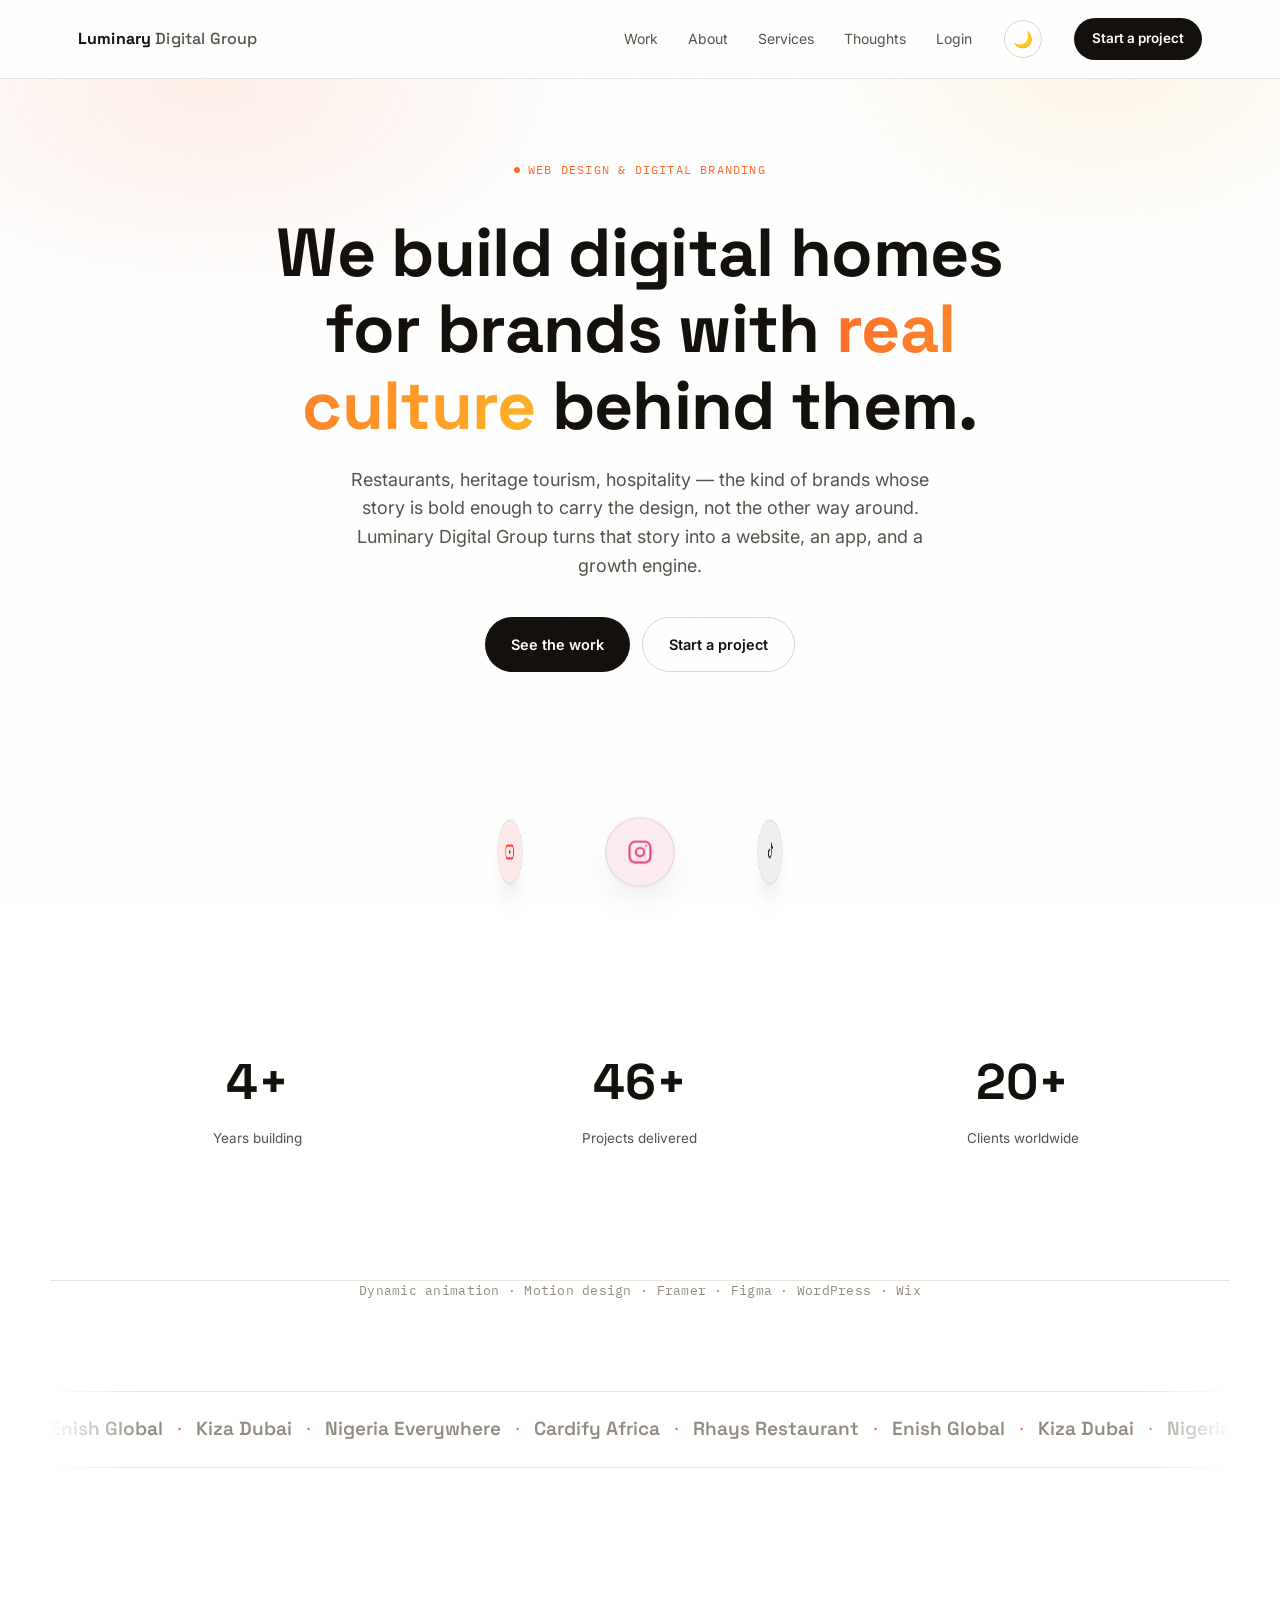
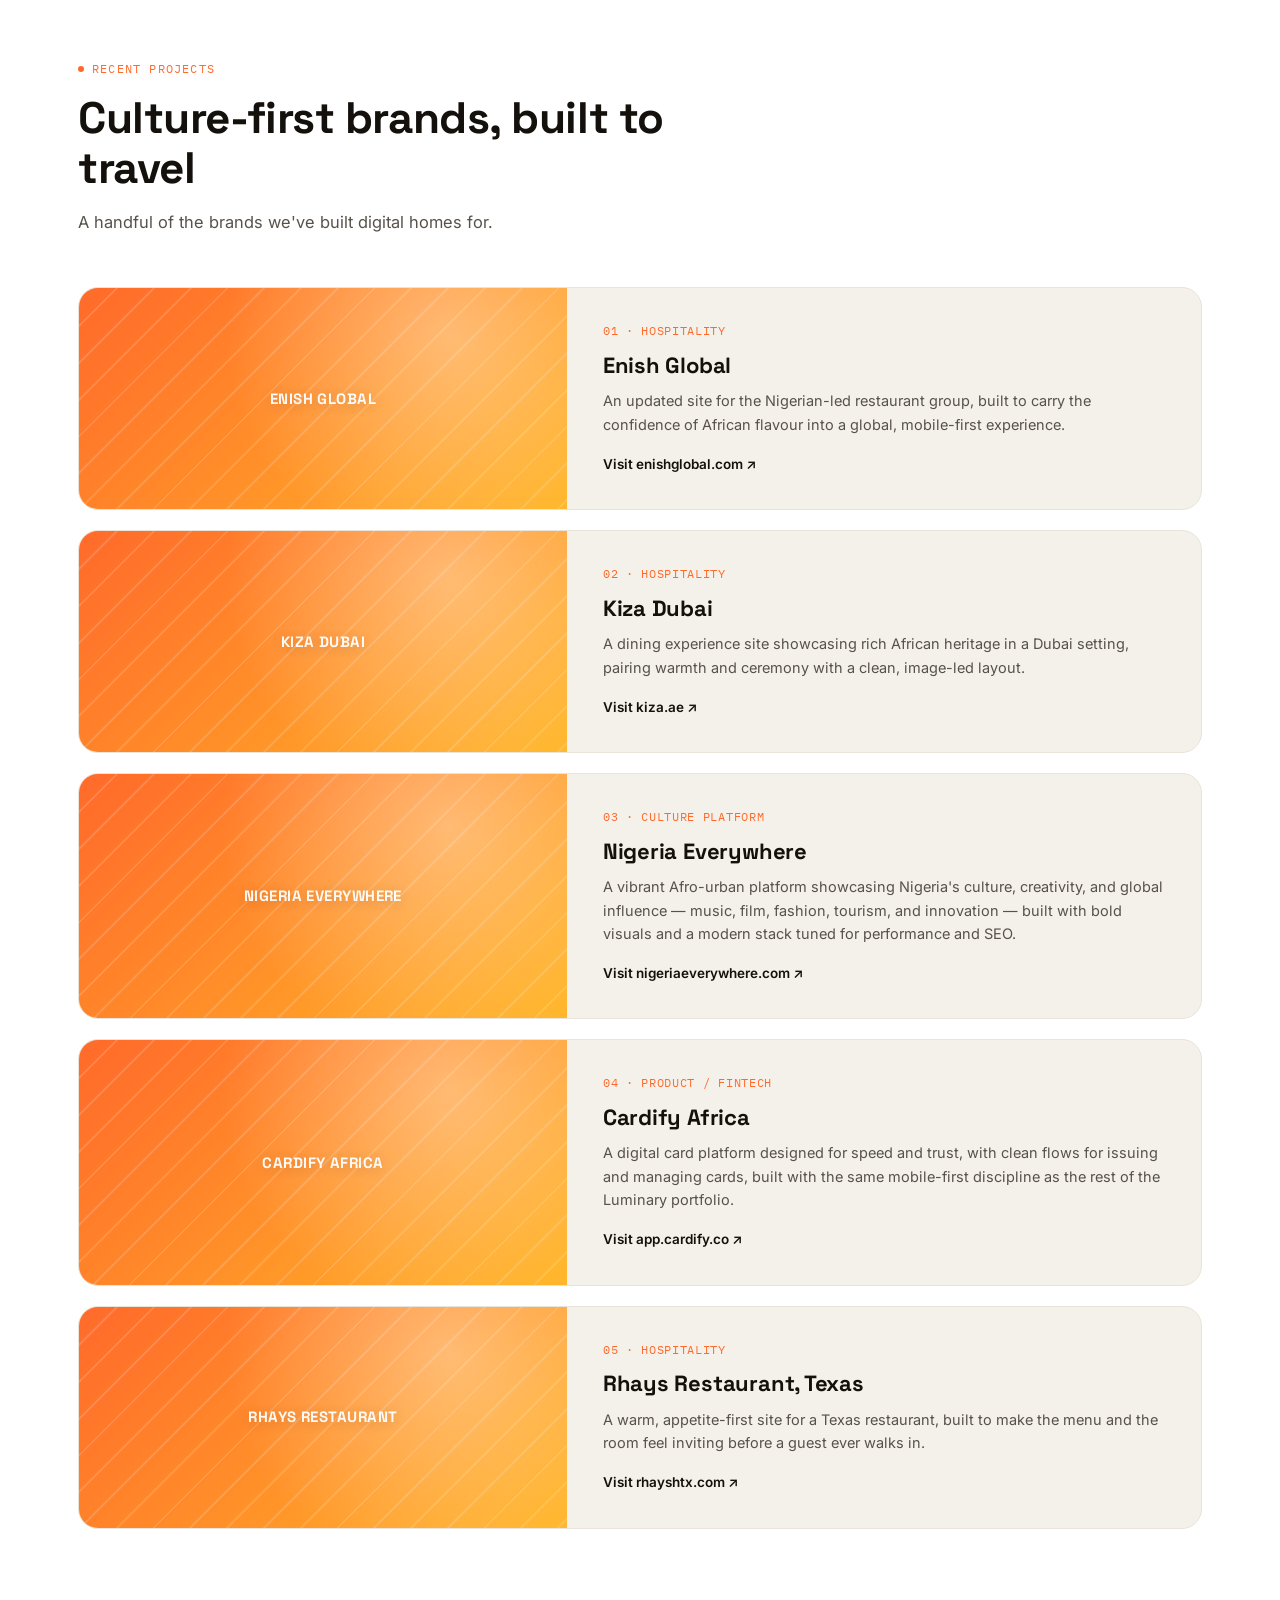
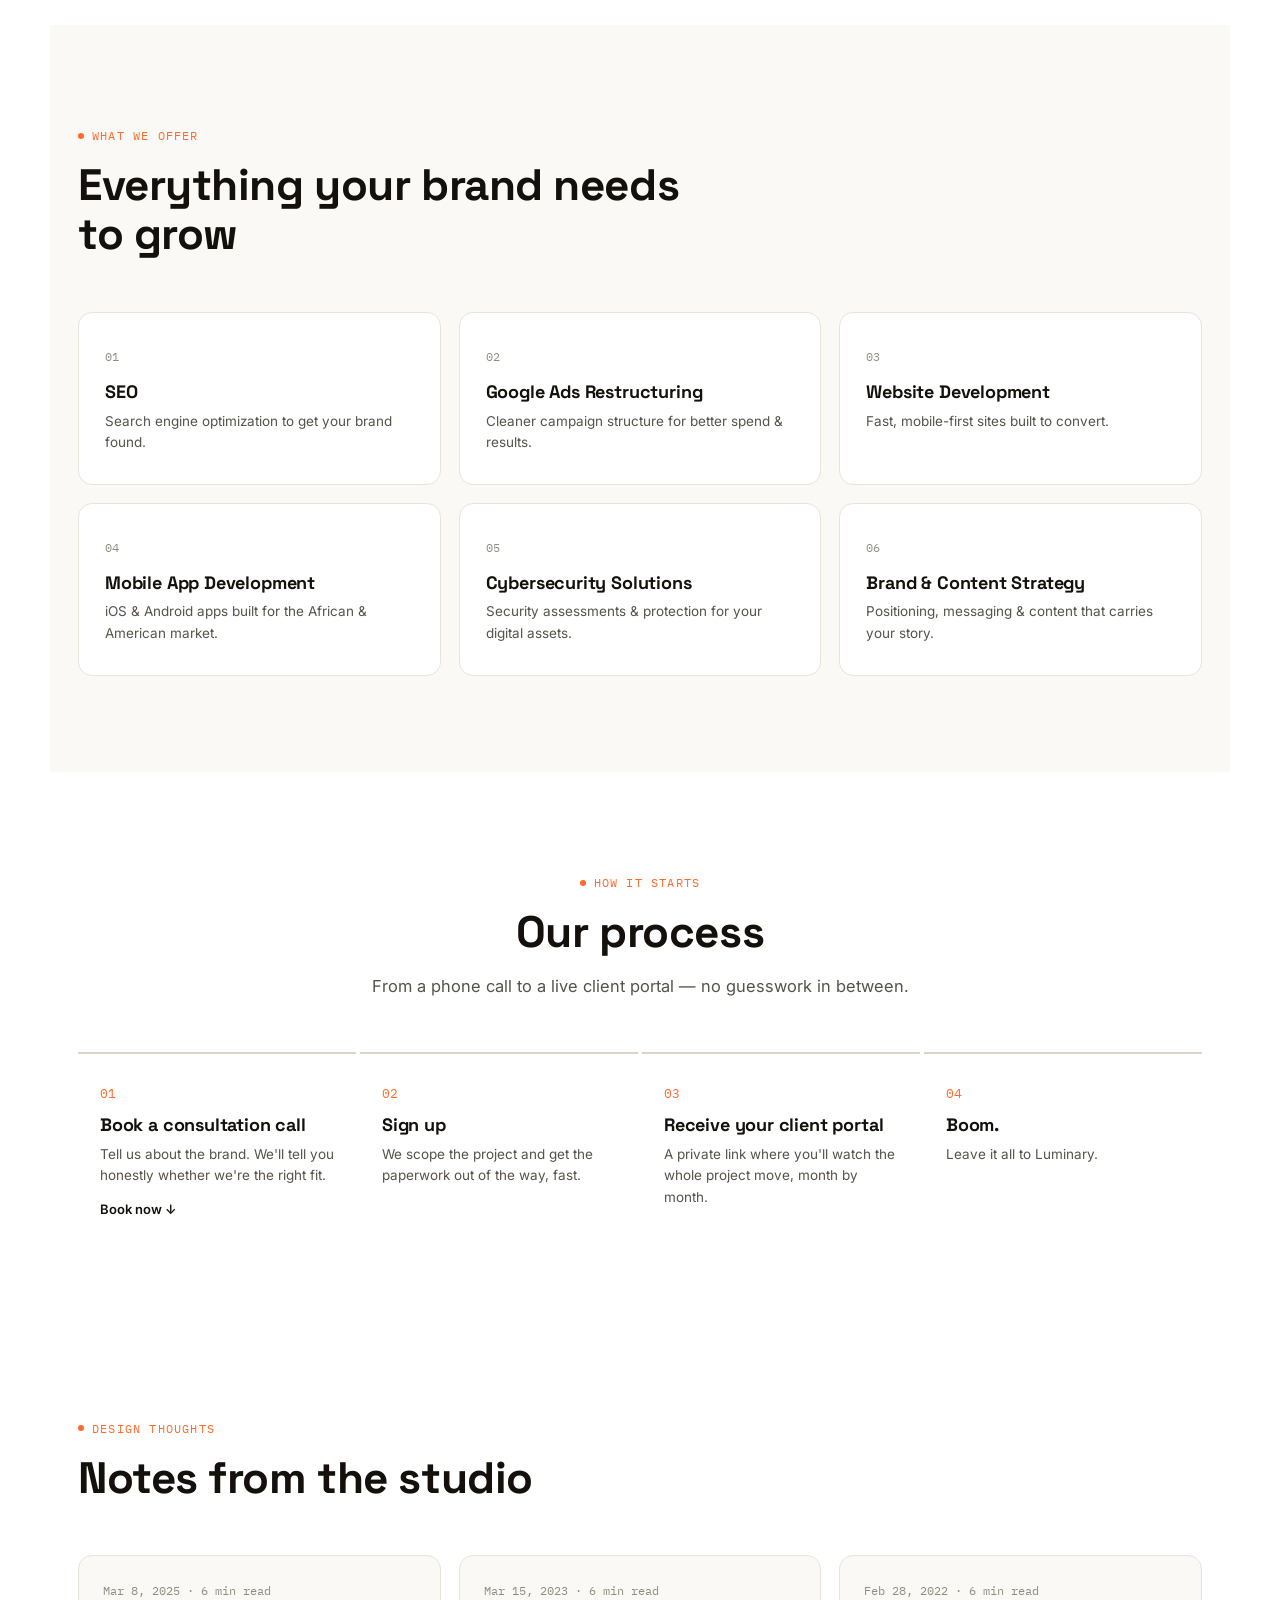
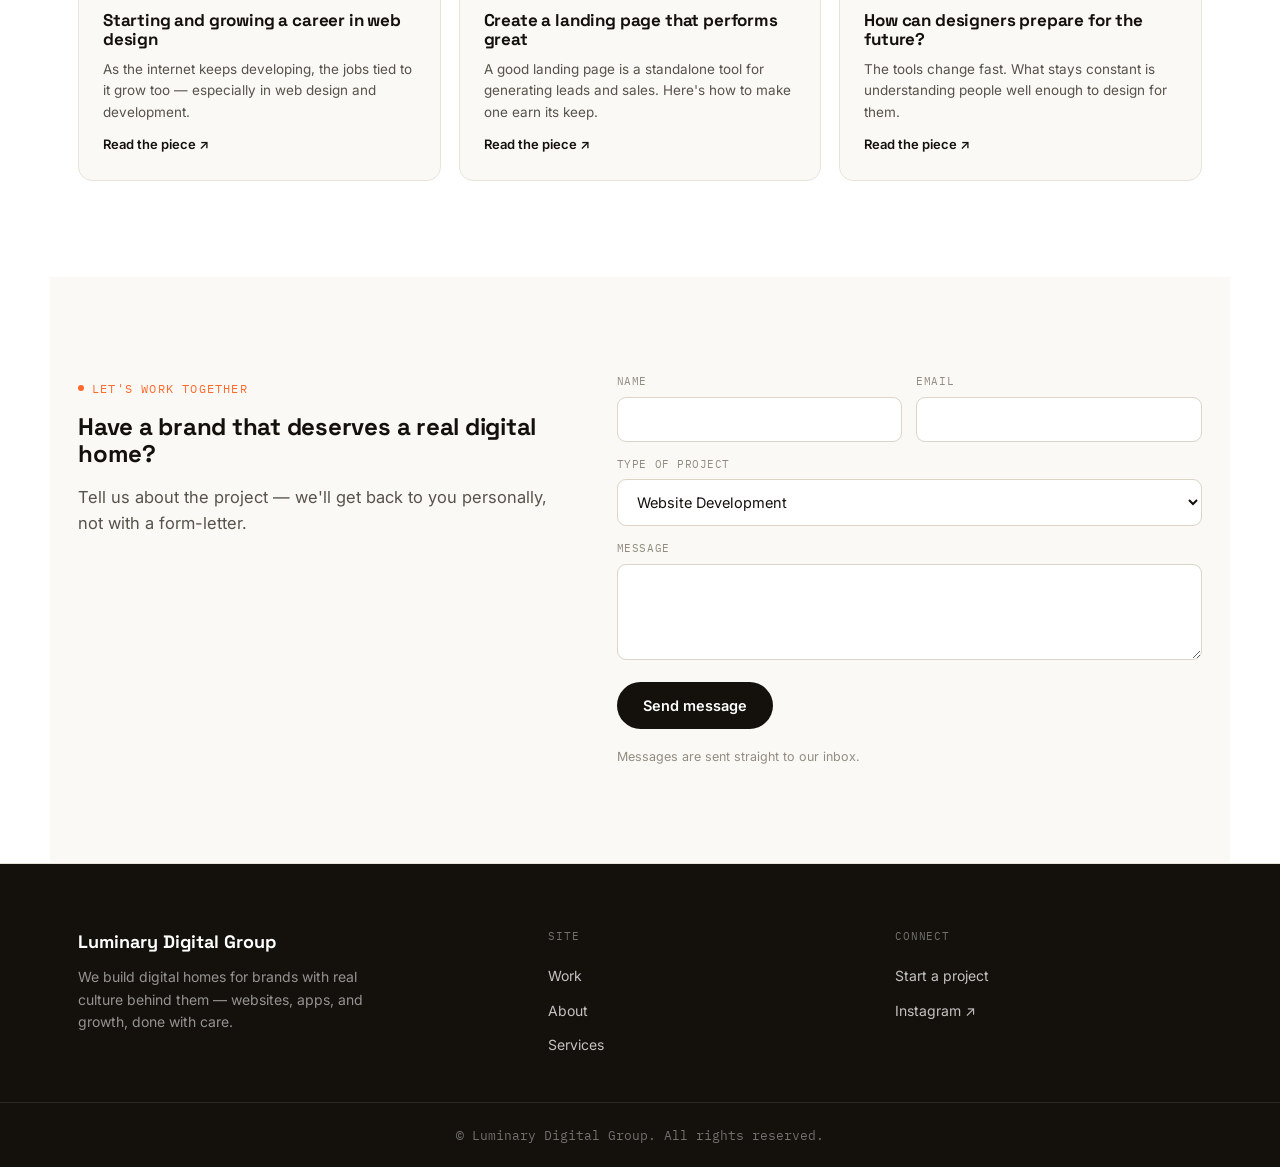
==== index.html @ 65477c63 "Update index.html" ====
<!DOCTYPE html>
<html lang="en">
<head>
<meta charset="UTF-8" />
<meta name="viewport" content="width=device-width, initial-scale=1.0" />
<script>
  (function(){
    try{
      if (localStorage.getItem("luminaryTheme") === "dark"){
        document.documentElement.setAttribute("data-theme", "dark");
      }
    } catch(e){}
  })();
</script>
<title>Luminary Digital Group — Web Design, Apps & Growth for Culture-First Brands</title>
<meta name="description" content="Luminary Digital Group builds digital homes for brands with real culture behind them — websites, mobile apps, SEO, Google Ads & cybersecurity for hospitality, heritage, and lifestyle brands." />

<link rel="preconnect" href="https://fonts.googleapis.com" />
<link rel="preconnect" href="https://fonts.gstatic.com" crossorigin />
<link href="https://fonts.googleapis.com/css2?family=Space+Grotesk:wght@500;600;700&family=Inter:wght@400;500;600&family=IBM+Plex+Mono:wght@400;500;600&display=swap" rel="stylesheet" />
<link rel="stylesheet" href="styles.css" />

<style>
  /* Homepage-only styles */
  .hero{ position: relative; overflow: hidden; padding: 76px 28px 40px; text-align: center; }
  .hero-glow{
    position: absolute; inset: -14% -10% auto -10%; height: 620px; z-index: 0;
    background:
      radial-gradient(560px 320px at 22% 15%, rgba(255,106,43,0.11), transparent 65%),
      radial-gradient(480px 320px at 80% 10%, rgba(255,182,39,0.12), transparent 60%);
    filter: blur(4px);
    pointer-events: none;
  }
  .hero-inner{ position: relative; z-index: 1; max-width: 800px; margin: 0 auto; }
  .hero h1{ font-size: clamp(38px, 6.4vw, 68px); margin: 20px 0 22px; }
  .hero-sub{ font-size: 18px; max-width: 600px; margin: 0 auto; }
  .hero-cta{ margin-top: 36px; display: flex; gap: 12px; justify-content: center; flex-wrap: wrap; }

  .work-grid{ display: grid; gap: 20px; }
  .work-card{
    display: grid; grid-template-columns: 1fr 1.3fr; gap: 0; align-items: stretch;
    background: var(--card); border-radius: var(--radius-lg); overflow: hidden;
    border: 1px solid var(--line); transition: transform .3s var(--ease), box-shadow .3s var(--ease);
  }
  .work-card:hover{ transform: translateY(-3px); box-shadow: 0 30px 50px -30px rgba(20,17,13,0.2); }
  .work-visual{
    position: relative; min-height: 220px; overflow: hidden;
    background: linear-gradient(135deg, var(--orange), var(--amber));
    display: flex; align-items: center; justify-content: center;
  }
  .work-visual::before{
    content: "";
    position: absolute; inset: 0;
    background-image:
      repeating-linear-gradient(135deg, rgba(255,255,255,0.14) 0 2px, transparent 2px 26px),
      radial-gradient(circle at 76% 22%, rgba(255,255,255,0.35), transparent 55%);
  }
  .work-visual span{
    position: relative; z-index: 1;
    font-family: var(--font-display); font-weight: 700; font-size: 15px; color: rgba(255,255,255,0.95);
    letter-spacing: 0.03em; text-transform: uppercase;
    text-shadow: 0 2px 14px rgba(0,0,0,0.18);
  }
  .work-body{ padding: 34px 36px; display: flex; flex-direction: column; gap: 12px; }
  .work-tag{ font-family: var(--font-mono); font-size: 11.5px; color: var(--orange); text-transform: uppercase; letter-spacing: 0.06em; }
  .work-body h3{ font-size: 22px; }
  .work-body p{ font-size: 14.5px; }
  .work-link{ margin-top: 6px; font-size: 13.5px; font-weight: 600; color: var(--ink); display: inline-flex; align-items: center; gap: 6px; }
  .work-link:hover{ color: var(--orange); }
  @media (max-width: 760px){ .work-card{ grid-template-columns: 1fr; } .work-visual{ min-height: 140px; } }

  .services-grid{ display: grid; grid-template-columns: repeat(3, 1fr); gap: 18px; }
  @media (max-width: 900px){ .services-grid{ grid-template-columns: repeat(2, 1fr); } }
  @media (max-width: 600px){ .services-grid{ grid-template-columns: 1fr; } }
  .service-card{
    background: var(--paper); border: 1px solid var(--line); border-radius: var(--radius-md);
    padding: 30px 26px; transition: border-color .3s var(--ease), transform .3s var(--ease);
  }
  .service-card:hover{ border-color: var(--orange); transform: translateY(-3px); }
  .service-index{ font-family: var(--font-mono); font-size: 12px; color: var(--ink-faint); }
  .service-card h3{ font-size: 18px; margin: 14px 0 8px; }
  .service-card p{ font-size: 13.5px; }

  .blog-grid{ display: grid; grid-template-columns: repeat(3, 1fr); gap: 18px; }
  @media (max-width: 860px){ .blog-grid{ grid-template-columns: 1fr; } }
  .blog-card{
    background: var(--paper-warm); border: 1px solid var(--line); border-radius: var(--radius-md);
    padding: 26px 24px; display: flex; flex-direction: column; gap: 10px;
    transition: border-color .3s var(--ease);
  }
  .blog-card:hover{ border-color: var(--orange); }
  .blog-meta{ font-family: var(--font-mono); font-size: 11.5px; color: var(--ink-faint); }
  .blog-card h3{ font-size: 17px; }
  .blog-card p{ font-size: 13.5px; }
  .blog-read{ font-size: 13px; font-weight: 600; margin-top: auto; }
  .blog-read:hover{ color: var(--orange); }

  .contact-wrap{ display: grid; grid-template-columns: 0.9fr 1.1fr; gap: 60px; }
  @media (max-width: 860px){ .contact-wrap{ grid-template-columns: 1fr; gap: 40px; } }
  .contact-form{ display: grid; gap: 14px; }
  .form-row{ display: grid; grid-template-columns: 1fr 1fr; gap: 14px; }
  @media (max-width: 560px){ .form-row{ grid-template-columns: 1fr; } }
  .contact-form label{ font-family: var(--font-mono); font-size: 11px; text-transform: uppercase; letter-spacing: 0.05em; color: var(--ink-faint); display: block; margin-bottom: 6px; }
  .contact-form input, .contact-form select, .contact-form textarea{
    width: 100%; border: 1px solid var(--line-strong); border-radius: var(--radius-sm);
    padding: 13px 15px; font-family: var(--font-body); font-size: 14.5px; color: var(--ink);
    background: var(--paper);
  }
  .contact-form input:focus, .contact-form select:focus, .contact-form textarea:focus{
    outline: none; border-color: var(--orange); box-shadow: 0 0 0 3px rgba(255,106,43,0.1);
  }
  .contact-note{ font-size: 12.5px; color: var(--ink-faint); margin-top: 4px; }
  .form-status{ font-size: 13.5px; margin-top: 10px; display: none; }
  .form-status.is-visible{ display: block; }
</style>
</head>
<body>

<div class="grain" aria-hidden="true"></div>

<header class="nav">
  <div class="nav-inner">
    <a href="index.html" class="brand-word">Luminary<span class="brand-word-light">Digital&nbsp;Group</span></a>
    <nav class="nav-links">
      <a href="index.html#work">Work</a>
      <a href="about.html">About</a>
      <a href="index.html#services">Services</a>
      <a href="index.html#thoughts">Thoughts</a>
      <a href="https://portal.luminarydigitalgroup.com/login/">Login</a>
    </nav>
    <button class="theme-toggle" id="themeToggle" type="button" aria-label="Toggle dark mode">🌙</button>
    <a href="#contact" class="nav-cta">Start a project</a>
  </div>
</header>

<main>

  <!-- ============ HERO ============ -->
  <section class="hero">
    <div class="hero-glow" aria-hidden="true"></div>
    <div class="hero-inner reveal">
      <span class="section-eyebrow" style="justify-content:center;">Web design &amp; digital branding</span>
      <h1>We build digital homes for brands with <span class="accent-text">real culture</span> behind them.</h1>
      <p class="hero-sub">
        Restaurants, heritage tourism, hospitality — the kind of brands whose story is
        bold enough to carry the design, not the other way around. Luminary Digital Group
        turns that story into a website, an app, and a growth engine.
      </p>
      <div class="hero-cta">
        <a href="#work" class="btn btn-primary">See the work</a>
        <a href="#contact" class="btn btn-outline">Start a project</a>
      </div>
    </div>
  </section>

  <div class="orbit-wrap reveal" aria-hidden="false">
    <div class="orbit-stage">
      <div class="orbit-ring">
        <a href="https://www.instagram.com/mr_eyanu/" target="_blank" rel="noopener" class="orbit-item is-linked" style="transform: rotateY(0deg) translateZ(140px); color:#E1306C; background:#fdecf2;" aria-label="Instagram">
          <svg width="24" height="24" viewBox="0 0 24 24" fill="none" stroke="currentColor" stroke-width="1.6"><rect x="3" y="3" width="18" height="18" rx="5"/><circle cx="12" cy="12" r="3.6"/><circle cx="17.2" cy="6.8" r="0.8" fill="currentColor" stroke="none"/></svg>
        </a>
        <div class="orbit-item" style="transform: rotateY(60deg) translateZ(140px); color:#111111; background:#f0f0f0;" aria-label="TikTok">
          <svg width="24" height="24" viewBox="0 0 24 24" fill="none" stroke="currentColor" stroke-width="1.6" stroke-linecap="round" stroke-linejoin="round"><path d="M14 4v9.5a3.5 3.5 0 1 1-3-3.46"/><path d="M14 4c.4 2.2 2 3.8 4 4.1"/></svg>
        </div>
        <div class="orbit-item" style="transform: rotateY(120deg) translateZ(140px); color:#1877F2; background:#eaf2fe;" aria-label="Facebook">
          <svg width="24" height="24" viewBox="0 0 24 24"><text x="12" y="17" text-anchor="middle" font-size="14" font-family="Georgia, serif" font-weight="700" fill="currentColor">f</text></svg>
        </div>
        <div class="orbit-item" style="transform: rotateY(180deg) translateZ(140px); color:#0A66C2; background:#e9f2fb;" aria-label="LinkedIn">
          <svg width="24" height="24" viewBox="0 0 24 24"><text x="12" y="16" text-anchor="middle" font-size="10" font-family="Arial, sans-serif" font-weight="700" fill="currentColor">in</text></svg>
        </div>
        <div class="orbit-item" style="transform: rotateY(240deg) translateZ(140px); color:#111111; background:#f0f0f0;" aria-label="X (Twitter)">
          <svg width="24" height="24" viewBox="0 0 24 24"><text x="12" y="16" text-anchor="middle" font-size="12" font-family="Arial, sans-serif" font-weight="700" fill="currentColor">X</text></svg>
        </div>
        <div class="orbit-item" style="transform: rotateY(300deg) translateZ(140px); color:#FF0000; background:#fdeaea;" aria-label="YouTube">
          <svg width="24" height="24" viewBox="0 0 24 24" fill="none" stroke="currentColor" stroke-width="1.6"><rect x="3" y="6" width="18" height="12" rx="4"/><path d="M10 9.5l5 2.5-5 2.5z" fill="currentColor" stroke="none"/></svg>
        </div>
      </div>
    </div>
  </div>

  <div class="stat-strip reveal">
    <div class="stat">
      <div class="stat-num">4+</div>
      <div class="stat-label">Years building</div>
    </div>
    <div class="stat">
      <div class="stat-num">46+</div>
      <div class="stat-label">Projects delivered</div>
    </div>
    <div class="stat">
      <div class="stat-num">20+</div>
      <div class="stat-label">Clients worldwide</div>
    </div>
  </div>

  <p class="focus-line reveal">Dynamic animation · Motion design · Framer · Figma · WordPress · Wix</p>

  <div class="marquee-wrap reveal" aria-label="Businesses we've worked with">
    <div class="marquee-track">
      <span class="marquee-item">Enish Global</span>
      <span class="marquee-dot">·</span>
      <span class="marquee-item">Kiza Dubai</span>
      <span class="marquee-dot">·</span>
      <span class="marquee-item">Nigeria Everywhere</span>
      <span class="marquee-dot">·</span>
      <span class="marquee-item">Cardify Africa</span>
      <span class="marquee-dot">·</span>
      <span class="marquee-item">Rhays Restaurant</span>
      <span class="marquee-dot">·</span>
      <!-- duplicated so the loop resets seamlessly -->
      <span class="marquee-item">Enish Global</span>
      <span class="marquee-dot">·</span>
      <span class="marquee-item">Kiza Dubai</span>
      <span class="marquee-dot">·</span>
      <span class="marquee-item">Nigeria Everywhere</span>
      <span class="marquee-dot">·</span>
      <span class="marquee-item">Cardify Africa</span>
      <span class="marquee-dot">·</span>
      <span class="marquee-item">Rhays Restaurant</span>
      <span class="marquee-dot">·</span>
    </div>
  </div>

  <!-- ============ WORK ============ -->
  <section class="section" id="work">
    <div class="section-head reveal">
      <span class="section-eyebrow">Recent projects</span>
      <h2>Culture-first brands, built to travel</h2>
      <p class="section-lede">A handful of the brands we've built digital homes for.</p>
    </div>

    <div class="work-grid">
      <article class="work-card reveal">
        <div class="work-visual"><span>Enish Global</span></div>
        <div class="work-body">
          <span class="work-tag">01 · Hospitality</span>
          <h3>Enish Global</h3>
          <p>An updated site for the Nigerian-led restaurant group, built to carry the confidence of African flavour into a global, mobile-first experience.</p>
          <a href="https://enishglobal.com/" target="_blank" rel="noopener" class="work-link">Visit enishglobal.com ↗</a>
        </div>
      </article>

      <article class="work-card reveal">
        <div class="work-visual"><span>Kiza Dubai</span></div>
        <div class="work-body">
          <span class="work-tag">02 · Hospitality</span>
          <h3>Kiza Dubai</h3>
          <p>A dining experience site showcasing rich African heritage in a Dubai setting, pairing warmth and ceremony with a clean, image-led layout.</p>
          <a href="https://kiza.ae/" target="_blank" rel="noopener" class="work-link">Visit kiza.ae ↗</a>
        </div>
      </article>

      <article class="work-card reveal">
        <div class="work-visual"><span>Nigeria Everywhere</span></div>
        <div class="work-body">
          <span class="work-tag">03 · Culture platform</span>
          <h3>Nigeria Everywhere</h3>
          <p>A vibrant Afro-urban platform showcasing Nigeria's culture, creativity, and global influence — music, film, fashion, tourism, and innovation — built with bold visuals and a modern stack tuned for performance and SEO.</p>
          <a href="https://nigeriaeverywhere.com/" target="_blank" rel="noopener" class="work-link">Visit nigeriaeverywhere.com ↗</a>
        </div>
      </article>

      <article class="work-card reveal">
        <div class="work-visual"><span>Cardify Africa</span></div>
        <div class="work-body">
          <span class="work-tag">04 · Product / Fintech</span>
          <h3>Cardify Africa</h3>
          <p>A digital card platform designed for speed and trust, with clean flows for issuing and managing cards, built with the same mobile-first discipline as the rest of the Luminary portfolio.</p>
          <a href="https://app.cardify.co/" target="_blank" rel="noopener" class="work-link">Visit app.cardify.co ↗</a>
        </div>
      </article>

      <article class="work-card reveal">
        <div class="work-visual"><span>Rhays Restaurant</span></div>
        <div class="work-body">
          <span class="work-tag">05 · Hospitality</span>
          <h3>Rhays Restaurant, Texas</h3>
          <p>A warm, appetite-first site for a Texas restaurant, built to make the menu and the room feel inviting before a guest ever walks in.</p>
          <a href="https://rhayshtx.com/" target="_blank" rel="noopener" class="work-link">Visit rhayshtx.com ↗</a>
        </div>
      </article>
    </div>
  </section>

  <!-- ============ SERVICES ============ -->
  <section class="section section-alt" id="services">
    <div class="section-head reveal">
      <span class="section-eyebrow">What we offer</span>
      <h2>Everything your brand needs to grow</h2>
    </div>

    <div class="services-grid">
      <div class="service-card reveal">
        <span class="service-index">01</span>
        <h3>SEO</h3>
        <p>Search engine optimization to get your brand found.</p>
      </div>
      <div class="service-card reveal">
        <span class="service-index">02</span>
        <h3>Google Ads Restructuring</h3>
        <p>Cleaner campaign structure for better spend &amp; results.</p>
      </div>
      <div class="service-card reveal">
        <span class="service-index">03</span>
        <h3>Website Development</h3>
        <p>Fast, mobile-first sites built to convert.</p>
      </div>
      <div class="service-card reveal">
        <span class="service-index">04</span>
        <h3>Mobile App Development</h3>
        <p>iOS &amp; Android apps built for the African &amp; American market.</p>
      </div>
      <div class="service-card reveal">
        <span class="service-index">05</span>
        <h3>Cybersecurity Solutions</h3>
        <p>Security assessments &amp; protection for your digital assets.</p>
      </div>
      <div class="service-card reveal">
        <span class="service-index">06</span>
        <h3>Brand &amp; Content Strategy</h3>
        <p>Positioning, messaging &amp; content that carries your story.</p>
      </div>
    </div>
  </section>

  <!-- ============ PROCESS ============ -->
  <section class="section" id="process">
    <div class="section-head center reveal" style="margin-left:auto;margin-right:auto;">
      <span class="section-eyebrow" style="justify-content:center;">How it starts</span>
      <h2>Our process</h2>
      <p class="section-lede">From a phone call to a live client portal — no guesswork in between.</p>
    </div>

    <div class="process-grid">
      <div class="process-step reveal">
        <span class="process-num">01</span>
        <h3>Book a consultation call</h3>
        <p>Tell us about the brand. We'll tell you honestly whether we're the right fit.</p>
        <a href="#contact" class="process-link">Book now ↓</a>
      </div>
      <div class="process-step reveal">
        <span class="process-num">02</span>
        <h3>Sign up</h3>
        <p>We scope the project and get the paperwork out of the way, fast.</p>
      </div>
      <div class="process-step reveal">
        <span class="process-num">03</span>
        <h3>Receive your client portal</h3>
        <p>A private link where you'll watch the whole project move, month by month.</p>
      </div>
      <div class="process-step reveal">
        <span class="process-num">04</span>
        <h3>Boom.</h3>
        <p>Leave it all to Luminary.</p>
      </div>
    </div>
  </section>

  <!-- ============ THOUGHTS / BLOG TEASER ============ -->
  <section class="section" id="thoughts">
    <div class="section-head reveal">
      <span class="section-eyebrow">Design thoughts</span>
      <h2>Notes from the studio</h2>
    </div>

    <div class="blog-grid">
      <article class="blog-card reveal">
        <span class="blog-meta">Mar 8, 2025 · 6 min read</span>
        <h3>Starting and growing a career in web design</h3>
        <p>As the internet keeps developing, the jobs tied to it grow too — especially in web design and development.</p>
        <a href="blog-career.html" class="blog-read">Read the piece ↗</a>
      </article>
      <article class="blog-card reveal">
        <span class="blog-meta">Mar 15, 2023 · 6 min read</span>
        <h3>Create a landing page that performs great</h3>
        <p>A good landing page is a standalone tool for generating leads and sales. Here's how to make one earn its keep.</p>
        <a href="blog-landing-page.html" class="blog-read">Read the piece ↗</a>
      </article>
      <article class="blog-card reveal">
        <span class="blog-meta">Feb 28, 2022 · 6 min read</span>
        <h3>How can designers prepare for the future?</h3>
        <p>The tools change fast. What stays constant is understanding people well enough to design for them.</p>
        <a href="blog-future.html" class="blog-read">Read the piece ↗</a>
      </article>
    </div>
  </section>

  <!-- ============ CONTACT ============ -->
  <section class="section section-alt" id="contact">
    <div class="contact-wrap">
      <div class="reveal">
        <span class="section-eyebrow">Let's work together</span>
        <h2>Have a brand that deserves a real digital home?</h2>
        <p class="section-lede" style="margin-top:16px;">Tell us about the project — we'll get back to you personally, not with a form-letter.</p>
      </div>

      <form class="contact-form reveal" id="contactForm">
        <div class="form-row">
          <div>
            <label for="cfName">Name</label>
            <input type="text" id="cfName" name="name" required />
          </div>
          <div>
            <label for="cfEmail">Email</label>
            <input type="email" id="cfEmail" name="email" required />
          </div>
        </div>
        <div>
          <label for="cfProject">Type of project</label>
          <select id="cfProject" name="project">
            <option>Website Development</option>
            <option>Mobile App Development</option>
            <option>SEO</option>
            <option>Google Ads Restructuring</option>
            <option>Cybersecurity Solutions</option>
            <option>Brand &amp; Content Strategy</option>
            <option>Something else</option>
          </select>
        </div>
        <div>
          <label for="cfMessage">Message</label>
          <textarea id="cfMessage" name="message" rows="4" required></textarea>
        </div>
        <button type="submit" class="btn btn-primary" style="justify-self:start;">Send message</button>
        <p class="contact-note">Messages are sent straight to our inbox.</p>
        <p class="form-status" id="formStatus"></p>
      </form>
    </div>
  </section>

</main>

<footer class="footer">
  <div class="footer-inner">
    <div>
      <div class="footer-brand">Luminary Digital Group</div>
      <p>We build digital homes for brands with real culture behind them — websites, apps, and growth, done with care.</p>
    </div>
    <div class="footer-col">
      <div class="footer-col-title">Site</div>
      <a href="index.html#work">Work</a>
      <a href="about.html">About</a>
      <a href="index.html#services">Services</a>
    </div>
    <div class="footer-col">
      <div class="footer-col-title">Connect</div>
      <a href="#contact">Start a project</a>
      <a href="https://www.instagram.com/mr_eyanu/" target="_blank" rel="noopener">Instagram ↗</a>
    </div>
  </div>
  <div class="footer-bottom">© Luminary Digital Group. All rights reserved.</div>
</footer>

<script src="script.js"></script>
</body>
</html>
---- styles.css ----
/* ==========================================================================
   Luminary Digital Group — Site-wide design system
   White canvas, orange as a precise signal color, confident type,
   metrics-led project cards. Shared across every page.
   ========================================================================== */

:root{
  /* --- color --- */
  --paper:        #ffffff;
  --paper-rgb:    255,255,255;
  --paper-warm:   #faf9f6;
  --card:         #f4f1ea;
  --ink:          #14110d;
  --ink-soft:     #57524a;
  --ink-faint:    #928c80;
  --line:         #e9e4d9;
  --line-strong:  #dcd5c6;

  /* Always-dark surface — footer band, primary buttons — stays constant
     in both themes on purpose, it's a brand accent, not themed text. */
  --ink-solid:    #14110d;

  --orange:       #ff6a2b;
  --orange-soft:  #ff8a4d;
  --amber:        #ffb627;
  --grad-brand:   linear-gradient(120deg, var(--orange) 0%, var(--amber) 100%);

  /* --- type --- */
  --font-display: "Space Grotesk", "Inter", sans-serif;
  --font-body:    "Inter", sans-serif;
  --font-mono:    "IBM Plex Mono", monospace;

  /* --- layout --- */
  --maxw: 1180px;
  --radius-lg: 20px;
  --radius-md: 14px;
  --radius-sm: 9px;
  --ease: cubic-bezier(.16,.8,.28,1);
}

html[data-theme="dark"]{
  --paper:        #0d0b09;
  --paper-rgb:    13,11,9;
  --paper-warm:   #161310;
  --card:         #1c1812;
  --ink:          #f7f2ea;
  --ink-soft:     #c9c2b4;
  --ink-faint:    #8f877a;
  --line:         rgba(250,243,235,0.1);
  --line-strong:  rgba(250,243,235,0.18);
}

*, *::before, *::after{ box-sizing: border-box; }

html{ scroll-behavior: smooth; }

body{
  margin: 0;
  background: var(--paper);
  color: var(--ink);
  font-family: var(--font-body);
  font-size: 16px;
  line-height: 1.6;
  -webkit-font-smoothing: antialiased;
  transition: background-color .35s var(--ease), color .35s var(--ease);
}

h1, h2, h3, h4{
  font-family: var(--font-display);
  color: var(--ink);
  line-height: 1.12;
  margin: 0;
  letter-spacing: -0.01em;
}

p{ margin: 0; color: var(--ink-soft); }
a{ color: inherit; text-decoration: none; }
ul{ margin: 0; padding: 0; list-style: none; }
img{ max-width: 100%; display: block; }
button{ font-family: inherit; }

:focus-visible{
  outline: 2px solid var(--orange);
  outline-offset: 3px;
  border-radius: 4px;
}

.accent-text{
  background: var(--grad-brand);
  -webkit-background-clip: text;
  background-clip: text;
  color: transparent;
}

/* ==========================================================================
   Nav
   ========================================================================== */

.nav{
  position: sticky;
  top: 0;
  z-index: 50;
  background: rgba(var(--paper-rgb), 0.85);
  backdrop-filter: blur(14px);
  -webkit-backdrop-filter: blur(14px);
  border-bottom: 1px solid var(--line);
}

.nav-inner{
  max-width: var(--maxw);
  margin: 0 auto;
  padding: 18px 28px;
  display: flex;
  align-items: center;
  gap: 32px;
}

.brand-word{
  font-family: var(--font-display);
  font-weight: 700;
  font-size: 16px;
  letter-spacing: 0.01em;
  margin-right: auto;
  white-space: nowrap;
}
.brand-word-light{ color: var(--ink-soft); font-weight: 500; margin-left: 4px; }

.nav-links{ display: flex; gap: 30px; align-items: center; }
.nav-links a{
  font-size: 14px;
  color: var(--ink-soft);
  transition: color .2s var(--ease);
}
.nav-links a:hover{ color: var(--ink); }

.nav-cta{
  display: inline-flex;
  align-items: center;
  gap: 8px;
  background: var(--ink-solid);
  color: #fff;
  padding: 10px 18px;
  border-radius: 100px;
  font-size: 13.5px;
  font-weight: 600;
  transition: transform .2s var(--ease), background .2s var(--ease);
}
.nav-cta:hover{ background: var(--orange); transform: translateY(-1px); }

.theme-toggle{
  width: 38px; height: 38px;
  border-radius: 50%;
  border: 1px solid var(--line-strong);
  background: var(--paper);
  color: var(--ink);
  font-size: 16px;
  display: inline-flex;
  align-items: center;
  justify-content: center;
  cursor: pointer;
  transition: border-color .2s var(--ease), transform .2s var(--ease);
}
.theme-toggle:hover{ border-color: var(--orange); transform: translateY(-1px); }

.nav-toggle{ display: none; }

@media (max-width: 860px){
  .nav-links{ display: none; }
  .nav-toggle{ display: block; background: none; border: 1px solid var(--line-strong); border-radius: 8px; padding: 8px 10px; }
}

/* ==========================================================================
   Section shell
   ========================================================================== */

.section{
  max-width: var(--maxw);
  margin: 0 auto;
  padding: 96px 28px;
}
.section.tight{ padding: 64px 28px; }
.section-alt{ background: var(--paper-warm); }

.section-head{ max-width: 640px; margin-bottom: 52px; }
.section-head.center{ margin-left: auto; margin-right: auto; text-align: center; }

.section-eyebrow{
  display: inline-flex;
  align-items: center;
  gap: 8px;
  font-family: var(--font-mono);
  font-size: 12px;
  letter-spacing: 0.1em;
  text-transform: uppercase;
  color: var(--orange);
  margin-bottom: 16px;
}
.section-eyebrow::before{
  content: "";
  width: 6px; height: 6px;
  border-radius: 50%;
  background: var(--orange);
}

.section-head h2{ font-size: clamp(28px, 4vw, 44px); margin-bottom: 16px; }
.section-lede{ font-size: 16.5px; }

/* ==========================================================================
   Buttons
   ========================================================================== */

.btn{
  display: inline-flex;
  align-items: center;
  justify-content: center;
  gap: 9px;
  border: none;
  border-radius: 100px;
  padding: 15px 26px;
  font-size: 14.5px;
  font-weight: 600;
  cursor: pointer;
  transition: transform .2s var(--ease), filter .2s var(--ease), background .2s var(--ease);
}
.btn-primary{ background: var(--ink-solid); color: #fff; }
.btn-primary:hover{ background: var(--orange); transform: translateY(-2px); }
.btn-outline{ background: transparent; color: var(--ink); border: 1.5px solid var(--line-strong); }
.btn-outline:hover{ border-color: var(--orange); color: var(--orange); }

/* ==========================================================================
   Reveal on scroll
   ========================================================================== */

.reveal{
  opacity: 0;
  transform: translateY(22px);
  transition: opacity .7s var(--ease), transform .7s var(--ease);
}
.reveal.is-visible{ opacity: 1; transform: translateY(0); }

@media (prefers-reduced-motion: reduce){
  html{ scroll-behavior: auto; }
  .reveal{ opacity: 1; transform: none; transition: none; }
}

/* ==========================================================================
   Footer
   ========================================================================== */

.footer{
  border-top: 1px solid var(--line);
  background: var(--ink-solid);
  color: rgba(255,255,255,0.7);
}
.footer-inner{
  max-width: var(--maxw);
  margin: 0 auto;
  padding: 64px 28px 40px;
  display: grid;
  grid-template-columns: 1.4fr 1fr 1fr;
  gap: 40px;
}
@media (max-width: 760px){ .footer-inner{ grid-template-columns: 1fr; gap: 32px; } }

.footer-brand{ font-family: var(--font-display); font-weight: 700; font-size: 18px; color: #fff; margin-bottom: 10px; }
.footer p{ color: rgba(255,255,255,0.55); font-size: 14px; max-width: 320px; }
.footer-col-title{ font-family: var(--font-mono); font-size: 11px; letter-spacing: 0.08em; text-transform: uppercase; color: rgba(255,255,255,0.4); margin-bottom: 14px; }
.footer-col a{ display: block; font-size: 14px; color: rgba(255,255,255,0.75); padding: 6px 0; transition: color .2s var(--ease); }
.footer-col a:hover{ color: var(--orange-soft); }
.footer-bottom{
  border-top: 1px solid rgba(255,255,255,0.1);
  padding: 22px 28px;
  text-align: center;
  font-size: 12.5px;
  color: rgba(255,255,255,0.4);
  font-family: var(--font-mono);
}

/* ==========================================================================
   Stat strip — shared across any page that shows the 4+/46+/20+ numbers
   ========================================================================== */

.stat-strip{
  max-width: var(--maxw); margin: 60px auto 0; padding: 0 28px 90px;
  display: grid; grid-template-columns: repeat(3, 1fr); gap: 24px;
  border-bottom: 1px solid var(--line);
}
.stat{ text-align: center; padding-bottom: 40px; }
.stat-num{ font-family: var(--font-display); font-size: clamp(34px, 5vw, 50px); font-weight: 700; }
.stat-label{ font-size: 13.5px; color: var(--ink-soft); margin-top: 6px; }
@media (max-width: 640px){ .stat-strip{ grid-template-columns: 1fr; } }

.focus-line{
  font-family: var(--font-mono); font-size: 13px; color: var(--ink-faint);
  text-align: center; padding: 0 28px 90px; letter-spacing: 0.02em;
}

/* ==========================================================================
   Our process
   ========================================================================== */

.process-grid{
  display: grid; grid-template-columns: repeat(4, 1fr); gap: 4px;
  position: relative;
}
@media (max-width: 860px){ .process-grid{ grid-template-columns: 1fr 1fr; gap: 24px; } }
@media (max-width: 560px){ .process-grid{ grid-template-columns: 1fr; } }

.process-step{
  padding: 26px 22px 0; border-top: 2px solid var(--line-strong); position: relative;
}
.process-step:hover{ border-top-color: var(--orange); }
.process-num{ font-family: var(--font-mono); font-size: 12.5px; color: var(--orange); }
.process-step h3{ font-size: 18px; margin: 10px 0 8px; }
.process-step p{ font-size: 13.5px; }
.process-link{ display: inline-block; margin-top: 12px; font-size: 13px; font-weight: 600; color: var(--ink); }
.process-link:hover{ color: var(--orange); }

/* ==========================================================================
   3D social orbit — soft, slow-rolling ring of social icons
   ========================================================================== */

.orbit-wrap{ display: flex; justify-content: center; padding: 20px 0 10px; }
.orbit-stage{ perspective: 1000px; width: 100%; max-width: 420px; height: 240px; }
.orbit-ring{
  position: relative; width: 1px; height: 1px; margin: 120px auto 0;
  transform-style: preserve-3d;
  animation: orbit-spin 28s linear infinite;
}
@keyframes orbit-spin{
  from{ transform: rotateY(0deg); }
  to{ transform: rotateY(360deg); }
}
.orbit-item{
  position: absolute; top: 0; left: 0; width: 60px; height: 60px; margin: -30px;
  background: var(--paper); border: 1px solid var(--line-strong); border-radius: 50%;
  display: flex; align-items: center; justify-content: center; color: var(--ink-soft);
  box-shadow: 0 14px 34px -16px rgba(20,17,13,0.25);
  backface-visibility: hidden;
}
.orbit-item svg{ width: 24px; height: 24px; }
.orbit-item.is-linked{ cursor: pointer; }
.orbit-item.is-linked:hover{ color: var(--orange); border-color: var(--orange); }
.orbit-wrap:hover .orbit-ring{ animation-play-state: paused; }

@media (prefers-reduced-motion: reduce){
  .orbit-ring{ animation: none; }
}
@media (max-width: 640px){
  .orbit-stage{ height: 200px; }
  .orbit-ring{ margin-top: 100px; }
}

/* ==========================================================================
   Subtle grain texture — adds tactile depth without fighting the white
   canvas. Works in both themes.
   ========================================================================== */

.grain{
  position: fixed; inset: 0; pointer-events: none; z-index: 999;
  opacity: 0.035; mix-blend-mode: multiply;
  background-image: url("data:image/svg+xml,%3Csvg xmlns='http://www.w3.org/2000/svg' width='120' height='120'%3E%3Cfilter id='n'%3E%3CfeTurbulence type='fractalNoise' baseFrequency='0.9' numOctaves='2' stitchTiles='stitch'/%3E%3C/filter%3E%3Crect width='100%25' height='100%25' filter='url(%23n)'/%3E%3C/svg%3E");
}
html[data-theme="dark"] .grain{ mix-blend-mode: overlay; opacity: 0.05; }

/* ==========================================================================
   Infinite marquee — "businesses we've worked with," looping seamlessly
   ========================================================================== */

.marquee-wrap{
  overflow: hidden;
  border-top: 1px solid var(--line);
  border-bottom: 1px solid var(--line);
  padding: 22px 0;
  margin: 0 auto 90px;
  max-width: var(--maxw);
  -webkit-mask-image: linear-gradient(90deg, transparent, #000 8%, #000 92%, transparent);
  mask-image: linear-gradient(90deg, transparent, #000 8%, #000 92%, transparent);
}
.marquee-track{
  display: flex;
  align-items: center;
  gap: 14px;
  width: max-content;
  animation: marquee-scroll 26s linear infinite;
}
.marquee-wrap:hover .marquee-track{ animation-play-state: paused; }
.marquee-item{
  font-family: var(--font-display);
  font-size: 19px;
  font-weight: 600;
  color: var(--ink-faint);
  white-space: nowrap;
  transition: color .2s var(--ease);
}
.marquee-wrap:hover .marquee-item{ color: var(--ink-soft); }
.marquee-dot{ color: var(--orange); font-size: 19px; }
@keyframes marquee-scroll{
  from{ transform: translateX(0); }
  to{ transform: translateX(-50%); }
}
@media (prefers-reduced-motion: reduce){
  .marquee-track{ animation: none; }
}

/* ==========================================================================
   Responsive helpers
   ========================================================================== */

@media (max-width: 640px){
  .section{ padding: 64px 20px; }
  .nav-inner{ padding: 14px 20px; }
}
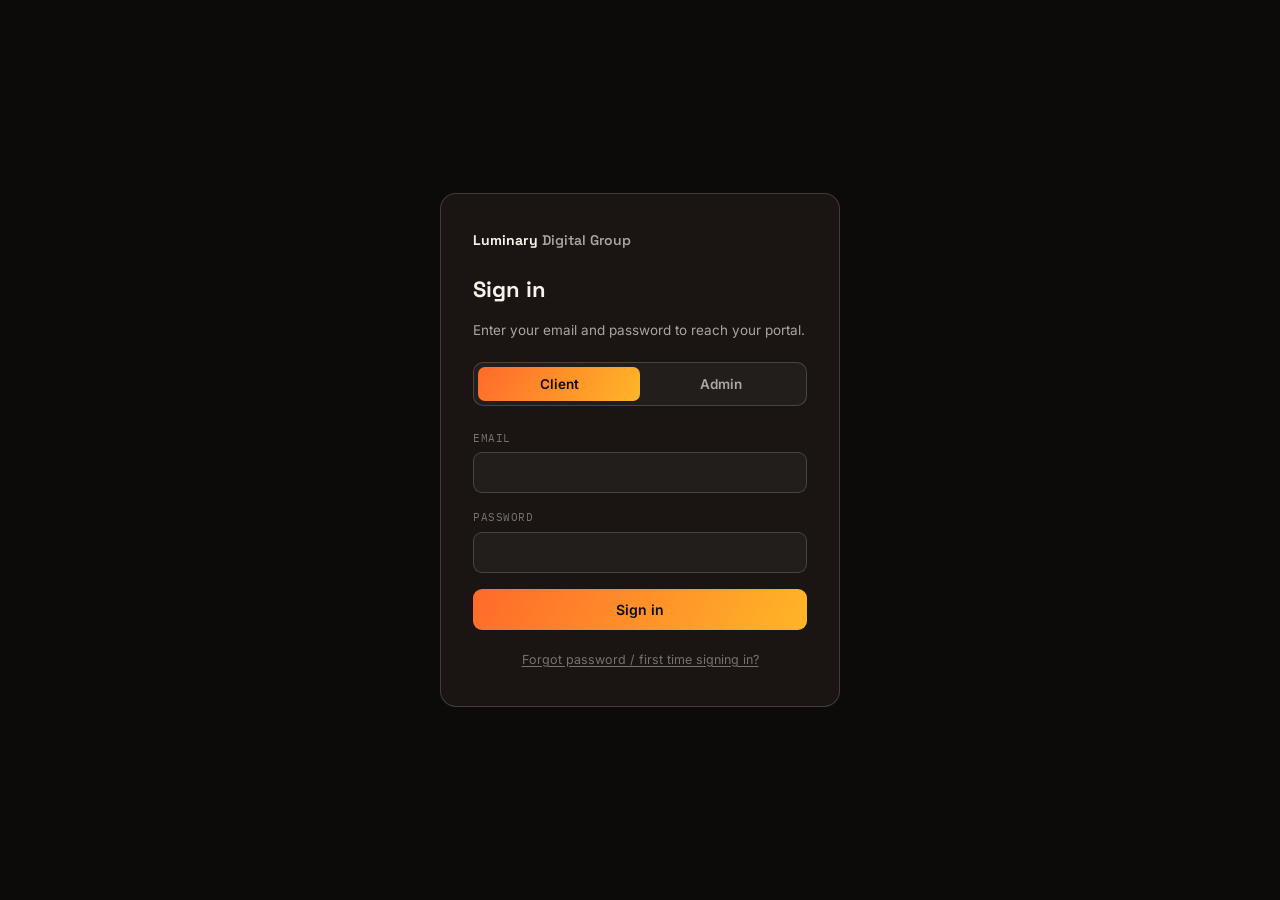
==== commit 851f7a88: "Update index.html" ====
--- a/index.html
+++ b/index.html
@@ -3,454 +3,95 @@
 <head>
 <meta charset="UTF-8" />
 <meta name="viewport" content="width=device-width, initial-scale=1.0" />
-<script>
-  (function(){
-    try{
-      if (localStorage.getItem("luminaryTheme") === "dark"){
-        document.documentElement.setAttribute("data-theme", "dark");
-      }
-    } catch(e){}
-  })();
-</script>
-<title>Luminary Digital Group — Web Design, Apps & Growth for Culture-First Brands</title>
-<meta name="description" content="Luminary Digital Group builds digital homes for brands with real culture behind them — websites, mobile apps, SEO, Google Ads & cybersecurity for hospitality, heritage, and lifestyle brands." />
+<title>Sign in · Luminary Digital Group</title>
+<meta name="robots" content="noindex, nofollow" />
 
 <link rel="preconnect" href="https://fonts.googleapis.com" />
 <link rel="preconnect" href="https://fonts.gstatic.com" crossorigin />
 <link href="https://fonts.googleapis.com/css2?family=Space+Grotesk:wght@500;600;700&family=Inter:wght@400;500;600&family=IBM+Plex+Mono:wght@400;500;600&display=swap" rel="stylesheet" />
-<link rel="stylesheet" href="styles.css" />
 
 <style>
-  /* Homepage-only styles */
-  .hero{ position: relative; overflow: hidden; padding: 76px 28px 40px; text-align: center; }
-  .hero-glow{
-    position: absolute; inset: -14% -10% auto -10%; height: 620px; z-index: 0;
-    background:
-      radial-gradient(560px 320px at 22% 15%, rgba(255,106,43,0.11), transparent 65%),
-      radial-gradient(480px 320px at 80% 10%, rgba(255,182,39,0.12), transparent 60%);
-    filter: blur(4px);
-    pointer-events: none;
+  :root{
+    --ink: #0d0b09; --ink-card: #1a1512; --line: rgba(250,243,235,0.1); --line-strong: rgba(250,243,235,0.18);
+    --paper: #f7f2ea; --paper-dim: rgba(247,242,234,0.65); --paper-faint: rgba(247,242,234,0.42);
+    --orange: #ff6a2b; --amber: #ffb627; --grad: linear-gradient(120deg, var(--orange), var(--amber));
+    --green: #2fbf6f; --red: #ff6a6a; --red-bg: rgba(255,106,106,0.1);
+    --font-d: "Space Grotesk", sans-serif; --font-b: "Inter", sans-serif; --font-m: "IBM Plex Mono", monospace;
   }
-  .hero-inner{ position: relative; z-index: 1; max-width: 800px; margin: 0 auto; }
-  .hero h1{ font-size: clamp(38px, 6.4vw, 68px); margin: 20px 0 22px; }
-  .hero-sub{ font-size: 18px; max-width: 600px; margin: 0 auto; }
-  .hero-cta{ margin-top: 36px; display: flex; gap: 12px; justify-content: center; flex-wrap: wrap; }
+  *,*::before,*::after{ box-sizing:border-box; }
+  body{ margin:0; background:var(--ink); color:var(--paper); font-family:var(--font-b); line-height:1.5; }
+  h1{ font-family:var(--font-d); margin:0; }
+  input,button{ font-family:inherit; }
+  ::placeholder{ color: var(--paper-faint); }
 
-  .work-grid{ display: grid; gap: 20px; }
-  .work-card{
-    display: grid; grid-template-columns: 1fr 1.3fr; gap: 0; align-items: stretch;
-    background: var(--card); border-radius: var(--radius-lg); overflow: hidden;
-    border: 1px solid var(--line); transition: transform .3s var(--ease), box-shadow .3s var(--ease);
+  .login-screen{ min-height:100vh; display:flex; align-items:center; justify-content:center; padding:24px; }
+  .login-card{ width:100%; max-width:400px; background:var(--ink-card); border:1px solid var(--line-strong); border-radius:16px; padding:36px 32px; }
+  .brand{ font-family:var(--font-d); font-weight:600; font-size:14px; color:var(--paper-dim); margin-bottom:22px; }
+  .brand strong{ color:var(--paper); }
+
+  .login-card h1{ font-size:22px; margin-bottom:6px; }
+  .login-card p.sub{ color:var(--paper-dim); font-size:13.5px; margin-bottom:22px; }
+
+  /* role toggle */
+  .role-toggle{ display:flex; background:rgba(255,255,255,0.04); border:1px solid var(--line-strong); border-radius:10px; padding:4px; margin-bottom:24px; }
+  .role-btn{ flex:1; text-align:center; padding:9px 10px; border:none; background:transparent; color:var(--paper-dim); font-size:13.5px; font-weight:600; border-radius:7px; cursor:pointer; transition:.2s ease; }
+  .role-btn.is-active{ background:var(--grad); color:var(--ink); }
+
+  .field{ display:flex; flex-direction:column; gap:6px; margin-bottom:16px; }
+  .field label{ font-family:var(--font-m); font-size:11px; text-transform:uppercase; letter-spacing:.05em; color:var(--paper-faint); }
+  .field input{
+    background:rgba(255,255,255,0.04); border:1px solid var(--line-strong); border-radius:9px;
+    padding:11px 13px; color:var(--paper); font-size:14.5px; width:100%;
   }
-  .work-card:hover{ transform: translateY(-3px); box-shadow: 0 30px 50px -30px rgba(20,17,13,0.2); }
-  .work-visual{
-    position: relative; min-height: 220px; overflow: hidden;
-    background: linear-gradient(135deg, var(--orange), var(--amber));
-    display: flex; align-items: center; justify-content: center;
-  }
-  .work-visual::before{
-    content: "";
-    position: absolute; inset: 0;
-    background-image:
-      repeating-linear-gradient(135deg, rgba(255,255,255,0.14) 0 2px, transparent 2px 26px),
-      radial-gradient(circle at 76% 22%, rgba(255,255,255,0.35), transparent 55%);
-  }
-  .work-visual span{
-    position: relative; z-index: 1;
-    font-family: var(--font-display); font-weight: 700; font-size: 15px; color: rgba(255,255,255,0.95);
-    letter-spacing: 0.03em; text-transform: uppercase;
-    text-shadow: 0 2px 14px rgba(0,0,0,0.18);
-  }
-  .work-body{ padding: 34px 36px; display: flex; flex-direction: column; gap: 12px; }
-  .work-tag{ font-family: var(--font-mono); font-size: 11.5px; color: var(--orange); text-transform: uppercase; letter-spacing: 0.06em; }
-  .work-body h3{ font-size: 22px; }
-  .work-body p{ font-size: 14.5px; }
-  .work-link{ margin-top: 6px; font-size: 13.5px; font-weight: 600; color: var(--ink); display: inline-flex; align-items: center; gap: 6px; }
-  .work-link:hover{ color: var(--orange); }
-  @media (max-width: 760px){ .work-card{ grid-template-columns: 1fr; } .work-visual{ min-height: 140px; } }
+  .field input:focus{ outline:none; border-color:var(--orange); background:rgba(255,106,43,0.06); }
 
-  .services-grid{ display: grid; grid-template-columns: repeat(3, 1fr); gap: 18px; }
-  @media (max-width: 900px){ .services-grid{ grid-template-columns: repeat(2, 1fr); } }
-  @media (max-width: 600px){ .services-grid{ grid-template-columns: 1fr; } }
-  .service-card{
-    background: var(--paper); border: 1px solid var(--line); border-radius: var(--radius-md);
-    padding: 30px 26px; transition: border-color .3s var(--ease), transform .3s var(--ease);
-  }
-  .service-card:hover{ border-color: var(--orange); transform: translateY(-3px); }
-  .service-index{ font-family: var(--font-mono); font-size: 12px; color: var(--ink-faint); }
-  .service-card h3{ font-size: 18px; margin: 14px 0 8px; }
-  .service-card p{ font-size: 13.5px; }
+  .btn{ display:inline-flex; align-items:center; justify-content:center; gap:8px; border:none; border-radius:9px; padding:12px 18px; font-size:14px; font-weight:600; cursor:pointer; transition:.2s ease; width:100%; }
+  .btn-primary{ background:var(--grad); color:var(--ink); }
+  .btn-primary:hover{ filter:brightness(1.08); }
+  .btn-primary:disabled{ opacity:.5; cursor:not-allowed; filter:none; }
 
-  .blog-grid{ display: grid; grid-template-columns: repeat(3, 1fr); gap: 18px; }
-  @media (max-width: 860px){ .blog-grid{ grid-template-columns: 1fr; } }
-  .blog-card{
-    background: var(--paper-warm); border: 1px solid var(--line); border-radius: var(--radius-md);
-    padding: 26px 24px; display: flex; flex-direction: column; gap: 10px;
-    transition: border-color .3s var(--ease);
-  }
-  .blog-card:hover{ border-color: var(--orange); }
-  .blog-meta{ font-family: var(--font-mono); font-size: 11.5px; color: var(--ink-faint); }
-  .blog-card h3{ font-size: 17px; }
-  .blog-card p{ font-size: 13.5px; }
-  .blog-read{ font-size: 13px; font-weight: 600; margin-top: auto; }
-  .blog-read:hover{ color: var(--orange); }
+  .error-msg{ background:var(--red-bg); color:var(--red); border:1px solid rgba(255,106,106,0.3); border-radius:8px; padding:10px 13px; font-size:13px; margin-bottom:16px; display:none; }
+  .info-msg{ background:rgba(47,191,111,0.1); color:var(--green); border:1px solid rgba(47,191,111,0.3); border-radius:8px; padding:10px 13px; font-size:13px; margin-bottom:16px; display:none; }
 
-  .contact-wrap{ display: grid; grid-template-columns: 0.9fr 1.1fr; gap: 60px; }
-  @media (max-width: 860px){ .contact-wrap{ grid-template-columns: 1fr; gap: 40px; } }
-  .contact-form{ display: grid; gap: 14px; }
-  .form-row{ display: grid; grid-template-columns: 1fr 1fr; gap: 14px; }
-  @media (max-width: 560px){ .form-row{ grid-template-columns: 1fr; } }
-  .contact-form label{ font-family: var(--font-mono); font-size: 11px; text-transform: uppercase; letter-spacing: 0.05em; color: var(--ink-faint); display: block; margin-bottom: 6px; }
-  .contact-form input, .contact-form select, .contact-form textarea{
-    width: 100%; border: 1px solid var(--line-strong); border-radius: var(--radius-sm);
-    padding: 13px 15px; font-family: var(--font-body); font-size: 14.5px; color: var(--ink);
-    background: var(--paper);
-  }
-  .contact-form input:focus, .contact-form select:focus, .contact-form textarea:focus{
-    outline: none; border-color: var(--orange); box-shadow: 0 0 0 3px rgba(255,106,43,0.1);
-  }
-  .contact-note{ font-size: 12.5px; color: var(--ink-faint); margin-top: 4px; }
-  .form-status{ font-size: 13.5px; margin-top: 10px; display: none; }
-  .form-status.is-visible{ display: block; }
+  .forgot-row{ text-align:center; margin-top:16px; }
+  .forgot-link{ background:none; border:none; color:var(--paper-faint); font-size:12.5px; text-decoration:underline; text-underline-offset:2px; cursor:pointer; }
+  .forgot-link:hover{ color:var(--paper); }
 </style>
 </head>
 <body>
 
-<div class="grain" aria-hidden="true"></div>
+<div class="login-screen">
+  <div class="login-card">
+    <div class="brand"><strong>Luminary</strong> Digital Group</div>
+    <h1>Sign in</h1>
+    <p class="sub" id="subCopy">Enter your email and password to reach your portal.</p>
 
-<header class="nav">
-  <div class="nav-inner">
-    <a href="index.html" class="brand-word">Luminary<span class="brand-word-light">Digital&nbsp;Group</span></a>
-    <nav class="nav-links">
-      <a href="index.html#work">Work</a>
-      <a href="about.html">About</a>
-      <a href="index.html#services">Services</a>
-      <a href="index.html#thoughts">Thoughts</a>
-      <a href="https://portal.luminarydigitalgroup.com/login/">Login</a>
-    </nav>
-    <button class="theme-toggle" id="themeToggle" type="button" aria-label="Toggle dark mode">🌙</button>
-    <a href="#contact" class="nav-cta">Start a project</a>
-  </div>
-</header>
+    <div class="role-toggle" role="tablist" aria-label="Sign in as">
+      <button type="button" class="role-btn is-active" id="tabClient" role="tab" aria-selected="true">Client</button>
+      <button type="button" class="role-btn" id="tabAdmin" role="tab" aria-selected="false">Admin</button>
+    </div>
 
-<main>
+    <div class="error-msg" id="loginError"></div>
+    <div class="info-msg" id="loginInfo"></div>
 
-  <!-- ============ HERO ============ -->
-  <section class="hero">
-    <div class="hero-glow" aria-hidden="true"></div>
-    <div class="hero-inner reveal">
-      <span class="section-eyebrow" style="justify-content:center;">Web design &amp; digital branding</span>
-      <h1>We build digital homes for brands with <span class="accent-text">real culture</span> behind them.</h1>
-      <p class="hero-sub">
-        Restaurants, heritage tourism, hospitality — the kind of brands whose story is
-        bold enough to carry the design, not the other way around. Luminary Digital Group
-        turns that story into a website, an app, and a growth engine.
-      </p>
-      <div class="hero-cta">
-        <a href="#work" class="btn btn-primary">See the work</a>
-        <a href="#contact" class="btn btn-outline">Start a project</a>
+    <form id="loginForm" novalidate>
+      <div class="field">
+        <label for="loginEmail">Email</label>
+        <input type="email" id="loginEmail" autocomplete="username" required />
       </div>
-    </div>
-  </section>
+      <div class="field">
+        <label for="loginPassword">Password</label>
+        <input type="password" id="loginPassword" autocomplete="current-password" required />
+      </div>
+      <button type="submit" class="btn btn-primary" id="loginBtn">Sign in</button>
+    </form>
 
-  <div class="orbit-wrap reveal" aria-hidden="false">
-    <div class="orbit-stage">
-      <div class="orbit-ring">
-        <a href="https://www.instagram.com/mr_eyanu/" target="_blank" rel="noopener" class="orbit-item is-linked" style="transform: rotateY(0deg) translateZ(140px); color:#E1306C; background:#fdecf2;" aria-label="Instagram">
-          <svg width="24" height="24" viewBox="0 0 24 24" fill="none" stroke="currentColor" stroke-width="1.6"><rect x="3" y="3" width="18" height="18" rx="5"/><circle cx="12" cy="12" r="3.6"/><circle cx="17.2" cy="6.8" r="0.8" fill="currentColor" stroke="none"/></svg>
-        </a>
-        <div class="orbit-item" style="transform: rotateY(60deg) translateZ(140px); color:#111111; background:#f0f0f0;" aria-label="TikTok">
-          <svg width="24" height="24" viewBox="0 0 24 24" fill="none" stroke="currentColor" stroke-width="1.6" stroke-linecap="round" stroke-linejoin="round"><path d="M14 4v9.5a3.5 3.5 0 1 1-3-3.46"/><path d="M14 4c.4 2.2 2 3.8 4 4.1"/></svg>
-        </div>
-        <div class="orbit-item" style="transform: rotateY(120deg) translateZ(140px); color:#1877F2; background:#eaf2fe;" aria-label="Facebook">
-          <svg width="24" height="24" viewBox="0 0 24 24"><text x="12" y="17" text-anchor="middle" font-size="14" font-family="Georgia, serif" font-weight="700" fill="currentColor">f</text></svg>
-        </div>
-        <div class="orbit-item" style="transform: rotateY(180deg) translateZ(140px); color:#0A66C2; background:#e9f2fb;" aria-label="LinkedIn">
-          <svg width="24" height="24" viewBox="0 0 24 24"><text x="12" y="16" text-anchor="middle" font-size="10" font-family="Arial, sans-serif" font-weight="700" fill="currentColor">in</text></svg>
-        </div>
-        <div class="orbit-item" style="transform: rotateY(240deg) translateZ(140px); color:#111111; background:#f0f0f0;" aria-label="X (Twitter)">
-          <svg width="24" height="24" viewBox="0 0 24 24"><text x="12" y="16" text-anchor="middle" font-size="12" font-family="Arial, sans-serif" font-weight="700" fill="currentColor">X</text></svg>
-        </div>
-        <div class="orbit-item" style="transform: rotateY(300deg) translateZ(140px); color:#FF0000; background:#fdeaea;" aria-label="YouTube">
-          <svg width="24" height="24" viewBox="0 0 24 24" fill="none" stroke="currentColor" stroke-width="1.6"><rect x="3" y="6" width="18" height="12" rx="4"/><path d="M10 9.5l5 2.5-5 2.5z" fill="currentColor" stroke="none"/></svg>
-        </div>
-      </div>
+    <div class="forgot-row">
+      <button type="button" class="forgot-link" id="forgotBtn">Forgot password / first time signing in?</button>
     </div>
   </div>
+</div>
 
-  <div class="stat-strip reveal">
-    <div class="stat">
-      <div class="stat-num">4+</div>
-      <div class="stat-label">Years building</div>
-    </div>
-    <div class="stat">
-      <div class="stat-num">46+</div>
-      <div class="stat-label">Projects delivered</div>
-    </div>
-    <div class="stat">
-      <div class="stat-num">20+</div>
-      <div class="stat-label">Clients worldwide</div>
-    </div>
-  </div>
-
-  <p class="focus-line reveal">Dynamic animation · Motion design · Framer · Figma · WordPress · Wix</p>
-
-  <div class="marquee-wrap reveal" aria-label="Businesses we've worked with">
-    <div class="marquee-track">
-      <span class="marquee-item">Enish Global</span>
-      <span class="marquee-dot">·</span>
-      <span class="marquee-item">Kiza Dubai</span>
-      <span class="marquee-dot">·</span>
-      <span class="marquee-item">Nigeria Everywhere</span>
-      <span class="marquee-dot">·</span>
-      <span class="marquee-item">Cardify Africa</span>
-      <span class="marquee-dot">·</span>
-      <span class="marquee-item">Rhays Restaurant</span>
-      <span class="marquee-dot">·</span>
-      <!-- duplicated so the loop resets seamlessly -->
-      <span class="marquee-item">Enish Global</span>
-      <span class="marquee-dot">·</span>
-      <span class="marquee-item">Kiza Dubai</span>
-      <span class="marquee-dot">·</span>
-      <span class="marquee-item">Nigeria Everywhere</span>
-      <span class="marquee-dot">·</span>
-      <span class="marquee-item">Cardify Africa</span>
-      <span class="marquee-dot">·</span>
-      <span class="marquee-item">Rhays Restaurant</span>
-      <span class="marquee-dot">·</span>
-    </div>
-  </div>
-
-  <!-- ============ WORK ============ -->
-  <section class="section" id="work">
-    <div class="section-head reveal">
-      <span class="section-eyebrow">Recent projects</span>
-      <h2>Culture-first brands, built to travel</h2>
-      <p class="section-lede">A handful of the brands we've built digital homes for.</p>
-    </div>
-
-    <div class="work-grid">
-      <article class="work-card reveal">
-        <div class="work-visual"><span>Enish Global</span></div>
-        <div class="work-body">
-          <span class="work-tag">01 · Hospitality</span>
-          <h3>Enish Global</h3>
-          <p>An updated site for the Nigerian-led restaurant group, built to carry the confidence of African flavour into a global, mobile-first experience.</p>
-          <a href="https://enishglobal.com/" target="_blank" rel="noopener" class="work-link">Visit enishglobal.com ↗</a>
-        </div>
-      </article>
-
-      <article class="work-card reveal">
-        <div class="work-visual"><span>Kiza Dubai</span></div>
-        <div class="work-body">
-          <span class="work-tag">02 · Hospitality</span>
-          <h3>Kiza Dubai</h3>
-          <p>A dining experience site showcasing rich African heritage in a Dubai setting, pairing warmth and ceremony with a clean, image-led layout.</p>
-          <a href="https://kiza.ae/" target="_blank" rel="noopener" class="work-link">Visit kiza.ae ↗</a>
-        </div>
-      </article>
-
-      <article class="work-card reveal">
-        <div class="work-visual"><span>Nigeria Everywhere</span></div>
-        <div class="work-body">
-          <span class="work-tag">03 · Culture platform</span>
-          <h3>Nigeria Everywhere</h3>
-          <p>A vibrant Afro-urban platform showcasing Nigeria's culture, creativity, and global influence — music, film, fashion, tourism, and innovation — built with bold visuals and a modern stack tuned for performance and SEO.</p>
-          <a href="https://nigeriaeverywhere.com/" target="_blank" rel="noopener" class="work-link">Visit nigeriaeverywhere.com ↗</a>
-        </div>
-      </article>
-
-      <article class="work-card reveal">
-        <div class="work-visual"><span>Cardify Africa</span></div>
-        <div class="work-body">
-          <span class="work-tag">04 · Product / Fintech</span>
-          <h3>Cardify Africa</h3>
-          <p>A digital card platform designed for speed and trust, with clean flows for issuing and managing cards, built with the same mobile-first discipline as the rest of the Luminary portfolio.</p>
-          <a href="https://app.cardify.co/" target="_blank" rel="noopener" class="work-link">Visit app.cardify.co ↗</a>
-        </div>
-      </article>
-
-      <article class="work-card reveal">
-        <div class="work-visual"><span>Rhays Restaurant</span></div>
-        <div class="work-body">
-          <span class="work-tag">05 · Hospitality</span>
-          <h3>Rhays Restaurant, Texas</h3>
-          <p>A warm, appetite-first site for a Texas restaurant, built to make the menu and the room feel inviting before a guest ever walks in.</p>
-          <a href="https://rhayshtx.com/" target="_blank" rel="noopener" class="work-link">Visit rhayshtx.com ↗</a>
-        </div>
-      </article>
-    </div>
-  </section>
-
-  <!-- ============ SERVICES ============ -->
-  <section class="section section-alt" id="services">
-    <div class="section-head reveal">
-      <span class="section-eyebrow">What we offer</span>
-      <h2>Everything your brand needs to grow</h2>
-    </div>
-
-    <div class="services-grid">
-      <div class="service-card reveal">
-        <span class="service-index">01</span>
-        <h3>SEO</h3>
-        <p>Search engine optimization to get your brand found.</p>
-      </div>
-      <div class="service-card reveal">
-        <span class="service-index">02</span>
-        <h3>Google Ads Restructuring</h3>
-        <p>Cleaner campaign structure for better spend &amp; results.</p>
-      </div>
-      <div class="service-card reveal">
-        <span class="service-index">03</span>
-        <h3>Website Development</h3>
-        <p>Fast, mobile-first sites built to convert.</p>
-      </div>
-      <div class="service-card reveal">
-        <span class="service-index">04</span>
-        <h3>Mobile App Development</h3>
-        <p>iOS &amp; Android apps built for the African &amp; American market.</p>
-      </div>
-      <div class="service-card reveal">
-        <span class="service-index">05</span>
-        <h3>Cybersecurity Solutions</h3>
-        <p>Security assessments &amp; protection for your digital assets.</p>
-      </div>
-      <div class="service-card reveal">
-        <span class="service-index">06</span>
-        <h3>Brand &amp; Content Strategy</h3>
-        <p>Positioning, messaging &amp; content that carries your story.</p>
-      </div>
-    </div>
-  </section>
-
-  <!-- ============ PROCESS ============ -->
-  <section class="section" id="process">
-    <div class="section-head center reveal" style="margin-left:auto;margin-right:auto;">
-      <span class="section-eyebrow" style="justify-content:center;">How it starts</span>
-      <h2>Our process</h2>
-      <p class="section-lede">From a phone call to a live client portal — no guesswork in between.</p>
-    </div>
-
-    <div class="process-grid">
-      <div class="process-step reveal">
-        <span class="process-num">01</span>
-        <h3>Book a consultation call</h3>
-        <p>Tell us about the brand. We'll tell you honestly whether we're the right fit.</p>
-        <a href="#contact" class="process-link">Book now ↓</a>
-      </div>
-      <div class="process-step reveal">
-        <span class="process-num">02</span>
-        <h3>Sign up</h3>
-        <p>We scope the project and get the paperwork out of the way, fast.</p>
-      </div>
-      <div class="process-step reveal">
-        <span class="process-num">03</span>
-        <h3>Receive your client portal</h3>
-        <p>A private link where you'll watch the whole project move, month by month.</p>
-      </div>
-      <div class="process-step reveal">
-        <span class="process-num">04</span>
-        <h3>Boom.</h3>
-        <p>Leave it all to Luminary.</p>
-      </div>
-    </div>
-  </section>
-
-  <!-- ============ THOUGHTS / BLOG TEASER ============ -->
-  <section class="section" id="thoughts">
-    <div class="section-head reveal">
-      <span class="section-eyebrow">Design thoughts</span>
-      <h2>Notes from the studio</h2>
-    </div>
-
-    <div class="blog-grid">
-      <article class="blog-card reveal">
-        <span class="blog-meta">Mar 8, 2025 · 6 min read</span>
-        <h3>Starting and growing a career in web design</h3>
-        <p>As the internet keeps developing, the jobs tied to it grow too — especially in web design and development.</p>
-        <a href="blog-career.html" class="blog-read">Read the piece ↗</a>
-      </article>
-      <article class="blog-card reveal">
-        <span class="blog-meta">Mar 15, 2023 · 6 min read</span>
-        <h3>Create a landing page that performs great</h3>
-        <p>A good landing page is a standalone tool for generating leads and sales. Here's how to make one earn its keep.</p>
-        <a href="blog-landing-page.html" class="blog-read">Read the piece ↗</a>
-      </article>
-      <article class="blog-card reveal">
-        <span class="blog-meta">Feb 28, 2022 · 6 min read</span>
-        <h3>How can designers prepare for the future?</h3>
-        <p>The tools change fast. What stays constant is understanding people well enough to design for them.</p>
-        <a href="blog-future.html" class="blog-read">Read the piece ↗</a>
-      </article>
-    </div>
-  </section>
-
-  <!-- ============ CONTACT ============ -->
-  <section class="section section-alt" id="contact">
-    <div class="contact-wrap">
-      <div class="reveal">
-        <span class="section-eyebrow">Let's work together</span>
-        <h2>Have a brand that deserves a real digital home?</h2>
-        <p class="section-lede" style="margin-top:16px;">Tell us about the project — we'll get back to you personally, not with a form-letter.</p>
-      </div>
-
-      <form class="contact-form reveal" id="contactForm">
-        <div class="form-row">
-          <div>
-            <label for="cfName">Name</label>
-            <input type="text" id="cfName" name="name" required />
-          </div>
-          <div>
-            <label for="cfEmail">Email</label>
-            <input type="email" id="cfEmail" name="email" required />
-          </div>
-        </div>
-        <div>
-          <label for="cfProject">Type of project</label>
-          <select id="cfProject" name="project">
-            <option>Website Development</option>
-            <option>Mobile App Development</option>
-            <option>SEO</option>
-            <option>Google Ads Restructuring</option>
-            <option>Cybersecurity Solutions</option>
-            <option>Brand &amp; Content Strategy</option>
-            <option>Something else</option>
-          </select>
-        </div>
-        <div>
-          <label for="cfMessage">Message</label>
-          <textarea id="cfMessage" name="message" rows="4" required></textarea>
-        </div>
-        <button type="submit" class="btn btn-primary" style="justify-self:start;">Send message</button>
-        <p class="contact-note">Messages are sent straight to our inbox.</p>
-        <p class="form-status" id="formStatus"></p>
-      </form>
-    </div>
-  </section>
-
-</main>
-
-<footer class="footer">
-  <div class="footer-inner">
-    <div>
-      <div class="footer-brand">Luminary Digital Group</div>
-      <p>We build digital homes for brands with real culture behind them — websites, apps, and growth, done with care.</p>
-    </div>
-    <div class="footer-col">
-      <div class="footer-col-title">Site</div>
-      <a href="index.html#work">Work</a>
-      <a href="about.html">About</a>
-      <a href="index.html#services">Services</a>
-    </div>
-    <div class="footer-col">
-      <div class="footer-col-title">Connect</div>
-      <a href="#contact">Start a project</a>
-      <a href="https://www.instagram.com/mr_eyanu/" target="_blank" rel="noopener">Instagram ↗</a>
-    </div>
-  </div>
-  <div class="footer-bottom">© Luminary Digital Group. All rights reserved.</div>
-</footer>
-
-<script src="script.js"></script>
+<script type="module" src="/login.js"></script>
 </body>
 </html>
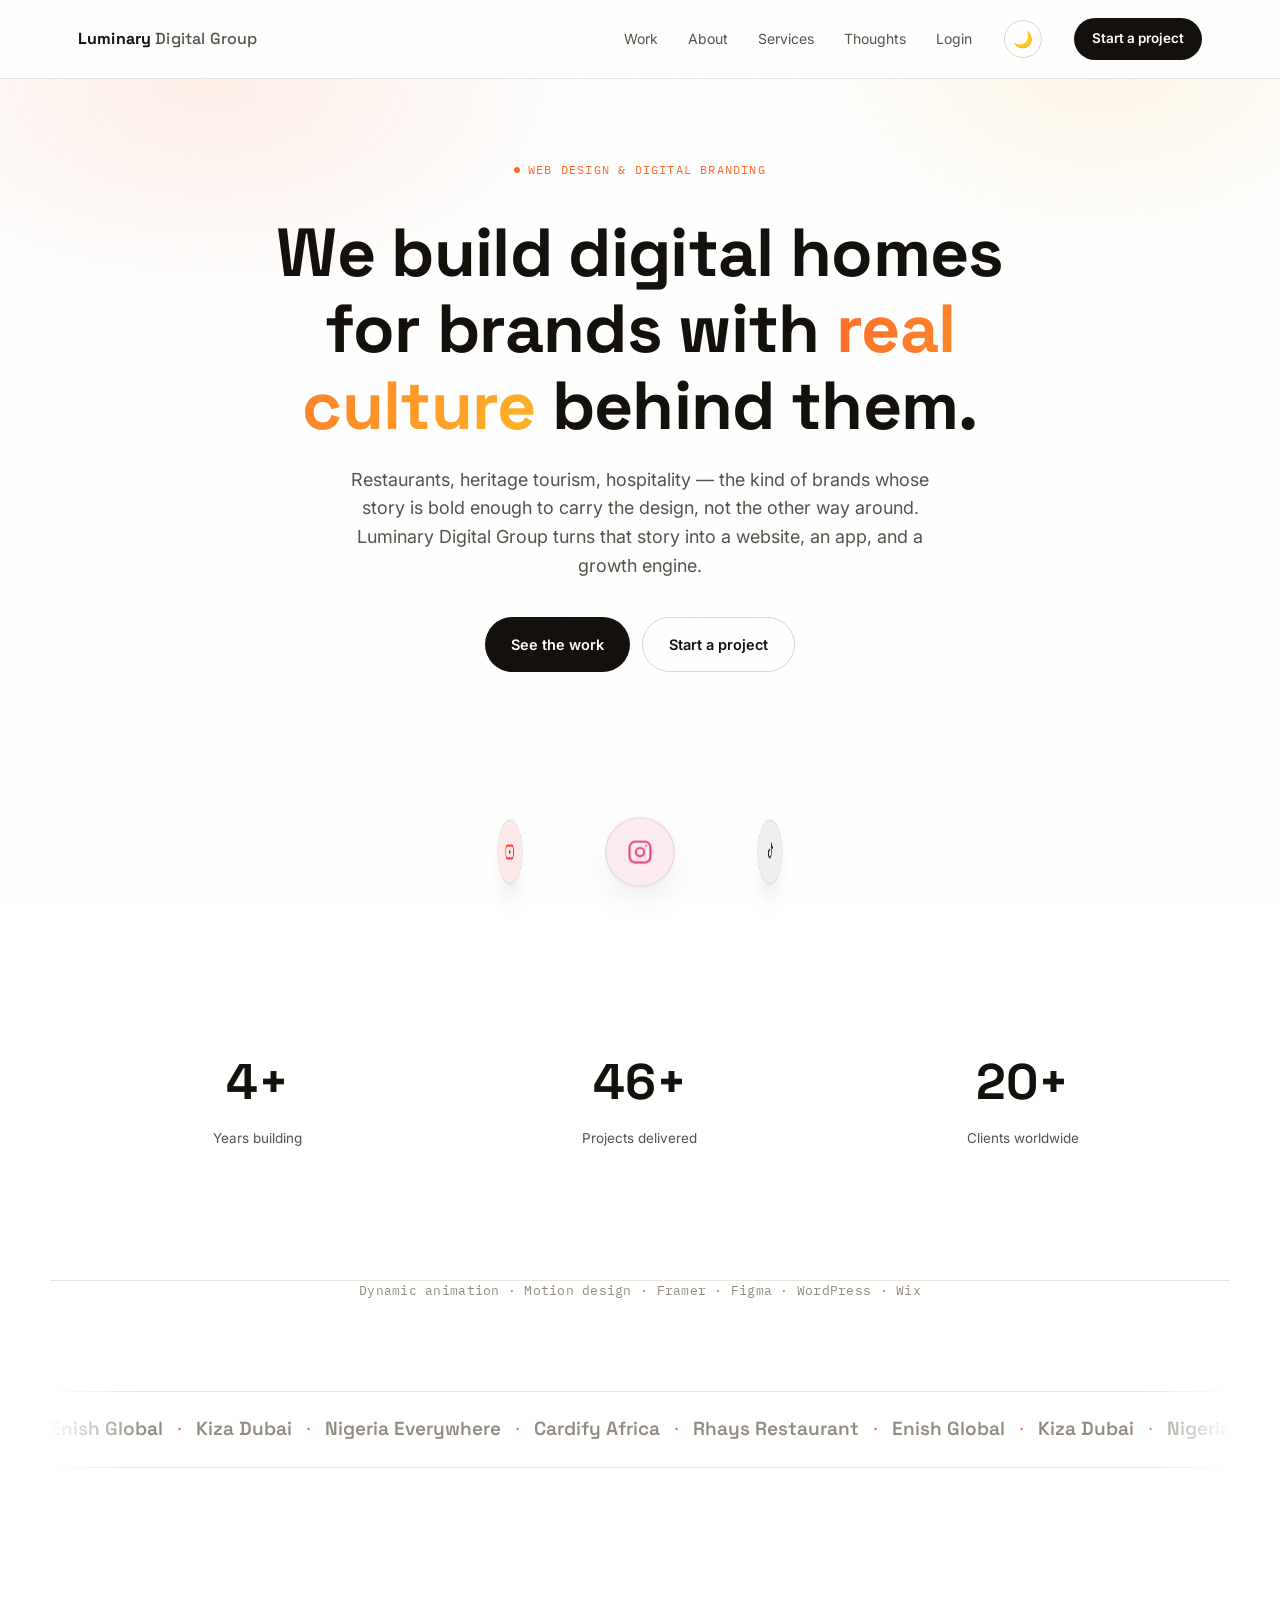
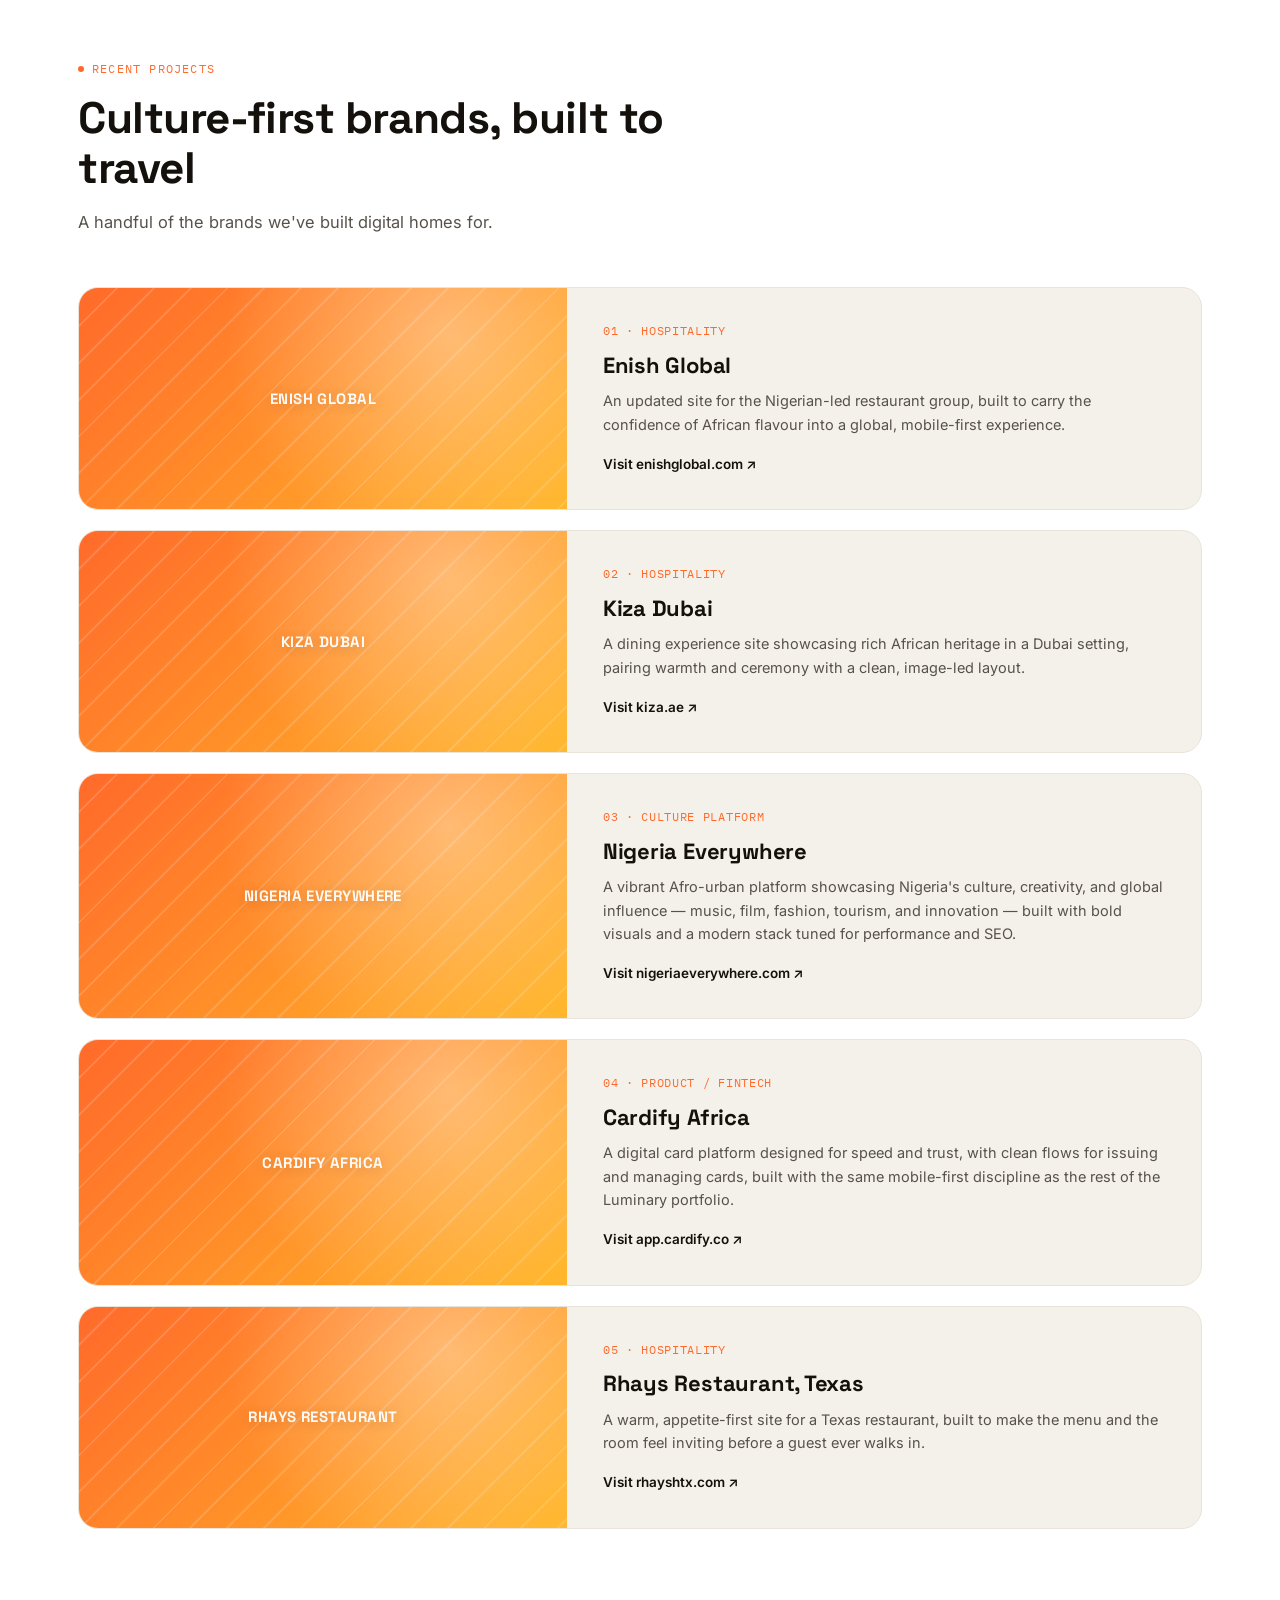
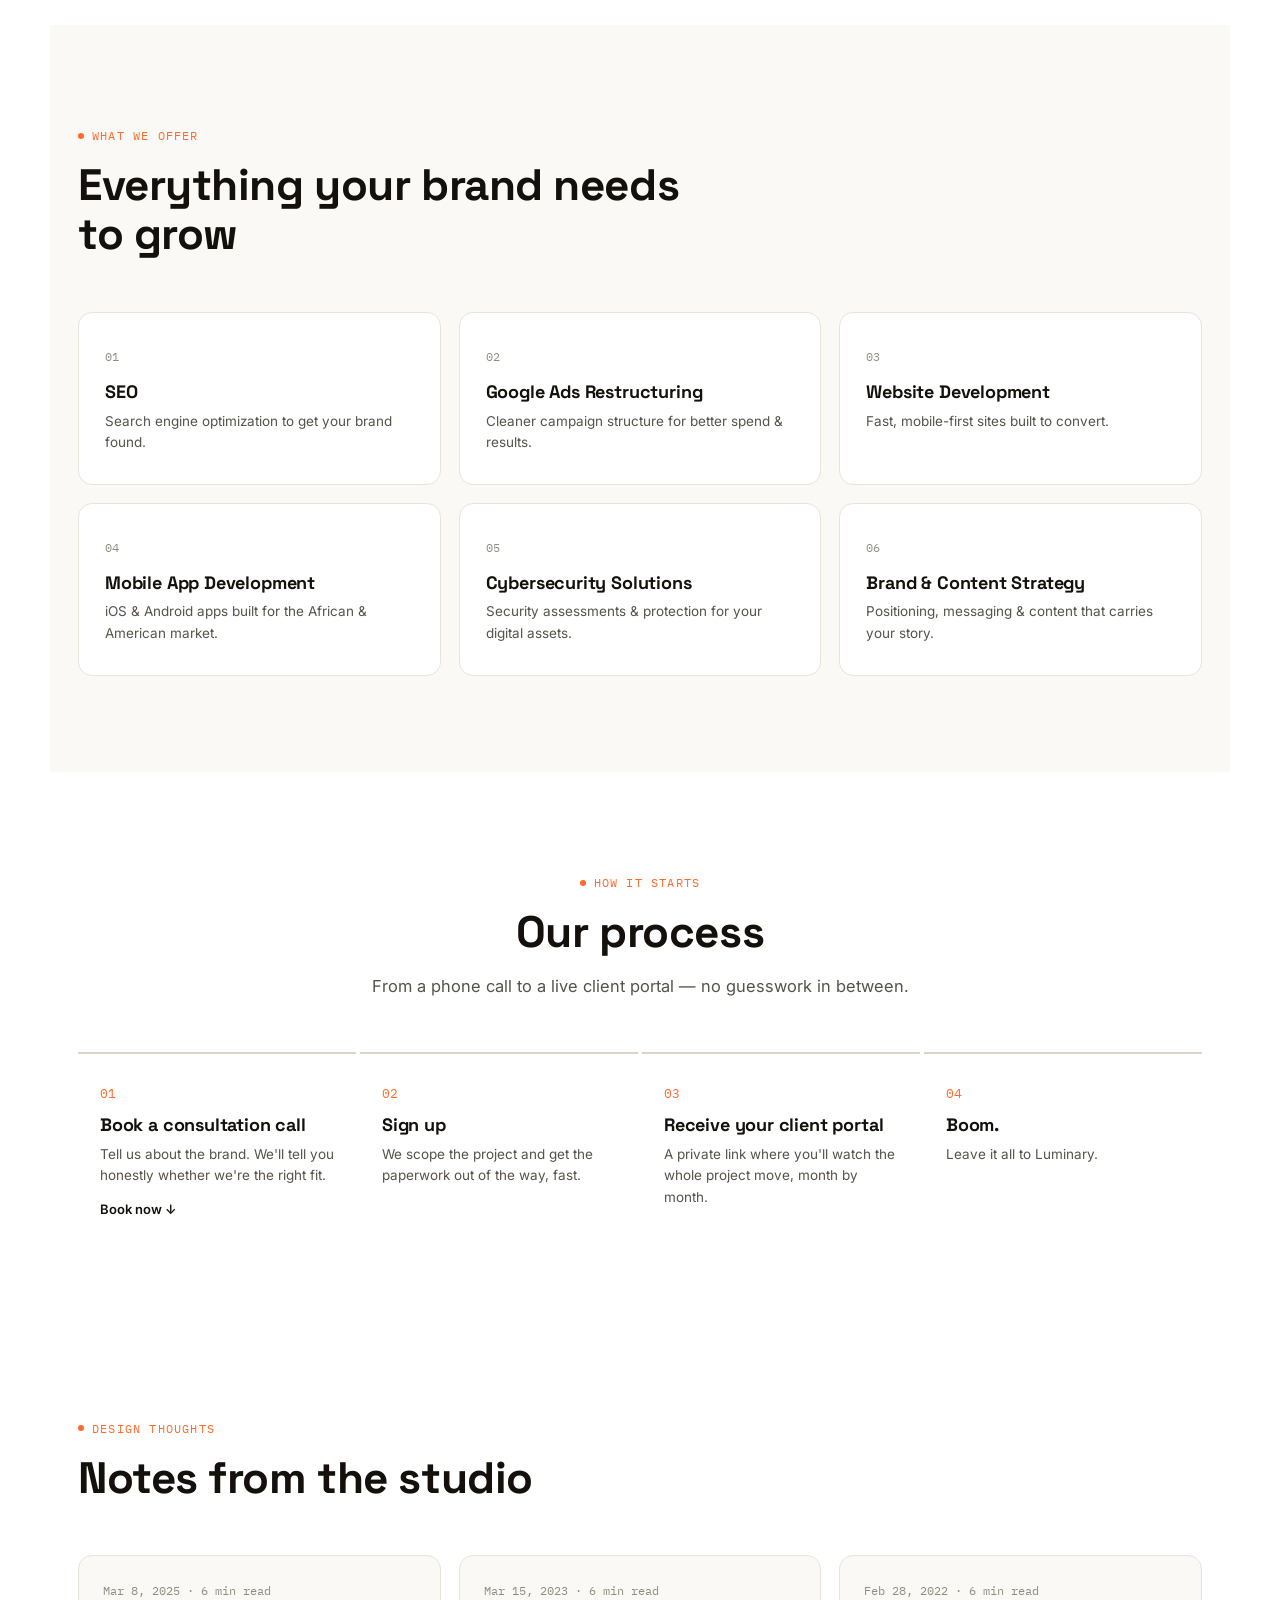
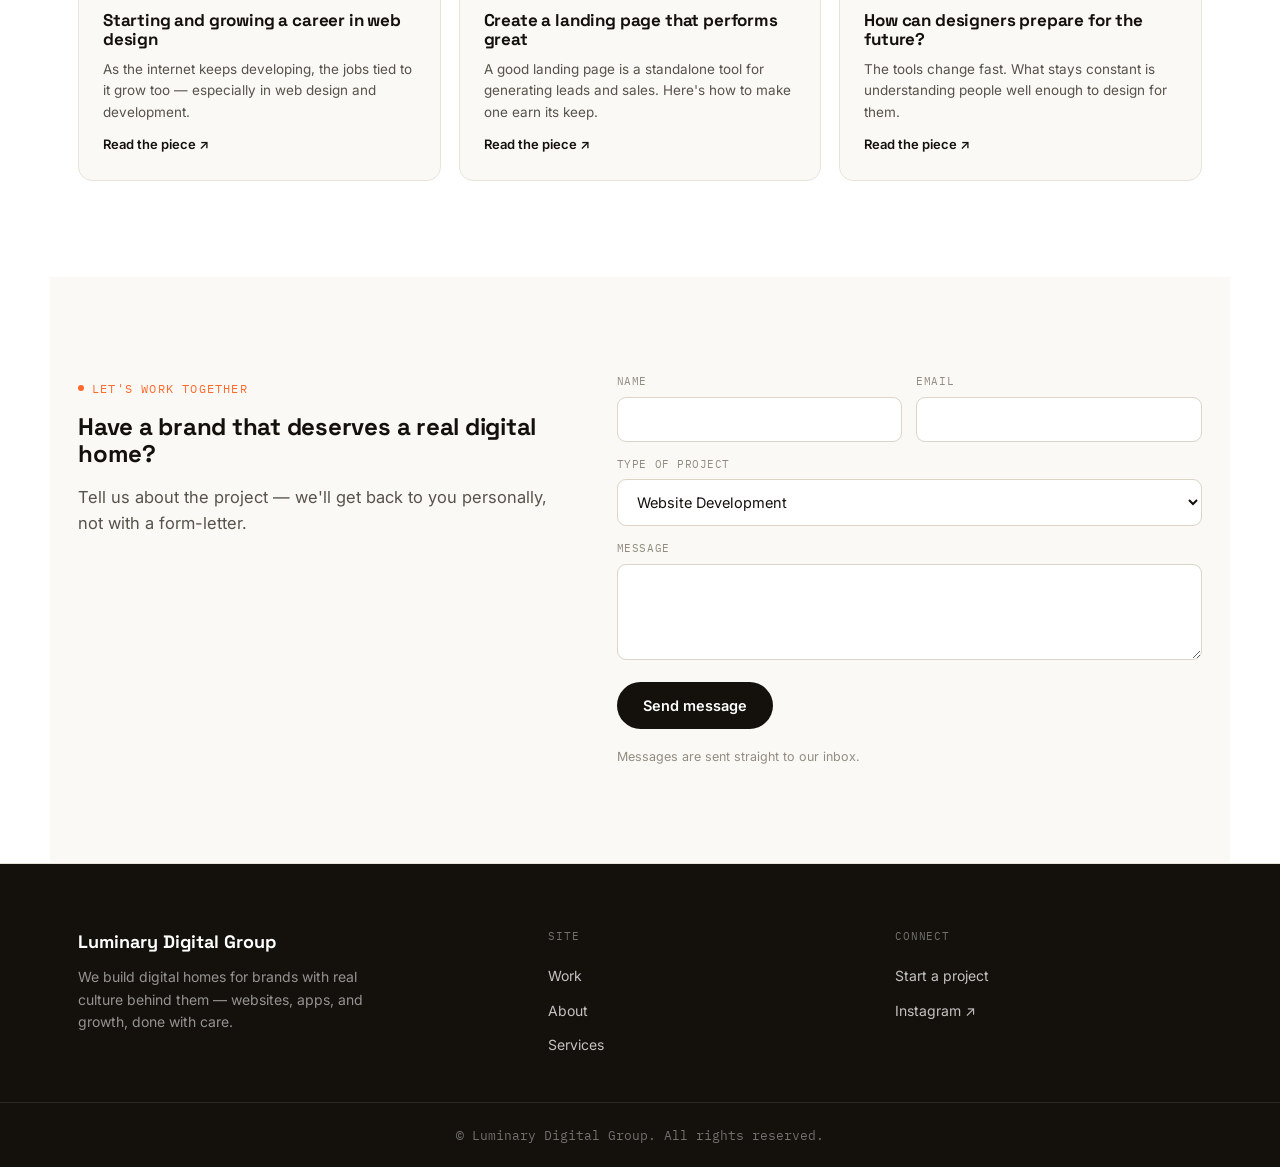
==== commit 57f14dd5: "Update index.html" ====
--- a/index.html
+++ b/index.html
@@ -3,95 +3,454 @@
 <head>
 <meta charset="UTF-8" />
 <meta name="viewport" content="width=device-width, initial-scale=1.0" />
-<title>Sign in · Luminary Digital Group</title>
-<meta name="robots" content="noindex, nofollow" />
+<script>
+  (function(){
+    try{
+      if (localStorage.getItem("luminaryTheme") === "dark"){
+        document.documentElement.setAttribute("data-theme", "dark");
+      }
+    } catch(e){}
+  })();
+</script>
+<title>Luminary Digital Group — Web Design, Apps & Growth for Culture-First Brands</title>
+<meta name="description" content="Luminary Digital Group builds digital homes for brands with real culture behind them — websites, mobile apps, SEO, Google Ads & cybersecurity for hospitality, heritage, and lifestyle brands." />
 
 <link rel="preconnect" href="https://fonts.googleapis.com" />
 <link rel="preconnect" href="https://fonts.gstatic.com" crossorigin />
 <link href="https://fonts.googleapis.com/css2?family=Space+Grotesk:wght@500;600;700&family=Inter:wght@400;500;600&family=IBM+Plex+Mono:wght@400;500;600&display=swap" rel="stylesheet" />
+<link rel="stylesheet" href="styles.css" />
 
 <style>
-  :root{
-    --ink: #0d0b09; --ink-card: #1a1512; --line: rgba(250,243,235,0.1); --line-strong: rgba(250,243,235,0.18);
-    --paper: #f7f2ea; --paper-dim: rgba(247,242,234,0.65); --paper-faint: rgba(247,242,234,0.42);
-    --orange: #ff6a2b; --amber: #ffb627; --grad: linear-gradient(120deg, var(--orange), var(--amber));
-    --green: #2fbf6f; --red: #ff6a6a; --red-bg: rgba(255,106,106,0.1);
-    --font-d: "Space Grotesk", sans-serif; --font-b: "Inter", sans-serif; --font-m: "IBM Plex Mono", monospace;
-  }
-  *,*::before,*::after{ box-sizing:border-box; }
-  body{ margin:0; background:var(--ink); color:var(--paper); font-family:var(--font-b); line-height:1.5; }
-  h1{ font-family:var(--font-d); margin:0; }
-  input,button{ font-family:inherit; }
-  ::placeholder{ color: var(--paper-faint); }
-
-  .login-screen{ min-height:100vh; display:flex; align-items:center; justify-content:center; padding:24px; }
-  .login-card{ width:100%; max-width:400px; background:var(--ink-card); border:1px solid var(--line-strong); border-radius:16px; padding:36px 32px; }
-  .brand{ font-family:var(--font-d); font-weight:600; font-size:14px; color:var(--paper-dim); margin-bottom:22px; }
-  .brand strong{ color:var(--paper); }
-
-  .login-card h1{ font-size:22px; margin-bottom:6px; }
-  .login-card p.sub{ color:var(--paper-dim); font-size:13.5px; margin-bottom:22px; }
-
-  /* role toggle */
-  .role-toggle{ display:flex; background:rgba(255,255,255,0.04); border:1px solid var(--line-strong); border-radius:10px; padding:4px; margin-bottom:24px; }
-  .role-btn{ flex:1; text-align:center; padding:9px 10px; border:none; background:transparent; color:var(--paper-dim); font-size:13.5px; font-weight:600; border-radius:7px; cursor:pointer; transition:.2s ease; }
-  .role-btn.is-active{ background:var(--grad); color:var(--ink); }
-
-  .field{ display:flex; flex-direction:column; gap:6px; margin-bottom:16px; }
-  .field label{ font-family:var(--font-m); font-size:11px; text-transform:uppercase; letter-spacing:.05em; color:var(--paper-faint); }
-  .field input{
-    background:rgba(255,255,255,0.04); border:1px solid var(--line-strong); border-radius:9px;
-    padding:11px 13px; color:var(--paper); font-size:14.5px; width:100%;
-  }
-  .field input:focus{ outline:none; border-color:var(--orange); background:rgba(255,106,43,0.06); }
-
-  .btn{ display:inline-flex; align-items:center; justify-content:center; gap:8px; border:none; border-radius:9px; padding:12px 18px; font-size:14px; font-weight:600; cursor:pointer; transition:.2s ease; width:100%; }
-  .btn-primary{ background:var(--grad); color:var(--ink); }
-  .btn-primary:hover{ filter:brightness(1.08); }
-  .btn-primary:disabled{ opacity:.5; cursor:not-allowed; filter:none; }
-
-  .error-msg{ background:var(--red-bg); color:var(--red); border:1px solid rgba(255,106,106,0.3); border-radius:8px; padding:10px 13px; font-size:13px; margin-bottom:16px; display:none; }
-  .info-msg{ background:rgba(47,191,111,0.1); color:var(--green); border:1px solid rgba(47,191,111,0.3); border-radius:8px; padding:10px 13px; font-size:13px; margin-bottom:16px; display:none; }
-
-  .forgot-row{ text-align:center; margin-top:16px; }
-  .forgot-link{ background:none; border:none; color:var(--paper-faint); font-size:12.5px; text-decoration:underline; text-underline-offset:2px; cursor:pointer; }
-  .forgot-link:hover{ color:var(--paper); }
+  /* Homepage-only styles */
+  .hero{ position: relative; overflow: hidden; padding: 76px 28px 40px; text-align: center; }
+  .hero-glow{
+    position: absolute; inset: -14% -10% auto -10%; height: 620px; z-index: 0;
+    background:
+      radial-gradient(560px 320px at 22% 15%, rgba(255,106,43,0.11), transparent 65%),
+      radial-gradient(480px 320px at 80% 10%, rgba(255,182,39,0.12), transparent 60%);
+    filter: blur(4px);
+    pointer-events: none;
+  }
+  .hero-inner{ position: relative; z-index: 1; max-width: 800px; margin: 0 auto; }
+  .hero h1{ font-size: clamp(38px, 6.4vw, 68px); margin: 20px 0 22px; }
+  .hero-sub{ font-size: 18px; max-width: 600px; margin: 0 auto; }
+  .hero-cta{ margin-top: 36px; display: flex; gap: 12px; justify-content: center; flex-wrap: wrap; }
+
+  .work-grid{ display: grid; gap: 20px; }
+  .work-card{
+    display: grid; grid-template-columns: 1fr 1.3fr; gap: 0; align-items: stretch;
+    background: var(--card); border-radius: var(--radius-lg); overflow: hidden;
+    border: 1px solid var(--line); transition: transform .3s var(--ease), box-shadow .3s var(--ease);
+  }
+  .work-card:hover{ transform: translateY(-3px); box-shadow: 0 30px 50px -30px rgba(20,17,13,0.2); }
+  .work-visual{
+    position: relative; min-height: 220px; overflow: hidden;
+    background: linear-gradient(135deg, var(--orange), var(--amber));
+    display: flex; align-items: center; justify-content: center;
+  }
+  .work-visual::before{
+    content: "";
+    position: absolute; inset: 0;
+    background-image:
+      repeating-linear-gradient(135deg, rgba(255,255,255,0.14) 0 2px, transparent 2px 26px),
+      radial-gradient(circle at 76% 22%, rgba(255,255,255,0.35), transparent 55%);
+  }
+  .work-visual span{
+    position: relative; z-index: 1;
+    font-family: var(--font-display); font-weight: 700; font-size: 15px; color: rgba(255,255,255,0.95);
+    letter-spacing: 0.03em; text-transform: uppercase;
+    text-shadow: 0 2px 14px rgba(0,0,0,0.18);
+  }
+  .work-body{ padding: 34px 36px; display: flex; flex-direction: column; gap: 12px; }
+  .work-tag{ font-family: var(--font-mono); font-size: 11.5px; color: var(--orange); text-transform: uppercase; letter-spacing: 0.06em; }
+  .work-body h3{ font-size: 22px; }
+  .work-body p{ font-size: 14.5px; }
+  .work-link{ margin-top: 6px; font-size: 13.5px; font-weight: 600; color: var(--ink); display: inline-flex; align-items: center; gap: 6px; }
+  .work-link:hover{ color: var(--orange); }
+  @media (max-width: 760px){ .work-card{ grid-template-columns: 1fr; } .work-visual{ min-height: 140px; } }
+
+  .services-grid{ display: grid; grid-template-columns: repeat(3, 1fr); gap: 18px; }
+  @media (max-width: 900px){ .services-grid{ grid-template-columns: repeat(2, 1fr); } }
+  @media (max-width: 600px){ .services-grid{ grid-template-columns: 1fr; } }
+  .service-card{
+    background: var(--paper); border: 1px solid var(--line); border-radius: var(--radius-md);
+    padding: 30px 26px; transition: border-color .3s var(--ease), transform .3s var(--ease);
+  }
+  .service-card:hover{ border-color: var(--orange); transform: translateY(-3px); }
+  .service-index{ font-family: var(--font-mono); font-size: 12px; color: var(--ink-faint); }
+  .service-card h3{ font-size: 18px; margin: 14px 0 8px; }
+  .service-card p{ font-size: 13.5px; }
+
+  .blog-grid{ display: grid; grid-template-columns: repeat(3, 1fr); gap: 18px; }
+  @media (max-width: 860px){ .blog-grid{ grid-template-columns: 1fr; } }
+  .blog-card{
+    background: var(--paper-warm); border: 1px solid var(--line); border-radius: var(--radius-md);
+    padding: 26px 24px; display: flex; flex-direction: column; gap: 10px;
+    transition: border-color .3s var(--ease);
+  }
+  .blog-card:hover{ border-color: var(--orange); }
+  .blog-meta{ font-family: var(--font-mono); font-size: 11.5px; color: var(--ink-faint); }
+  .blog-card h3{ font-size: 17px; }
+  .blog-card p{ font-size: 13.5px; }
+  .blog-read{ font-size: 13px; font-weight: 600; margin-top: auto; }
+  .blog-read:hover{ color: var(--orange); }
+
+  .contact-wrap{ display: grid; grid-template-columns: 0.9fr 1.1fr; gap: 60px; }
+  @media (max-width: 860px){ .contact-wrap{ grid-template-columns: 1fr; gap: 40px; } }
+  .contact-form{ display: grid; gap: 14px; }
+  .form-row{ display: grid; grid-template-columns: 1fr 1fr; gap: 14px; }
+  @media (max-width: 560px){ .form-row{ grid-template-columns: 1fr; } }
+  .contact-form label{ font-family: var(--font-mono); font-size: 11px; text-transform: uppercase; letter-spacing: 0.05em; color: var(--ink-faint); display: block; margin-bottom: 6px; }
+  .contact-form input, .contact-form select, .contact-form textarea{
+    width: 100%; border: 1px solid var(--line-strong); border-radius: var(--radius-sm);
+    padding: 13px 15px; font-family: var(--font-body); font-size: 14.5px; color: var(--ink);
+    background: var(--paper);
+  }
+  .contact-form input:focus, .contact-form select:focus, .contact-form textarea:focus{
+    outline: none; border-color: var(--orange); box-shadow: 0 0 0 3px rgba(255,106,43,0.1);
+  }
+  .contact-note{ font-size: 12.5px; color: var(--ink-faint); margin-top: 4px; }
+  .form-status{ font-size: 13.5px; margin-top: 10px; display: none; }
+  .form-status.is-visible{ display: block; }
 </style>
 </head>
 <body>
 
-<div class="login-screen">
-  <div class="login-card">
-    <div class="brand"><strong>Luminary</strong> Digital Group</div>
-    <h1>Sign in</h1>
-    <p class="sub" id="subCopy">Enter your email and password to reach your portal.</p>
-
-    <div class="role-toggle" role="tablist" aria-label="Sign in as">
-      <button type="button" class="role-btn is-active" id="tabClient" role="tab" aria-selected="true">Client</button>
-      <button type="button" class="role-btn" id="tabAdmin" role="tab" aria-selected="false">Admin</button>
-    </div>
-
-    <div class="error-msg" id="loginError"></div>
-    <div class="info-msg" id="loginInfo"></div>
-
-    <form id="loginForm" novalidate>
-      <div class="field">
-        <label for="loginEmail">Email</label>
-        <input type="email" id="loginEmail" autocomplete="username" required />
-      </div>
-      <div class="field">
-        <label for="loginPassword">Password</label>
-        <input type="password" id="loginPassword" autocomplete="current-password" required />
-      </div>
-      <button type="submit" class="btn btn-primary" id="loginBtn">Sign in</button>
-    </form>
-
-    <div class="forgot-row">
-      <button type="button" class="forgot-link" id="forgotBtn">Forgot password / first time signing in?</button>
-    </div>
+<div class="grain" aria-hidden="true"></div>
+
+<header class="nav">
+  <div class="nav-inner">
+    <a href="index.html" class="brand-word">Luminary<span class="brand-word-light">Digital&nbsp;Group</span></a>
+    <nav class="nav-links">
+      <a href="index.html#work">Work</a>
+      <a href="about.html">About</a>
+      <a href="index.html#services">Services</a>
+      <a href="index.html#thoughts">Thoughts</a>
+      <a href="https://portal.luminarydigitalgroup.com/login/">Login</a>
+    </nav>
+    <button class="theme-toggle" id="themeToggle" type="button" aria-label="Toggle dark mode">🌙</button>
+    <a href="#contact" class="nav-cta">Start a project</a>
   </div>
-</div>
-
-<script type="module" src="/login.js"></script>
+</header>
+
+<main>
+
+  <!-- ============ HERO ============ -->
+  <section class="hero">
+    <div class="hero-glow" aria-hidden="true"></div>
+    <div class="hero-inner reveal">
+      <span class="section-eyebrow" style="justify-content:center;">Web design &amp; digital branding</span>
+      <h1>We build digital homes for brands with <span class="accent-text">real culture</span> behind them.</h1>
+      <p class="hero-sub">
+        Restaurants, heritage tourism, hospitality — the kind of brands whose story is
+        bold enough to carry the design, not the other way around. Luminary Digital Group
+        turns that story into a website, an app, and a growth engine.
+      </p>
+      <div class="hero-cta">
+        <a href="#work" class="btn btn-primary">See the work</a>
+        <a href="#contact" class="btn btn-outline">Start a project</a>
+      </div>
+    </div>
+  </section>
+
+  <div class="orbit-wrap reveal" aria-hidden="false">
+    <div class="orbit-stage">
+      <div class="orbit-ring">
+        <a href="https://www.instagram.com/mr_eyanu/" target="_blank" rel="noopener" class="orbit-item is-linked" style="transform: rotateY(0deg) translateZ(140px); color:#E1306C; background:#fdecf2;" aria-label="Instagram">
+          <svg width="24" height="24" viewBox="0 0 24 24" fill="none" stroke="currentColor" stroke-width="1.6"><rect x="3" y="3" width="18" height="18" rx="5"/><circle cx="12" cy="12" r="3.6"/><circle cx="17.2" cy="6.8" r="0.8" fill="currentColor" stroke="none"/></svg>
+        </a>
+        <div class="orbit-item" style="transform: rotateY(60deg) translateZ(140px); color:#111111; background:#f0f0f0;" aria-label="TikTok">
+          <svg width="24" height="24" viewBox="0 0 24 24" fill="none" stroke="currentColor" stroke-width="1.6" stroke-linecap="round" stroke-linejoin="round"><path d="M14 4v9.5a3.5 3.5 0 1 1-3-3.46"/><path d="M14 4c.4 2.2 2 3.8 4 4.1"/></svg>
+        </div>
+        <div class="orbit-item" style="transform: rotateY(120deg) translateZ(140px); color:#1877F2; background:#eaf2fe;" aria-label="Facebook">
+          <svg width="24" height="24" viewBox="0 0 24 24"><text x="12" y="17" text-anchor="middle" font-size="14" font-family="Georgia, serif" font-weight="700" fill="currentColor">f</text></svg>
+        </div>
+        <div class="orbit-item" style="transform: rotateY(180deg) translateZ(140px); color:#0A66C2; background:#e9f2fb;" aria-label="LinkedIn">
+          <svg width="24" height="24" viewBox="0 0 24 24"><text x="12" y="16" text-anchor="middle" font-size="10" font-family="Arial, sans-serif" font-weight="700" fill="currentColor">in</text></svg>
+        </div>
+        <div class="orbit-item" style="transform: rotateY(240deg) translateZ(140px); color:#111111; background:#f0f0f0;" aria-label="X (Twitter)">
+          <svg width="24" height="24" viewBox="0 0 24 24"><text x="12" y="16" text-anchor="middle" font-size="12" font-family="Arial, sans-serif" font-weight="700" fill="currentColor">X</text></svg>
+        </div>
+        <div class="orbit-item" style="transform: rotateY(300deg) translateZ(140px); color:#FF0000; background:#fdeaea;" aria-label="YouTube">
+          <svg width="24" height="24" viewBox="0 0 24 24" fill="none" stroke="currentColor" stroke-width="1.6"><rect x="3" y="6" width="18" height="12" rx="4"/><path d="M10 9.5l5 2.5-5 2.5z" fill="currentColor" stroke="none"/></svg>
+        </div>
+      </div>
+    </div>
+  </div>
+
+  <div class="stat-strip reveal">
+    <div class="stat">
+      <div class="stat-num">4+</div>
+      <div class="stat-label">Years building</div>
+    </div>
+    <div class="stat">
+      <div class="stat-num">46+</div>
+      <div class="stat-label">Projects delivered</div>
+    </div>
+    <div class="stat">
+      <div class="stat-num">20+</div>
+      <div class="stat-label">Clients worldwide</div>
+    </div>
+  </div>
+
+  <p class="focus-line reveal">Dynamic animation · Motion design · Framer · Figma · WordPress · Wix</p>
+
+  <div class="marquee-wrap reveal" aria-label="Businesses we've worked with">
+    <div class="marquee-track">
+      <span class="marquee-item">Enish Global</span>
+      <span class="marquee-dot">·</span>
+      <span class="marquee-item">Kiza Dubai</span>
+      <span class="marquee-dot">·</span>
+      <span class="marquee-item">Nigeria Everywhere</span>
+      <span class="marquee-dot">·</span>
+      <span class="marquee-item">Cardify Africa</span>
+      <span class="marquee-dot">·</span>
+      <span class="marquee-item">Rhays Restaurant</span>
+      <span class="marquee-dot">·</span>
+      <!-- duplicated so the loop resets seamlessly -->
+      <span class="marquee-item">Enish Global</span>
+      <span class="marquee-dot">·</span>
+      <span class="marquee-item">Kiza Dubai</span>
+      <span class="marquee-dot">·</span>
+      <span class="marquee-item">Nigeria Everywhere</span>
+      <span class="marquee-dot">·</span>
+      <span class="marquee-item">Cardify Africa</span>
+      <span class="marquee-dot">·</span>
+      <span class="marquee-item">Rhays Restaurant</span>
+      <span class="marquee-dot">·</span>
+    </div>
+  </div>
+
+  <!-- ============ WORK ============ -->
+  <section class="section" id="work">
+    <div class="section-head reveal">
+      <span class="section-eyebrow">Recent projects</span>
+      <h2>Culture-first brands, built to travel</h2>
+      <p class="section-lede">A handful of the brands we've built digital homes for.</p>
+    </div>
+
+    <div class="work-grid">
+      <article class="work-card reveal">
+        <div class="work-visual"><span>Enish Global</span></div>
+        <div class="work-body">
+          <span class="work-tag">01 · Hospitality</span>
+          <h3>Enish Global</h3>
+          <p>An updated site for the Nigerian-led restaurant group, built to carry the confidence of African flavour into a global, mobile-first experience.</p>
+          <a href="https://enishglobal.com/" target="_blank" rel="noopener" class="work-link">Visit enishglobal.com ↗</a>
+        </div>
+      </article>
+
+      <article class="work-card reveal">
+        <div class="work-visual"><span>Kiza Dubai</span></div>
+        <div class="work-body">
+          <span class="work-tag">02 · Hospitality</span>
+          <h3>Kiza Dubai</h3>
+          <p>A dining experience site showcasing rich African heritage in a Dubai setting, pairing warmth and ceremony with a clean, image-led layout.</p>
+          <a href="https://kiza.ae/" target="_blank" rel="noopener" class="work-link">Visit kiza.ae ↗</a>
+        </div>
+      </article>
+
+      <article class="work-card reveal">
+        <div class="work-visual"><span>Nigeria Everywhere</span></div>
+        <div class="work-body">
+          <span class="work-tag">03 · Culture platform</span>
+          <h3>Nigeria Everywhere</h3>
+          <p>A vibrant Afro-urban platform showcasing Nigeria's culture, creativity, and global influence — music, film, fashion, tourism, and innovation — built with bold visuals and a modern stack tuned for performance and SEO.</p>
+          <a href="https://nigeriaeverywhere.com/" target="_blank" rel="noopener" class="work-link">Visit nigeriaeverywhere.com ↗</a>
+        </div>
+      </article>
+
+      <article class="work-card reveal">
+        <div class="work-visual"><span>Cardify Africa</span></div>
+        <div class="work-body">
+          <span class="work-tag">04 · Product / Fintech</span>
+          <h3>Cardify Africa</h3>
+          <p>A digital card platform designed for speed and trust, with clean flows for issuing and managing cards, built with the same mobile-first discipline as the rest of the Luminary portfolio.</p>
+          <a href="https://app.cardify.co/" target="_blank" rel="noopener" class="work-link">Visit app.cardify.co ↗</a>
+        </div>
+      </article>
+
+      <article class="work-card reveal">
+        <div class="work-visual"><span>Rhays Restaurant</span></div>
+        <div class="work-body">
+          <span class="work-tag">05 · Hospitality</span>
+          <h3>Rhays Restaurant, Texas</h3>
+          <p>A warm, appetite-first site for a Texas restaurant, built to make the menu and the room feel inviting before a guest ever walks in.</p>
+          <a href="https://rhayshtx.com/" target="_blank" rel="noopener" class="work-link">Visit rhayshtx.com ↗</a>
+        </div>
+      </article>
+    </div>
+  </section>
+
+  <!-- ============ SERVICES ============ -->
+  <section class="section section-alt" id="services">
+    <div class="section-head reveal">
+      <span class="section-eyebrow">What we offer</span>
+      <h2>Everything your brand needs to grow</h2>
+    </div>
+
+    <div class="services-grid">
+      <div class="service-card reveal">
+        <span class="service-index">01</span>
+        <h3>SEO</h3>
+        <p>Search engine optimization to get your brand found.</p>
+      </div>
+      <div class="service-card reveal">
+        <span class="service-index">02</span>
+        <h3>Google Ads Restructuring</h3>
+        <p>Cleaner campaign structure for better spend &amp; results.</p>
+      </div>
+      <div class="service-card reveal">
+        <span class="service-index">03</span>
+        <h3>Website Development</h3>
+        <p>Fast, mobile-first sites built to convert.</p>
+      </div>
+      <div class="service-card reveal">
+        <span class="service-index">04</span>
+        <h3>Mobile App Development</h3>
+        <p>iOS &amp; Android apps built for the African &amp; American market.</p>
+      </div>
+      <div class="service-card reveal">
+        <span class="service-index">05</span>
+        <h3>Cybersecurity Solutions</h3>
+        <p>Security assessments &amp; protection for your digital assets.</p>
+      </div>
+      <div class="service-card reveal">
+        <span class="service-index">06</span>
+        <h3>Brand &amp; Content Strategy</h3>
+        <p>Positioning, messaging &amp; content that carries your story.</p>
+      </div>
+    </div>
+  </section>
+
+  <!-- ============ PROCESS ============ -->
+  <section class="section" id="process">
+    <div class="section-head center reveal" style="margin-left:auto;margin-right:auto;">
+      <span class="section-eyebrow" style="justify-content:center;">How it starts</span>
+      <h2>Our process</h2>
+      <p class="section-lede">From a phone call to a live client portal — no guesswork in between.</p>
+    </div>
+
+    <div class="process-grid">
+      <div class="process-step reveal">
+        <span class="process-num">01</span>
+        <h3>Book a consultation call</h3>
+        <p>Tell us about the brand. We'll tell you honestly whether we're the right fit.</p>
+        <a href="#contact" class="process-link">Book now ↓</a>
+      </div>
+      <div class="process-step reveal">
+        <span class="process-num">02</span>
+        <h3>Sign up</h3>
+        <p>We scope the project and get the paperwork out of the way, fast.</p>
+      </div>
+      <div class="process-step reveal">
+        <span class="process-num">03</span>
+        <h3>Receive your client portal</h3>
+        <p>A private link where you'll watch the whole project move, month by month.</p>
+      </div>
+      <div class="process-step reveal">
+        <span class="process-num">04</span>
+        <h3>Boom.</h3>
+        <p>Leave it all to Luminary.</p>
+      </div>
+    </div>
+  </section>
+
+  <!-- ============ THOUGHTS / BLOG TEASER ============ -->
+  <section class="section" id="thoughts">
+    <div class="section-head reveal">
+      <span class="section-eyebrow">Design thoughts</span>
+      <h2>Notes from the studio</h2>
+    </div>
+
+    <div class="blog-grid">
+      <article class="blog-card reveal">
+        <span class="blog-meta">Mar 8, 2025 · 6 min read</span>
+        <h3>Starting and growing a career in web design</h3>
+        <p>As the internet keeps developing, the jobs tied to it grow too — especially in web design and development.</p>
+        <a href="blog-career.html" class="blog-read">Read the piece ↗</a>
+      </article>
+      <article class="blog-card reveal">
+        <span class="blog-meta">Mar 15, 2023 · 6 min read</span>
+        <h3>Create a landing page that performs great</h3>
+        <p>A good landing page is a standalone tool for generating leads and sales. Here's how to make one earn its keep.</p>
+        <a href="blog-landing-page.html" class="blog-read">Read the piece ↗</a>
+      </article>
+      <article class="blog-card reveal">
+        <span class="blog-meta">Feb 28, 2022 · 6 min read</span>
+        <h3>How can designers prepare for the future?</h3>
+        <p>The tools change fast. What stays constant is understanding people well enough to design for them.</p>
+        <a href="blog-future.html" class="blog-read">Read the piece ↗</a>
+      </article>
+    </div>
+  </section>
+
+  <!-- ============ CONTACT ============ -->
+  <section class="section section-alt" id="contact">
+    <div class="contact-wrap">
+      <div class="reveal">
+        <span class="section-eyebrow">Let's work together</span>
+        <h2>Have a brand that deserves a real digital home?</h2>
+        <p class="section-lede" style="margin-top:16px;">Tell us about the project — we'll get back to you personally, not with a form-letter.</p>
+      </div>
+
+      <form class="contact-form reveal" id="contactForm">
+        <div class="form-row">
+          <div>
+            <label for="cfName">Name</label>
+            <input type="text" id="cfName" name="name" required />
+          </div>
+          <div>
+            <label for="cfEmail">Email</label>
+            <input type="email" id="cfEmail" name="email" required />
+          </div>
+        </div>
+        <div>
+          <label for="cfProject">Type of project</label>
+          <select id="cfProject" name="project">
+            <option>Website Development</option>
+            <option>Mobile App Development</option>
+            <option>SEO</option>
+            <option>Google Ads Restructuring</option>
+            <option>Cybersecurity Solutions</option>
+            <option>Brand &amp; Content Strategy</option>
+            <option>Something else</option>
+          </select>
+        </div>
+        <div>
+          <label for="cfMessage">Message</label>
+          <textarea id="cfMessage" name="message" rows="4" required></textarea>
+        </div>
+        <button type="submit" class="btn btn-primary" style="justify-self:start;">Send message</button>
+        <p class="contact-note">Messages are sent straight to our inbox.</p>
+        <p class="form-status" id="formStatus"></p>
+      </form>
+    </div>
+  </section>
+
+</main>
+
+<footer class="footer">
+  <div class="footer-inner">
+    <div>
+      <div class="footer-brand">Luminary Digital Group</div>
+      <p>We build digital homes for brands with real culture behind them — websites, apps, and growth, done with care.</p>
+    </div>
+    <div class="footer-col">
+      <div class="footer-col-title">Site</div>
+      <a href="index.html#work">Work</a>
+      <a href="about.html">About</a>
+      <a href="index.html#services">Services</a>
+    </div>
+    <div class="footer-col">
+      <div class="footer-col-title">Connect</div>
+      <a href="#contact">Start a project</a>
+      <a href="https://www.instagram.com/mr_eyanu/" target="_blank" rel="noopener">Instagram ↗</a>
+    </div>
+  </div>
+  <div class="footer-bottom">© Luminary Digital Group. All rights reserved.</div>
+</footer>
+
+<script src="script.js"></script>
 </body>
 </html>
--- a/styles.css
+++ b/styles.css
@@ -0,0 +1,413 @@
+/* ==========================================================================
+   Luminary Digital Group — Site-wide design system
+   White canvas, orange as a precise signal color, confident type,
+   metrics-led project cards. Shared across every page.
+   ========================================================================== */
+
+:root{
+  /* --- color --- */
+  --paper:        #ffffff;
+  --paper-rgb:    255,255,255;
+  --paper-warm:   #faf9f6;
+  --card:         #f4f1ea;
+  --ink:          #14110d;
+  --ink-soft:     #57524a;
+  --ink-faint:    #928c80;
+  --line:         #e9e4d9;
+  --line-strong:  #dcd5c6;
+
+  /* Always-dark surface — footer band, primary buttons — stays constant
+     in both themes on purpose, it's a brand accent, not themed text. */
+  --ink-solid:    #14110d;
+
+  --orange:       #ff6a2b;
+  --orange-soft:  #ff8a4d;
+  --amber:        #ffb627;
+  --grad-brand:   linear-gradient(120deg, var(--orange) 0%, var(--amber) 100%);
+
+  /* --- type --- */
+  --font-display: "Space Grotesk", "Inter", sans-serif;
+  --font-body:    "Inter", sans-serif;
+  --font-mono:    "IBM Plex Mono", monospace;
+
+  /* --- layout --- */
+  --maxw: 1180px;
+  --radius-lg: 20px;
+  --radius-md: 14px;
+  --radius-sm: 9px;
+  --ease: cubic-bezier(.16,.8,.28,1);
+}
+
+html[data-theme="dark"]{
+  --paper:        #0d0b09;
+  --paper-rgb:    13,11,9;
+  --paper-warm:   #161310;
+  --card:         #1c1812;
+  --ink:          #f7f2ea;
+  --ink-soft:     #c9c2b4;
+  --ink-faint:    #8f877a;
+  --line:         rgba(250,243,235,0.1);
+  --line-strong:  rgba(250,243,235,0.18);
+}
+
+*, *::before, *::after{ box-sizing: border-box; }
+
+html{ scroll-behavior: smooth; }
+
+body{
+  margin: 0;
+  background: var(--paper);
+  color: var(--ink);
+  font-family: var(--font-body);
+  font-size: 16px;
+  line-height: 1.6;
+  -webkit-font-smoothing: antialiased;
+  transition: background-color .35s var(--ease), color .35s var(--ease);
+}
+
+h1, h2, h3, h4{
+  font-family: var(--font-display);
+  color: var(--ink);
+  line-height: 1.12;
+  margin: 0;
+  letter-spacing: -0.01em;
+}
+
+p{ margin: 0; color: var(--ink-soft); }
+a{ color: inherit; text-decoration: none; }
+ul{ margin: 0; padding: 0; list-style: none; }
+img{ max-width: 100%; display: block; }
+button{ font-family: inherit; }
+
+:focus-visible{
+  outline: 2px solid var(--orange);
+  outline-offset: 3px;
+  border-radius: 4px;
+}
+
+.accent-text{
+  background: var(--grad-brand);
+  -webkit-background-clip: text;
+  background-clip: text;
+  color: transparent;
+}
+
+/* ==========================================================================
+   Nav
+   ========================================================================== */
+
+.nav{
+  position: sticky;
+  top: 0;
+  z-index: 50;
+  background: rgba(var(--paper-rgb), 0.85);
+  backdrop-filter: blur(14px);
+  -webkit-backdrop-filter: blur(14px);
+  border-bottom: 1px solid var(--line);
+}
+
+.nav-inner{
+  max-width: var(--maxw);
+  margin: 0 auto;
+  padding: 18px 28px;
+  display: flex;
+  align-items: center;
+  gap: 32px;
+}
+
+.brand-word{
+  font-family: var(--font-display);
+  font-weight: 700;
+  font-size: 16px;
+  letter-spacing: 0.01em;
+  margin-right: auto;
+  white-space: nowrap;
+}
+.brand-word-light{ color: var(--ink-soft); font-weight: 500; margin-left: 4px; }
+
+.nav-links{ display: flex; gap: 30px; align-items: center; }
+.nav-links a{
+  font-size: 14px;
+  color: var(--ink-soft);
+  transition: color .2s var(--ease);
+}
+.nav-links a:hover{ color: var(--ink); }
+
+.nav-cta{
+  display: inline-flex;
+  align-items: center;
+  gap: 8px;
+  background: var(--ink-solid);
+  color: #fff;
+  padding: 10px 18px;
+  border-radius: 100px;
+  font-size: 13.5px;
+  font-weight: 600;
+  transition: transform .2s var(--ease), background .2s var(--ease);
+}
+.nav-cta:hover{ background: var(--orange); transform: translateY(-1px); }
+
+.theme-toggle{
+  width: 38px; height: 38px;
+  border-radius: 50%;
+  border: 1px solid var(--line-strong);
+  background: var(--paper);
+  color: var(--ink);
+  font-size: 16px;
+  display: inline-flex;
+  align-items: center;
+  justify-content: center;
+  cursor: pointer;
+  transition: border-color .2s var(--ease), transform .2s var(--ease);
+}
+.theme-toggle:hover{ border-color: var(--orange); transform: translateY(-1px); }
+
+.nav-toggle{ display: none; }
+
+@media (max-width: 860px){
+  .nav-links{ display: none; }
+  .nav-toggle{ display: block; background: none; border: 1px solid var(--line-strong); border-radius: 8px; padding: 8px 10px; }
+}
+
+/* ==========================================================================
+   Section shell
+   ========================================================================== */
+
+.section{
+  max-width: var(--maxw);
+  margin: 0 auto;
+  padding: 96px 28px;
+}
+.section.tight{ padding: 64px 28px; }
+.section-alt{ background: var(--paper-warm); }
+
+.section-head{ max-width: 640px; margin-bottom: 52px; }
+.section-head.center{ margin-left: auto; margin-right: auto; text-align: center; }
+
+.section-eyebrow{
+  display: inline-flex;
+  align-items: center;
+  gap: 8px;
+  font-family: var(--font-mono);
+  font-size: 12px;
+  letter-spacing: 0.1em;
+  text-transform: uppercase;
+  color: var(--orange);
+  margin-bottom: 16px;
+}
+.section-eyebrow::before{
+  content: "";
+  width: 6px; height: 6px;
+  border-radius: 50%;
+  background: var(--orange);
+}
+
+.section-head h2{ font-size: clamp(28px, 4vw, 44px); margin-bottom: 16px; }
+.section-lede{ font-size: 16.5px; }
+
+/* ==========================================================================
+   Buttons
+   ========================================================================== */
+
+.btn{
+  display: inline-flex;
+  align-items: center;
+  justify-content: center;
+  gap: 9px;
+  border: none;
+  border-radius: 100px;
+  padding: 15px 26px;
+  font-size: 14.5px;
+  font-weight: 600;
+  cursor: pointer;
+  transition: transform .2s var(--ease), filter .2s var(--ease), background .2s var(--ease);
+}
+.btn-primary{ background: var(--ink-solid); color: #fff; }
+.btn-primary:hover{ background: var(--orange); transform: translateY(-2px); }
+.btn-outline{ background: transparent; color: var(--ink); border: 1.5px solid var(--line-strong); }
+.btn-outline:hover{ border-color: var(--orange); color: var(--orange); }
+
+/* ==========================================================================
+   Reveal on scroll
+   ========================================================================== */
+
+.reveal{
+  opacity: 0;
+  transform: translateY(22px);
+  transition: opacity .7s var(--ease), transform .7s var(--ease);
+}
+.reveal.is-visible{ opacity: 1; transform: translateY(0); }
+
+@media (prefers-reduced-motion: reduce){
+  html{ scroll-behavior: auto; }
+  .reveal{ opacity: 1; transform: none; transition: none; }
+}
+
+/* ==========================================================================
+   Footer
+   ========================================================================== */
+
+.footer{
+  border-top: 1px solid var(--line);
+  background: var(--ink-solid);
+  color: rgba(255,255,255,0.7);
+}
+.footer-inner{
+  max-width: var(--maxw);
+  margin: 0 auto;
+  padding: 64px 28px 40px;
+  display: grid;
+  grid-template-columns: 1.4fr 1fr 1fr;
+  gap: 40px;
+}
+@media (max-width: 760px){ .footer-inner{ grid-template-columns: 1fr; gap: 32px; } }
+
+.footer-brand{ font-family: var(--font-display); font-weight: 700; font-size: 18px; color: #fff; margin-bottom: 10px; }
+.footer p{ color: rgba(255,255,255,0.55); font-size: 14px; max-width: 320px; }
+.footer-col-title{ font-family: var(--font-mono); font-size: 11px; letter-spacing: 0.08em; text-transform: uppercase; color: rgba(255,255,255,0.4); margin-bottom: 14px; }
+.footer-col a{ display: block; font-size: 14px; color: rgba(255,255,255,0.75); padding: 6px 0; transition: color .2s var(--ease); }
+.footer-col a:hover{ color: var(--orange-soft); }
+.footer-bottom{
+  border-top: 1px solid rgba(255,255,255,0.1);
+  padding: 22px 28px;
+  text-align: center;
+  font-size: 12.5px;
+  color: rgba(255,255,255,0.4);
+  font-family: var(--font-mono);
+}
+
+/* ==========================================================================
+   Stat strip — shared across any page that shows the 4+/46+/20+ numbers
+   ========================================================================== */
+
+.stat-strip{
+  max-width: var(--maxw); margin: 60px auto 0; padding: 0 28px 90px;
+  display: grid; grid-template-columns: repeat(3, 1fr); gap: 24px;
+  border-bottom: 1px solid var(--line);
+}
+.stat{ text-align: center; padding-bottom: 40px; }
+.stat-num{ font-family: var(--font-display); font-size: clamp(34px, 5vw, 50px); font-weight: 700; }
+.stat-label{ font-size: 13.5px; color: var(--ink-soft); margin-top: 6px; }
+@media (max-width: 640px){ .stat-strip{ grid-template-columns: 1fr; } }
+
+.focus-line{
+  font-family: var(--font-mono); font-size: 13px; color: var(--ink-faint);
+  text-align: center; padding: 0 28px 90px; letter-spacing: 0.02em;
+}
+
+/* ==========================================================================
+   Our process
+   ========================================================================== */
+
+.process-grid{
+  display: grid; grid-template-columns: repeat(4, 1fr); gap: 4px;
+  position: relative;
+}
+@media (max-width: 860px){ .process-grid{ grid-template-columns: 1fr 1fr; gap: 24px; } }
+@media (max-width: 560px){ .process-grid{ grid-template-columns: 1fr; } }
+
+.process-step{
+  padding: 26px 22px 0; border-top: 2px solid var(--line-strong); position: relative;
+}
+.process-step:hover{ border-top-color: var(--orange); }
+.process-num{ font-family: var(--font-mono); font-size: 12.5px; color: var(--orange); }
+.process-step h3{ font-size: 18px; margin: 10px 0 8px; }
+.process-step p{ font-size: 13.5px; }
+.process-link{ display: inline-block; margin-top: 12px; font-size: 13px; font-weight: 600; color: var(--ink); }
+.process-link:hover{ color: var(--orange); }
+
+/* ==========================================================================
+   3D social orbit — soft, slow-rolling ring of social icons
+   ========================================================================== */
+
+.orbit-wrap{ display: flex; justify-content: center; padding: 20px 0 10px; }
+.orbit-stage{ perspective: 1000px; width: 100%; max-width: 420px; height: 240px; }
+.orbit-ring{
+  position: relative; width: 1px; height: 1px; margin: 120px auto 0;
+  transform-style: preserve-3d;
+  animation: orbit-spin 28s linear infinite;
+}
+@keyframes orbit-spin{
+  from{ transform: rotateY(0deg); }
+  to{ transform: rotateY(360deg); }
+}
+.orbit-item{
+  position: absolute; top: 0; left: 0; width: 60px; height: 60px; margin: -30px;
+  background: var(--paper); border: 1px solid var(--line-strong); border-radius: 50%;
+  display: flex; align-items: center; justify-content: center; color: var(--ink-soft);
+  box-shadow: 0 14px 34px -16px rgba(20,17,13,0.25);
+  backface-visibility: hidden;
+}
+.orbit-item svg{ width: 24px; height: 24px; }
+.orbit-item.is-linked{ cursor: pointer; }
+.orbit-item.is-linked:hover{ color: var(--orange); border-color: var(--orange); }
+.orbit-wrap:hover .orbit-ring{ animation-play-state: paused; }
+
+@media (prefers-reduced-motion: reduce){
+  .orbit-ring{ animation: none; }
+}
+@media (max-width: 640px){
+  .orbit-stage{ height: 200px; }
+  .orbit-ring{ margin-top: 100px; }
+}
+
+/* ==========================================================================
+   Subtle grain texture — adds tactile depth without fighting the white
+   canvas. Works in both themes.
+   ========================================================================== */
+
+.grain{
+  position: fixed; inset: 0; pointer-events: none; z-index: 999;
+  opacity: 0.035; mix-blend-mode: multiply;
+  background-image: url("data:image/svg+xml,%3Csvg xmlns='http://www.w3.org/2000/svg' width='120' height='120'%3E%3Cfilter id='n'%3E%3CfeTurbulence type='fractalNoise' baseFrequency='0.9' numOctaves='2' stitchTiles='stitch'/%3E%3C/filter%3E%3Crect width='100%25' height='100%25' filter='url(%23n)'/%3E%3C/svg%3E");
+}
+html[data-theme="dark"] .grain{ mix-blend-mode: overlay; opacity: 0.05; }
+
+/* ==========================================================================
+   Infinite marquee — "businesses we've worked with," looping seamlessly
+   ========================================================================== */
+
+.marquee-wrap{
+  overflow: hidden;
+  border-top: 1px solid var(--line);
+  border-bottom: 1px solid var(--line);
+  padding: 22px 0;
+  margin: 0 auto 90px;
+  max-width: var(--maxw);
+  -webkit-mask-image: linear-gradient(90deg, transparent, #000 8%, #000 92%, transparent);
+  mask-image: linear-gradient(90deg, transparent, #000 8%, #000 92%, transparent);
+}
+.marquee-track{
+  display: flex;
+  align-items: center;
+  gap: 14px;
+  width: max-content;
+  animation: marquee-scroll 26s linear infinite;
+}
+.marquee-wrap:hover .marquee-track{ animation-play-state: paused; }
+.marquee-item{
+  font-family: var(--font-display);
+  font-size: 19px;
+  font-weight: 600;
+  color: var(--ink-faint);
+  white-space: nowrap;
+  transition: color .2s var(--ease);
+}
+.marquee-wrap:hover .marquee-item{ color: var(--ink-soft); }
+.marquee-dot{ color: var(--orange); font-size: 19px; }
+@keyframes marquee-scroll{
+  from{ transform: translateX(0); }
+  to{ transform: translateX(-50%); }
+}
+@media (prefers-reduced-motion: reduce){
+  .marquee-track{ animation: none; }
+}
+
+/* ==========================================================================
+   Responsive helpers
+   ========================================================================== */
+
+@media (max-width: 640px){
+  .section{ padding: 64px 20px; }
+  .nav-inner{ padding: 14px 20px; }
+}
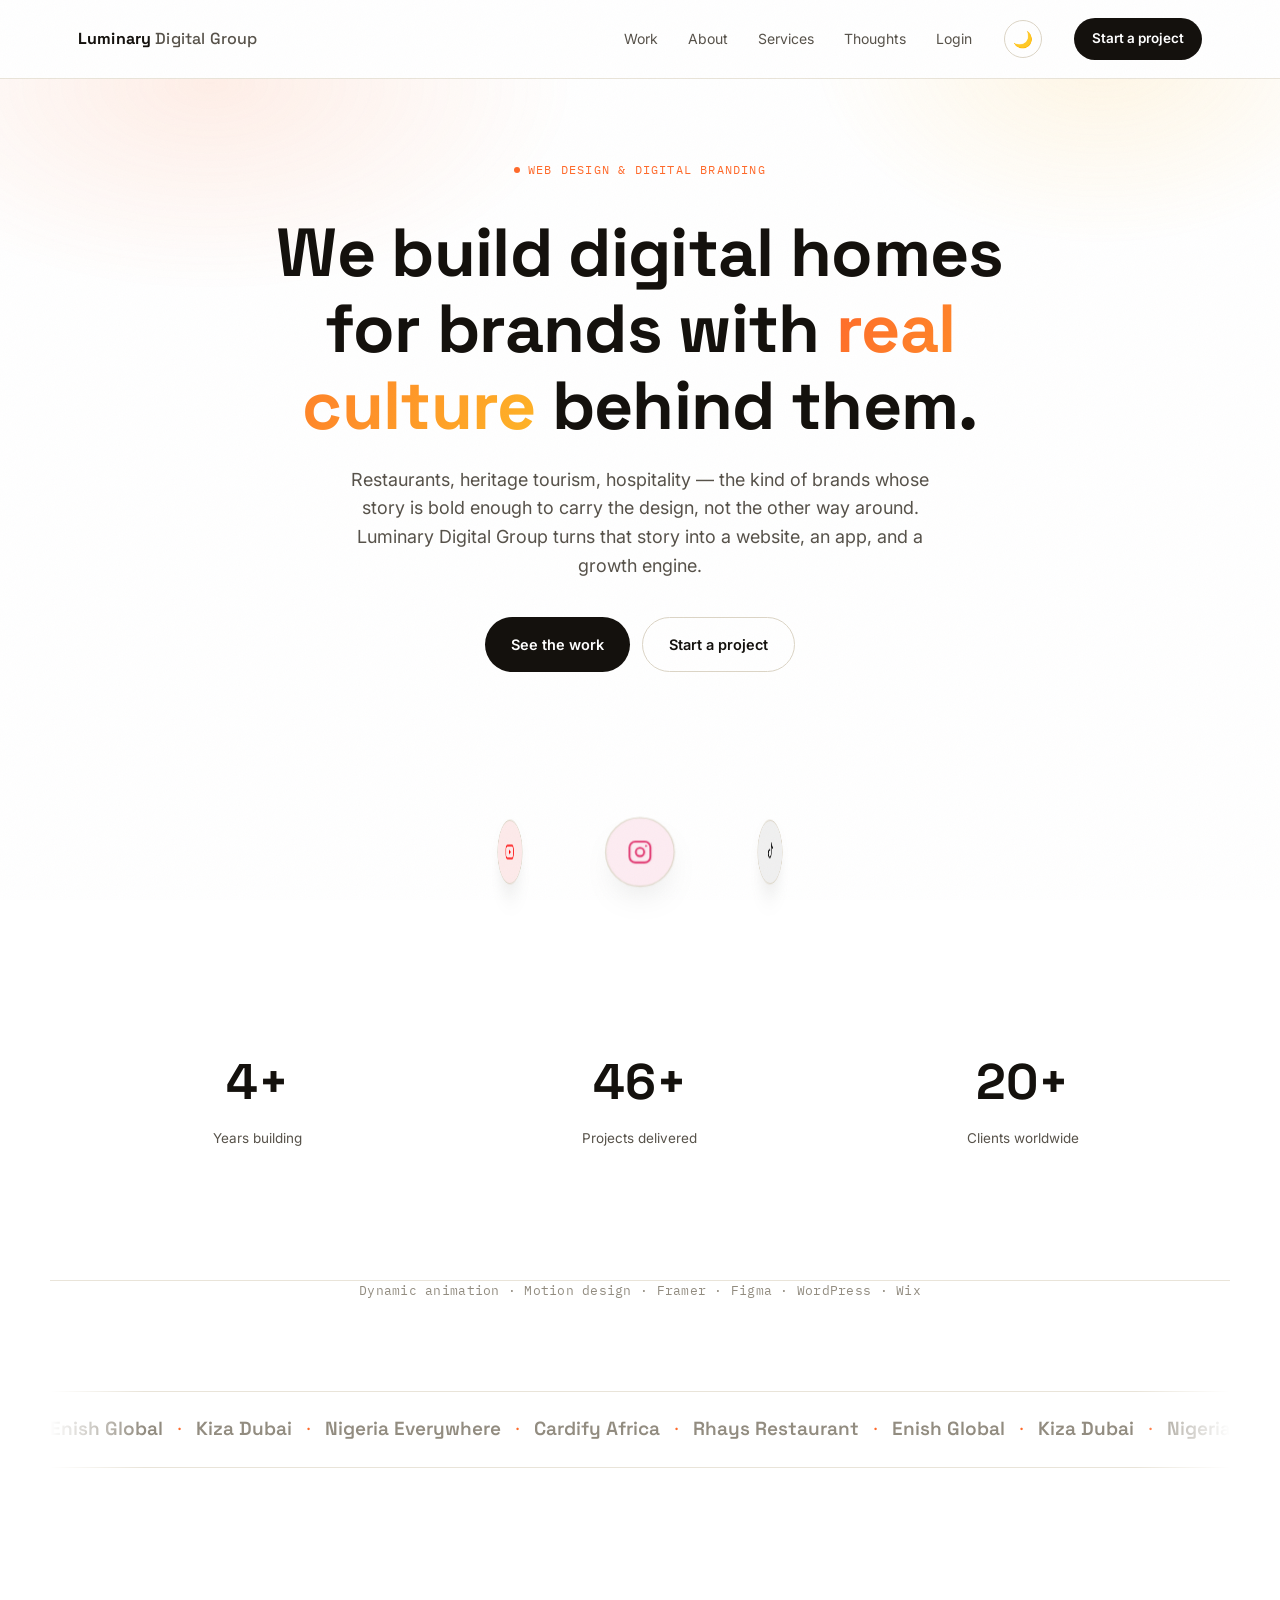
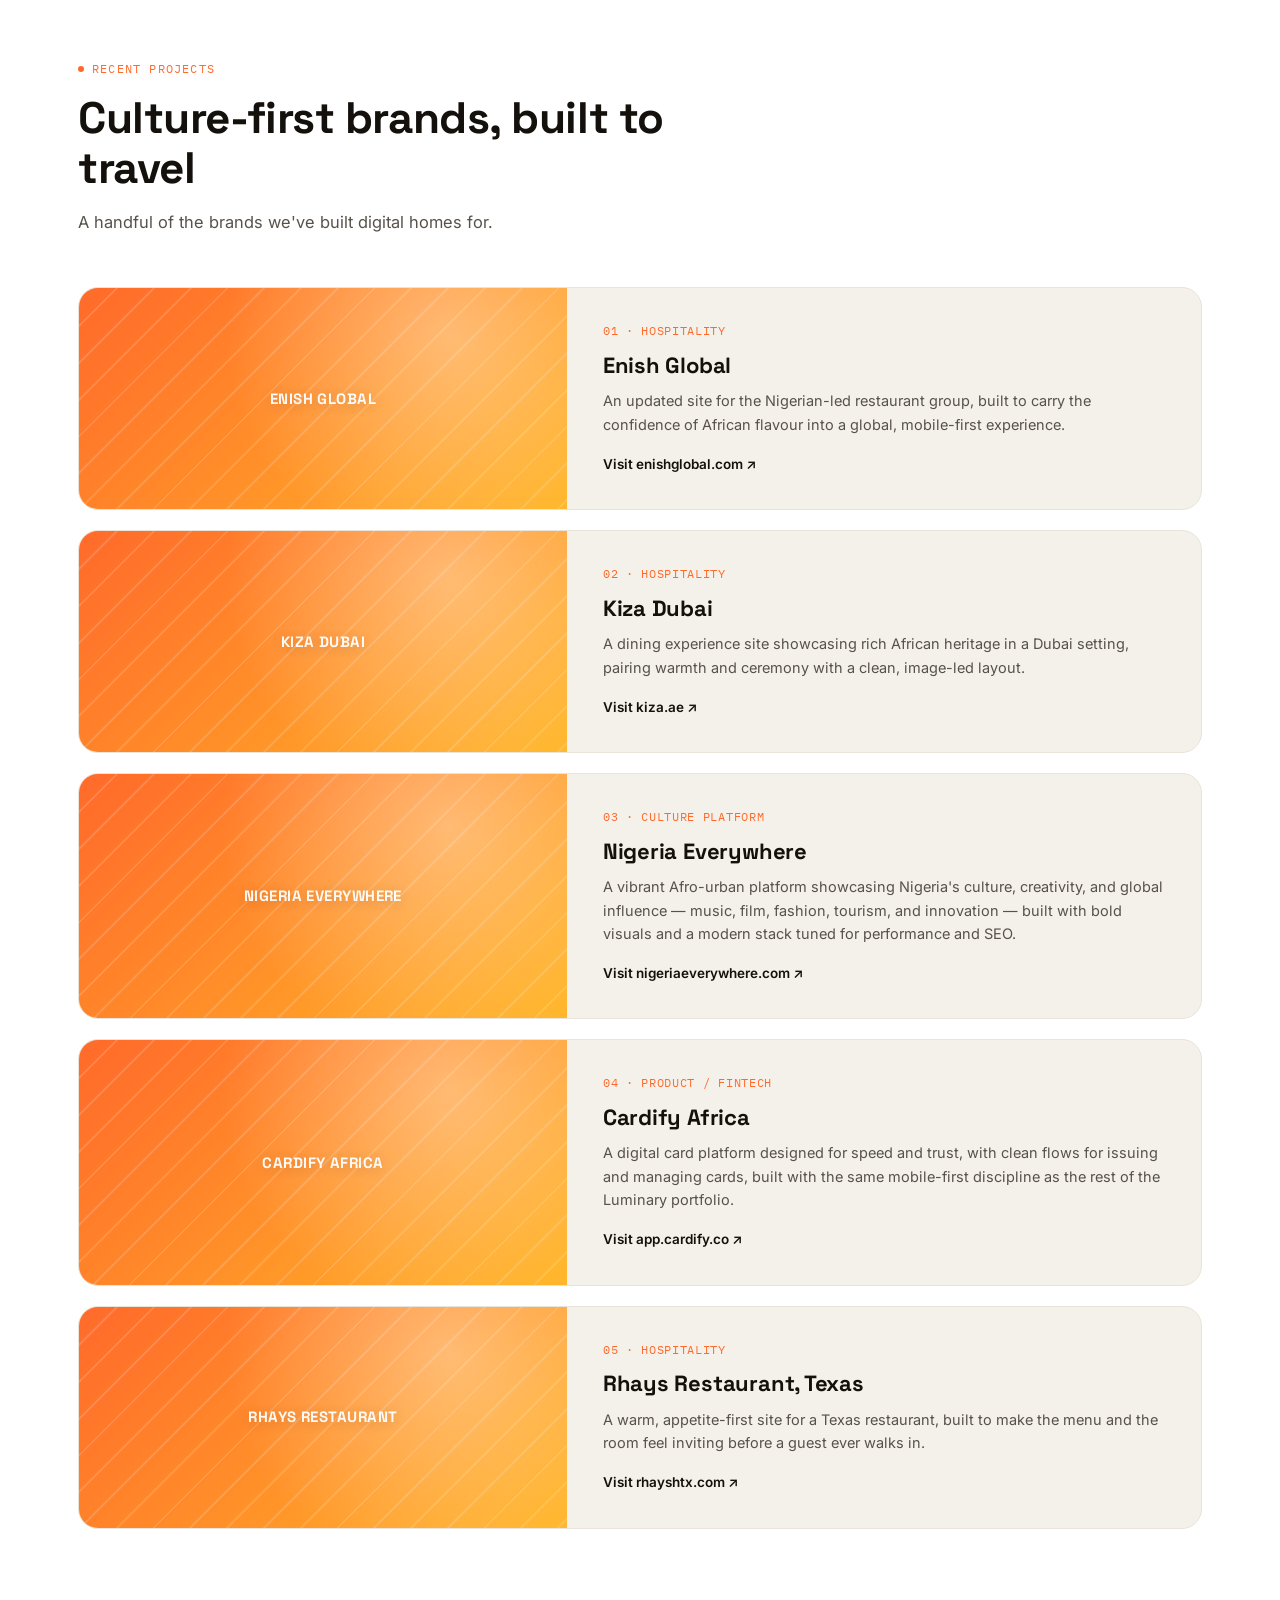
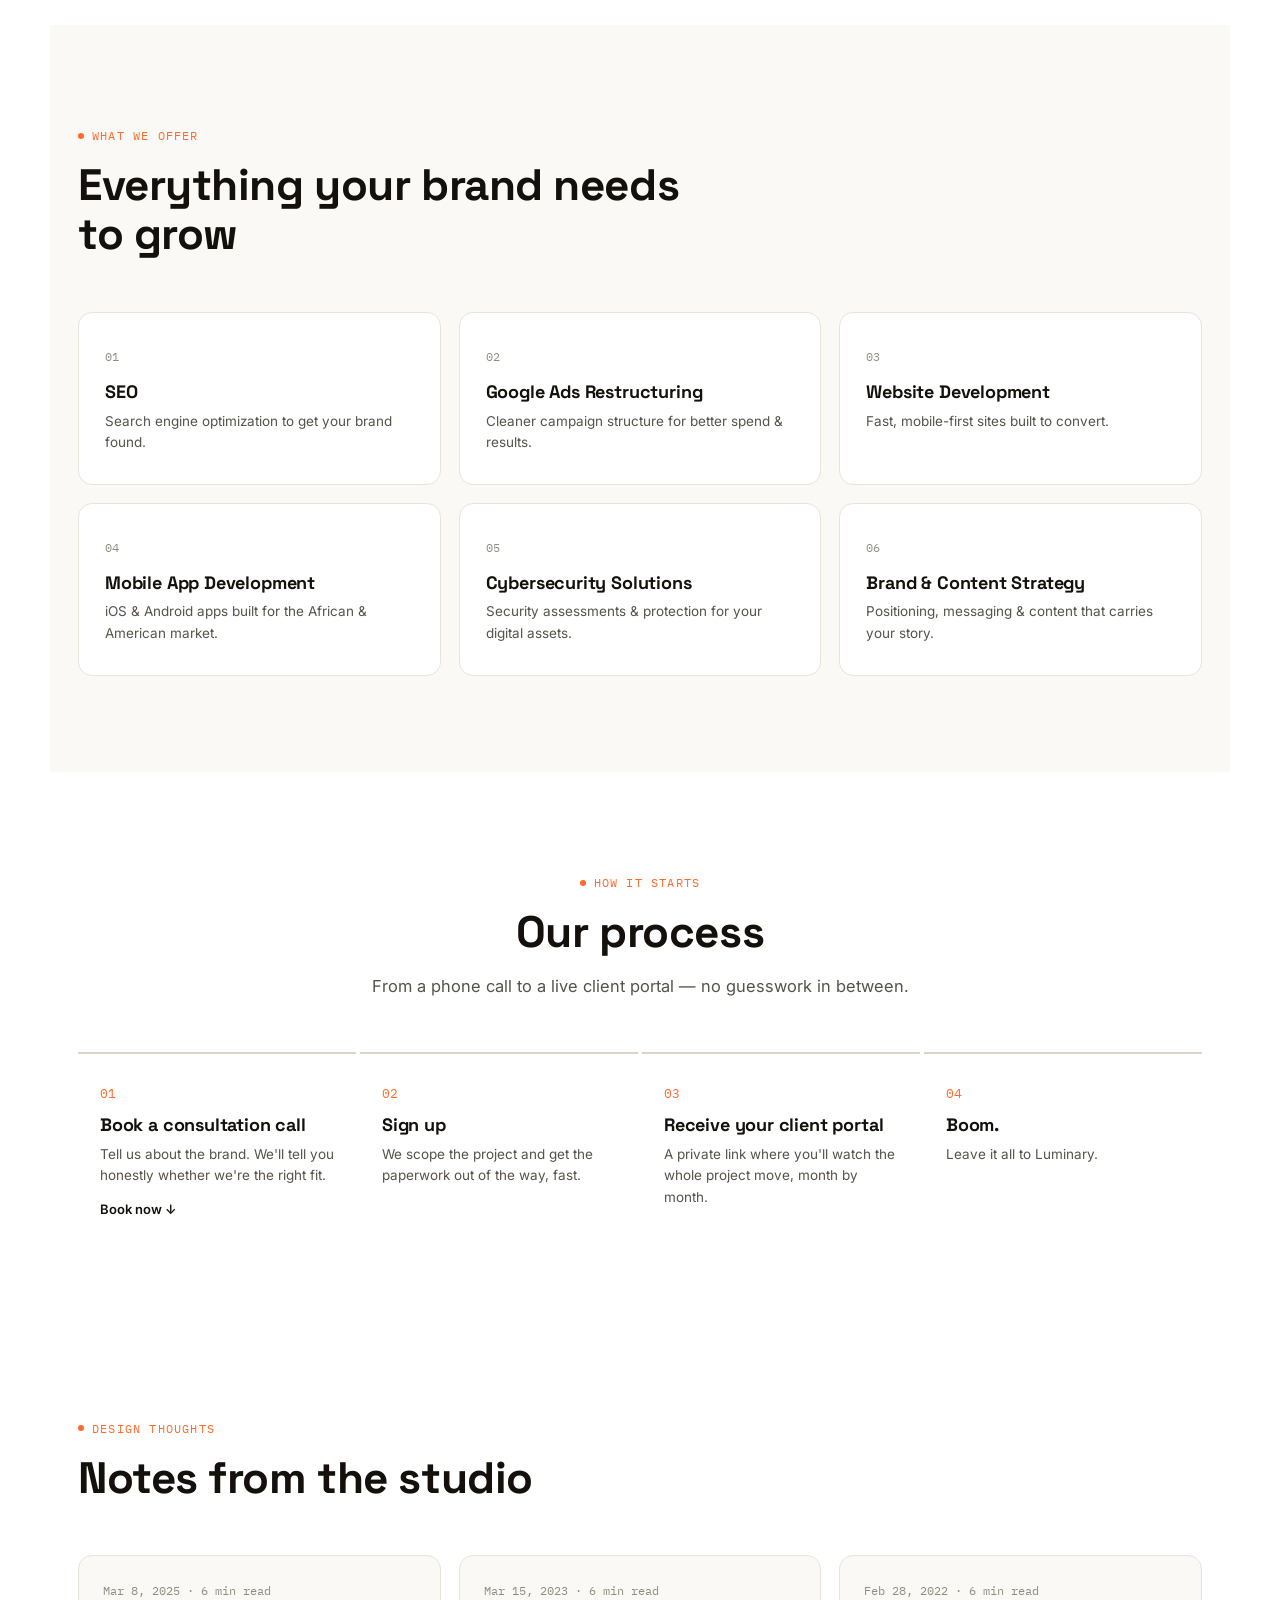
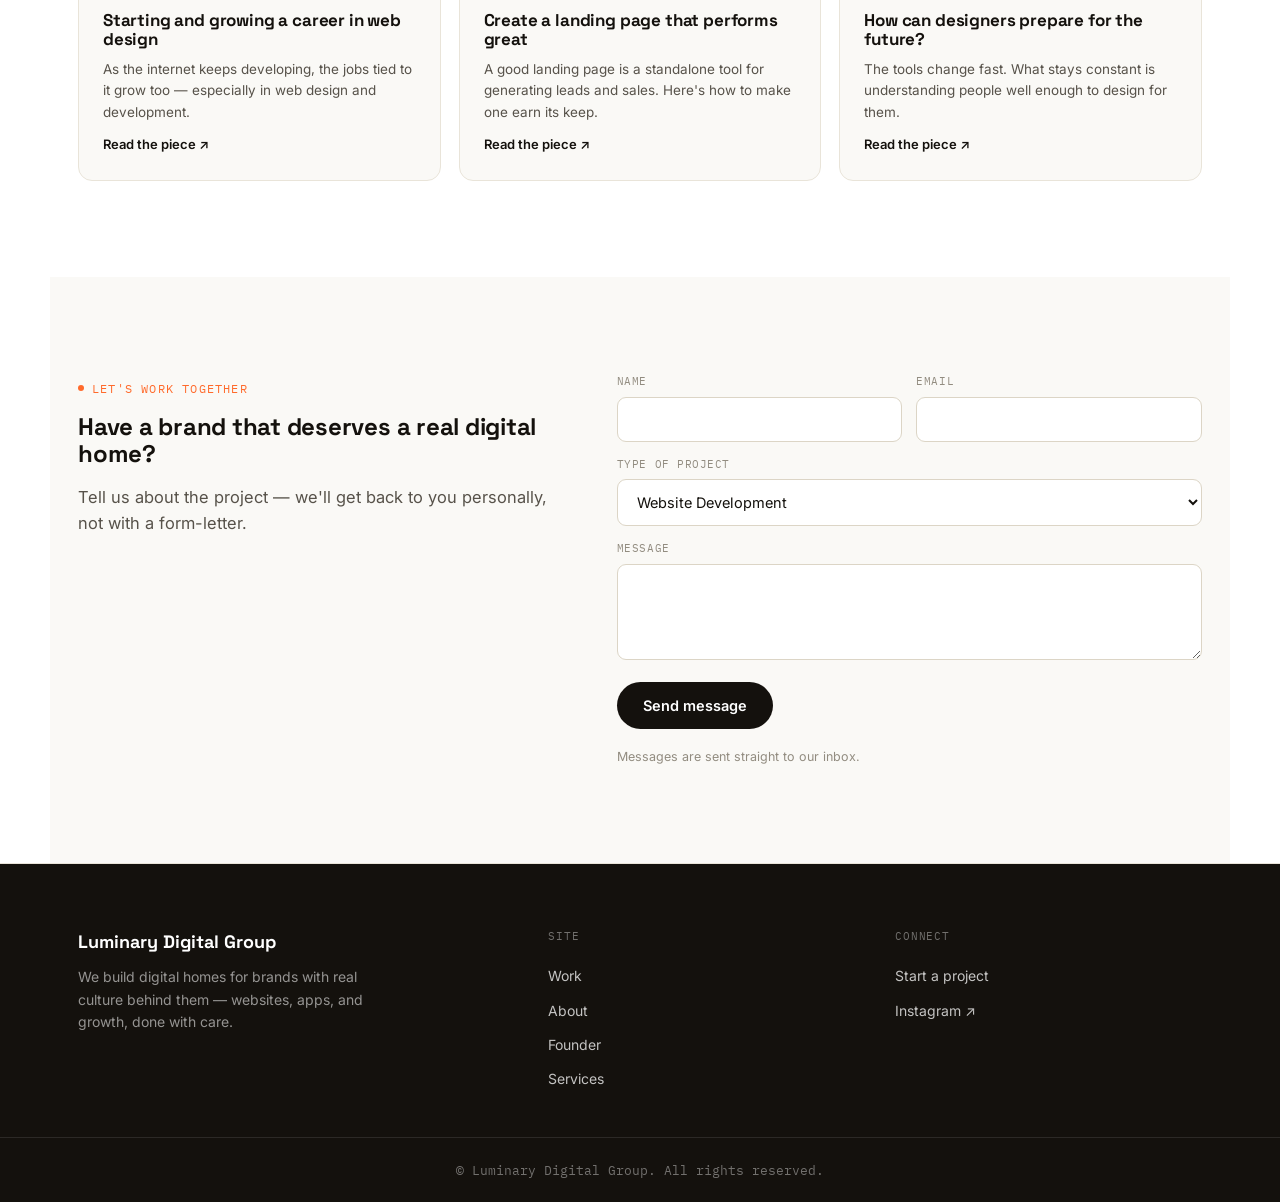
==== commit 8b9cb1c4: "Add founder structured data and footer link" ====
--- a/index.html
+++ b/index.html
@@ -113,6 +113,38 @@
   .form-status{ font-size: 13.5px; margin-top: 10px; display: none; }
   .form-status.is-visible{ display: block; }
 </style>
+  <script type="application/ld+json">
+  {
+    "@context": "https://schema.org",
+    "@graph": [
+      {
+        "@type": "Organization",
+        "@id": "https://luminarydigitalgroup.com/#organization",
+        "name": "Luminary Digital Group",
+        "url": "https://luminarydigitalgroup.com/",
+        "description": "Luminary Digital Group builds websites, mobile apps, SEO, Google Ads and cybersecurity solutions for hospitality, heritage and lifestyle brands.",
+        "founder": { "@id": "https://luminarydigitalgroup.com/#gabriel-uji" },
+        "sameAs": ["https://www.instagram.com/mr_eyanu/"]
+      },
+      {
+        "@type": "Person",
+        "@id": "https://luminarydigitalgroup.com/#gabriel-uji",
+        "name": "Gabriel Uji",
+        "jobTitle": "Founder & CEO",
+        "url": "https://luminarydigitalgroup.com/gabriel-uji",
+        "worksFor": { "@id": "https://luminarydigitalgroup.com/#organization" },
+        "sameAs": ["https://www.linkedin.com/in/gabrieluji", "https://github.com/Gabgab11"]
+      },
+      {
+        "@type": "WebSite",
+        "@id": "https://luminarydigitalgroup.com/#website",
+        "url": "https://luminarydigitalgroup.com/",
+        "name": "Luminary Digital Group",
+        "publisher": { "@id": "https://luminarydigitalgroup.com/#organization" }
+      }
+    ]
+  }
+  </script>
 </head>
 <body>
 
@@ -440,6 +472,7 @@
       <div class="footer-col-title">Site</div>
       <a href="index.html#work">Work</a>
       <a href="about.html">About</a>
+      <a href="gabriel-uji.html">Founder</a>
       <a href="index.html#services">Services</a>
     </div>
     <div class="footer-col">
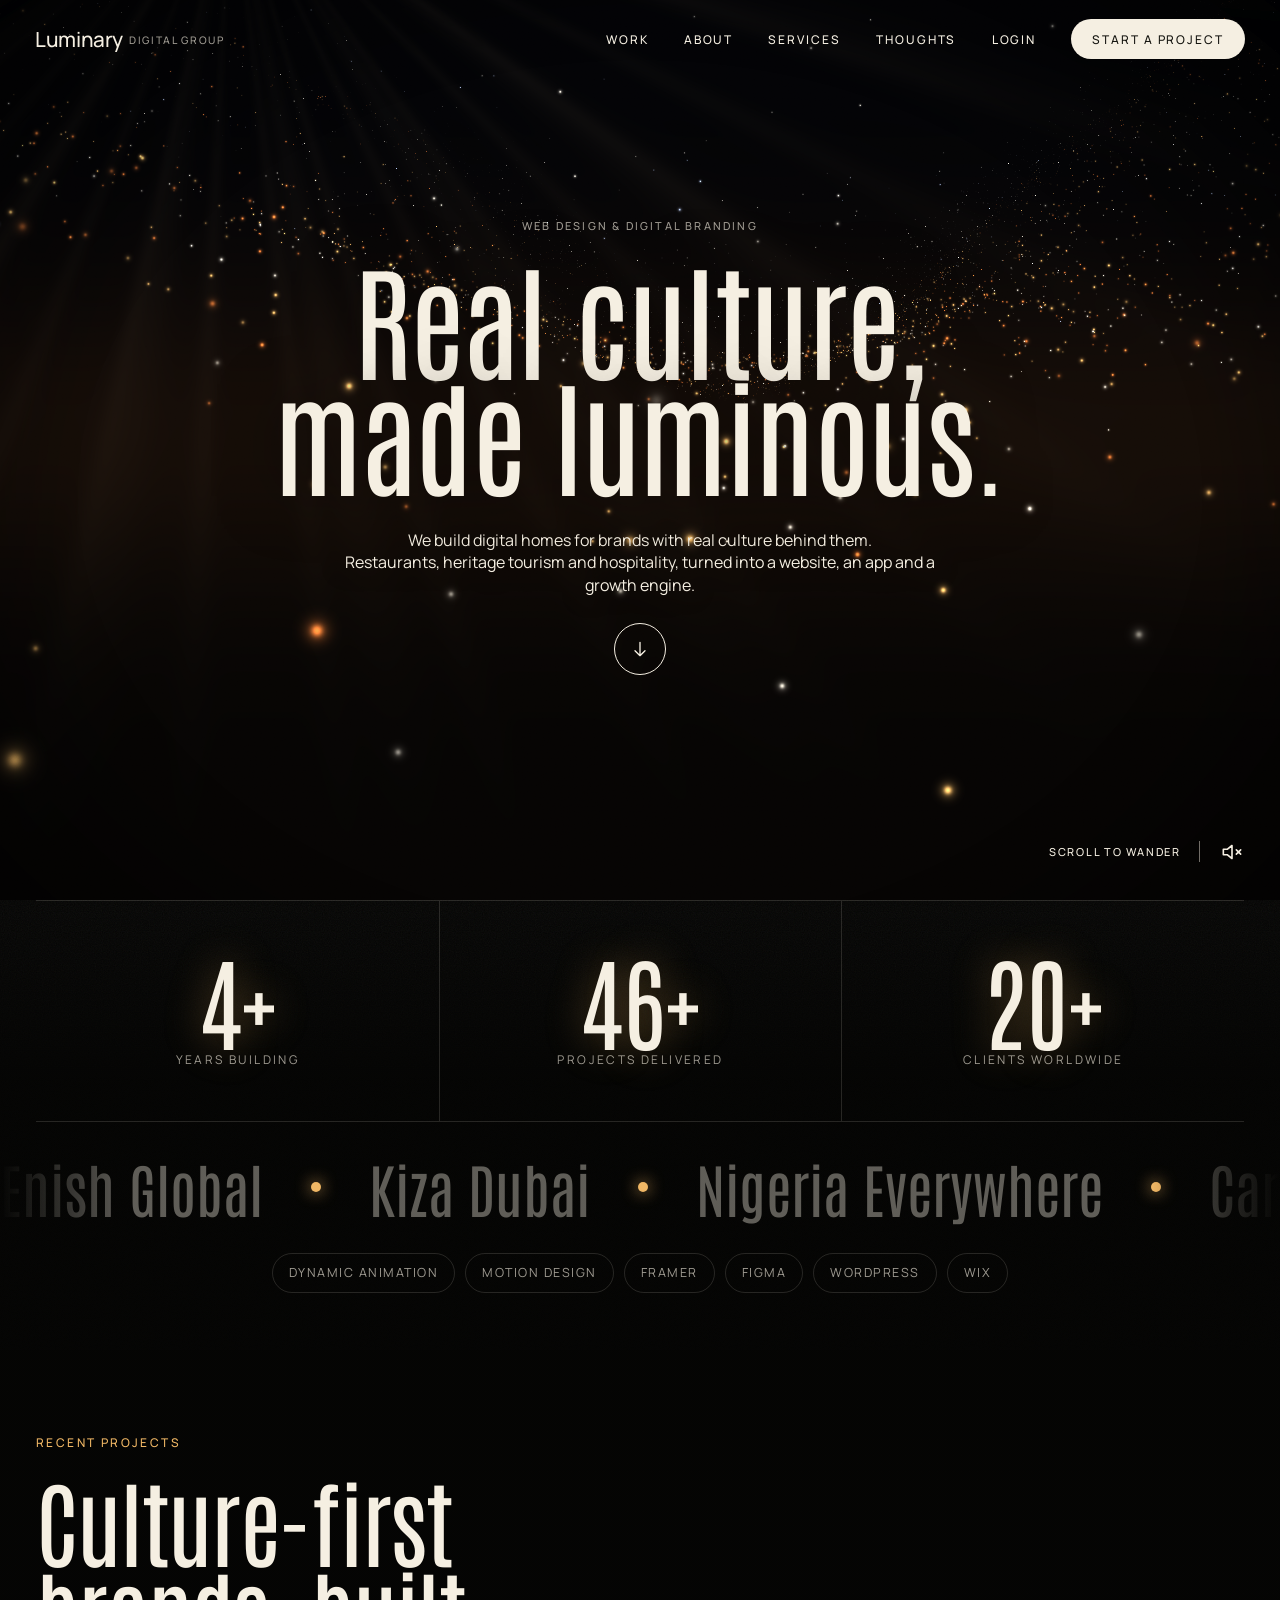
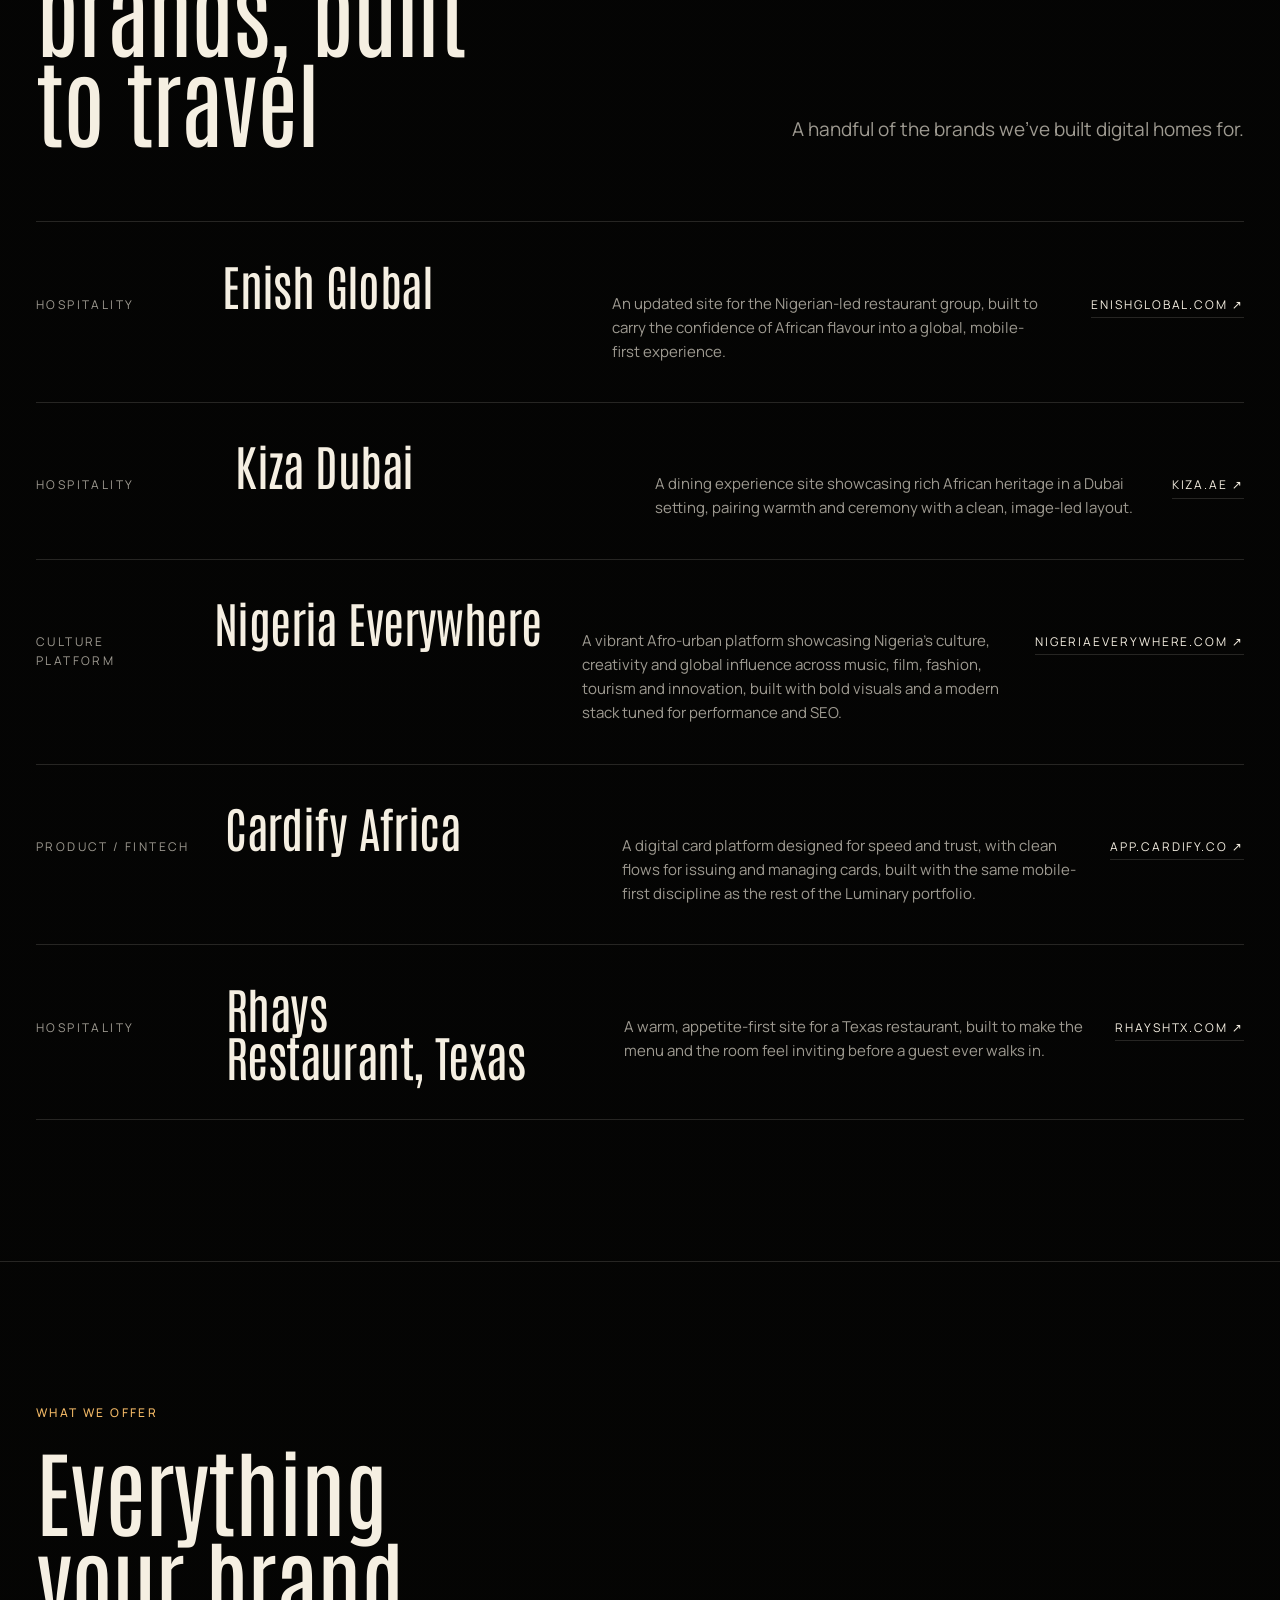
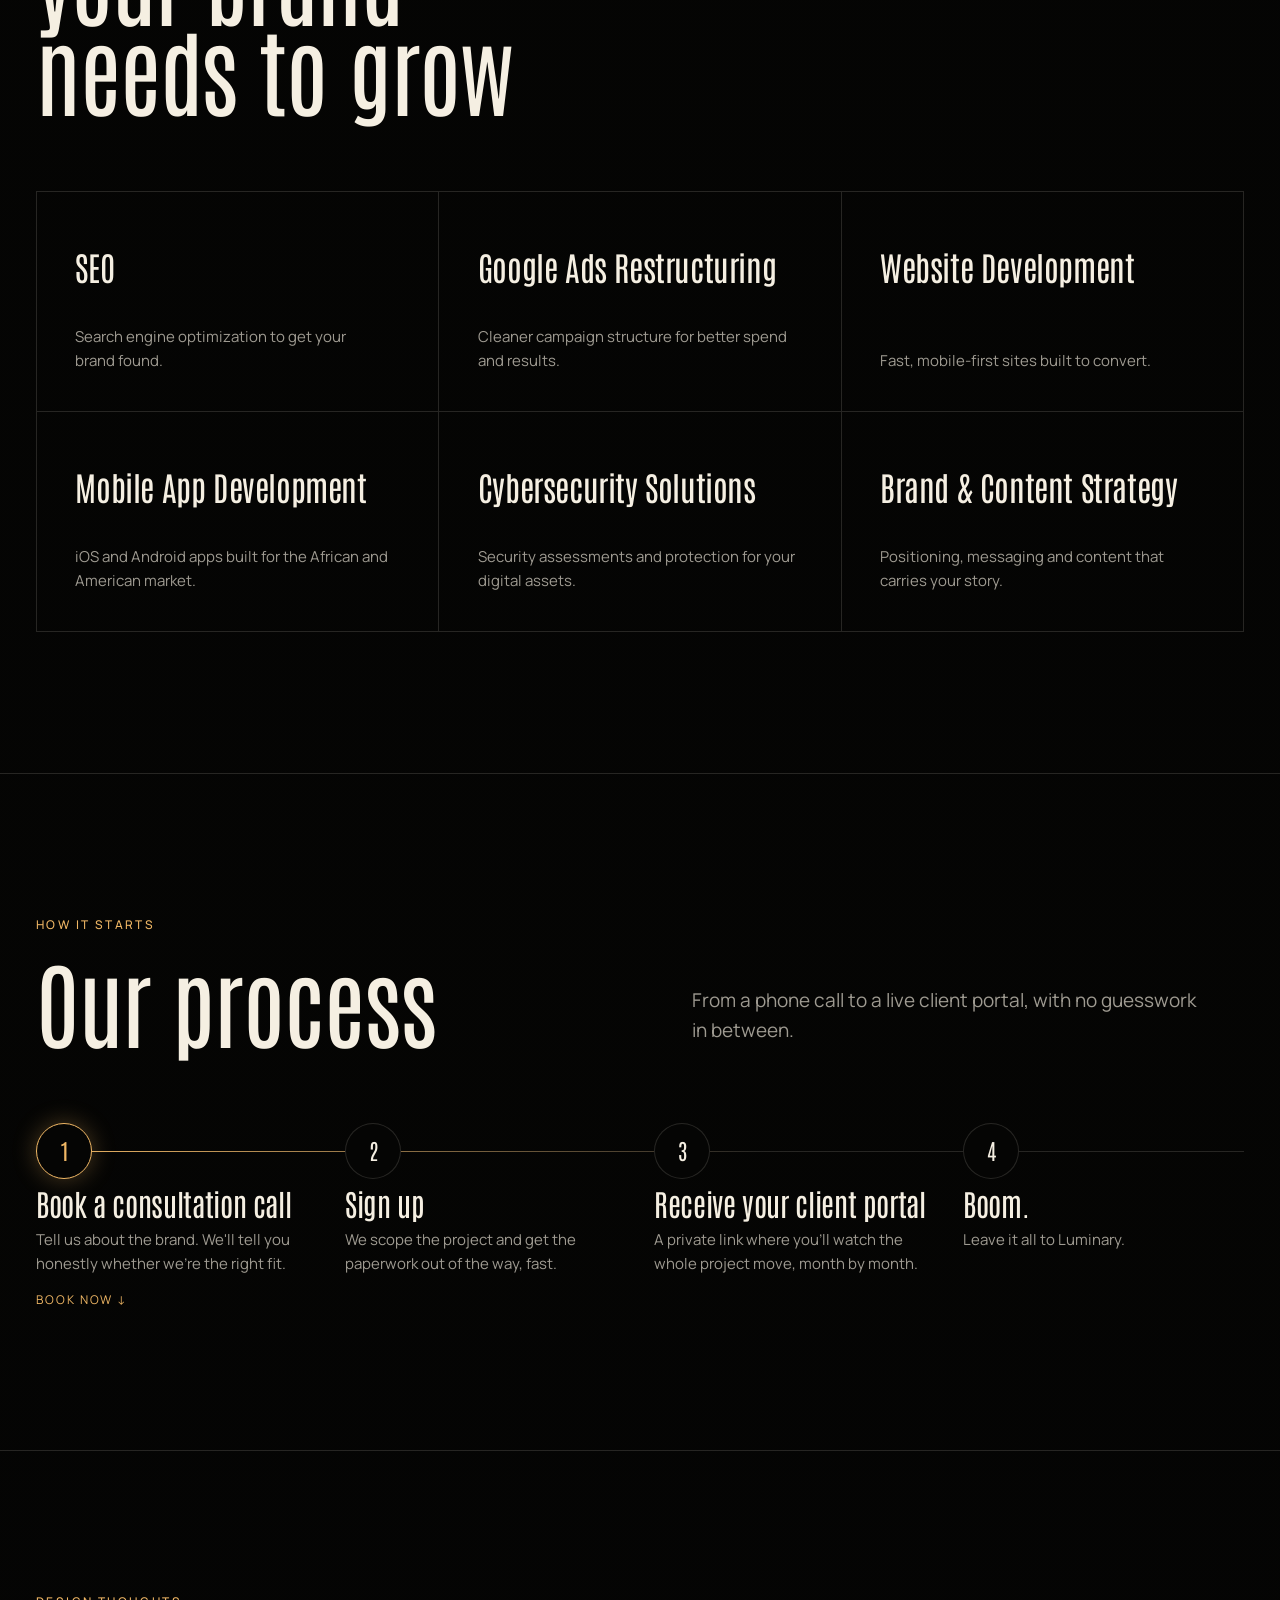
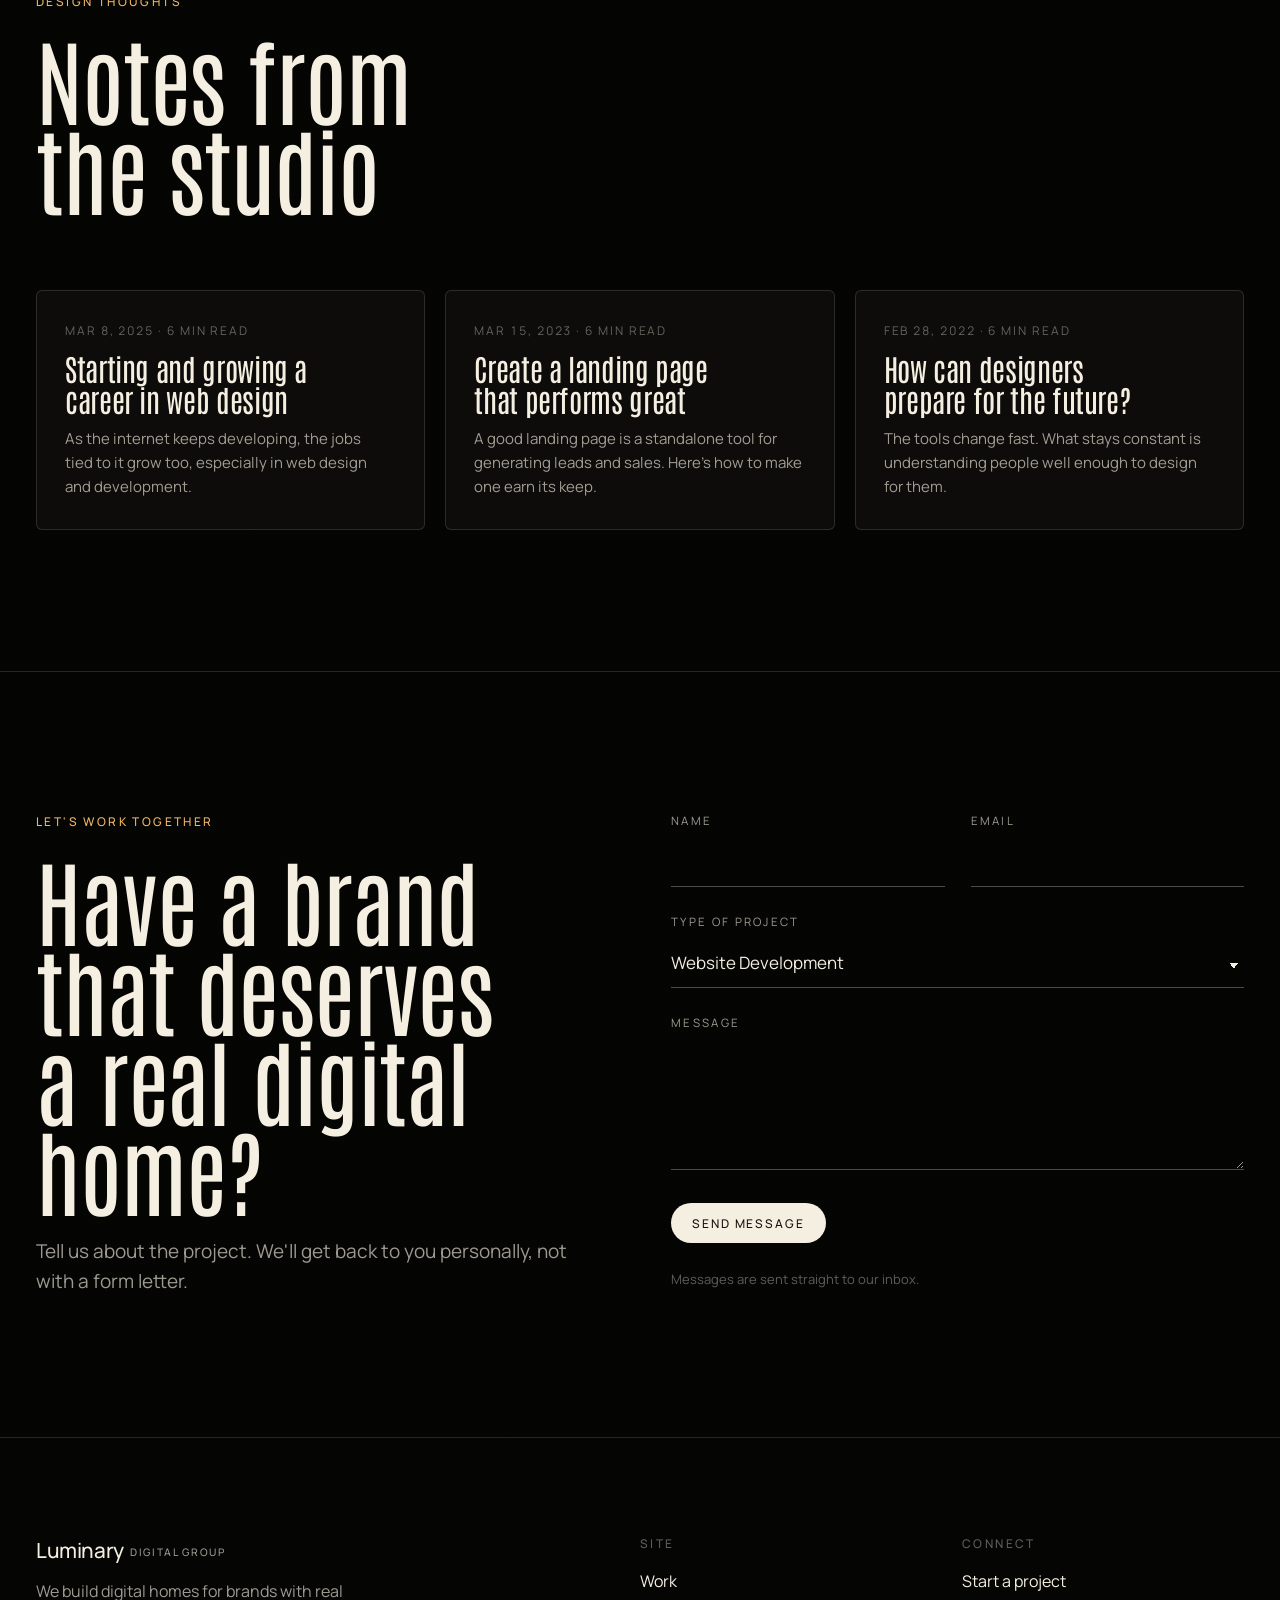
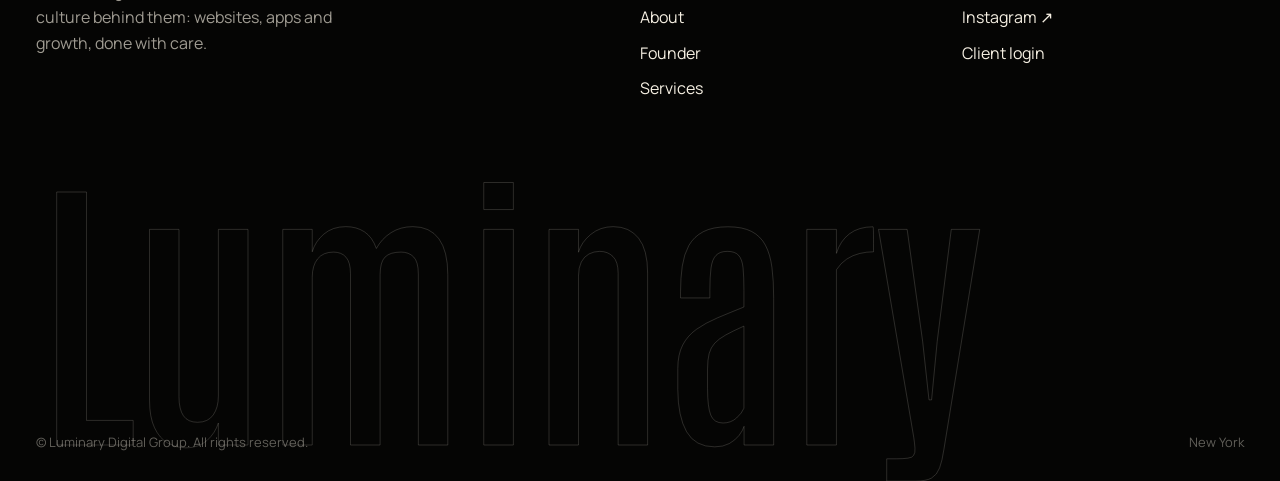
==== commit 273cef8c: "Rebrand: night valley identity, founder portrait" ====
--- a/index.html
+++ b/index.html
@@ -2,488 +2,266 @@
 <html lang="en">
 <head>
 <meta charset="UTF-8" />
-<meta name="viewport" content="width=device-width, initial-scale=1.0" />
-<script>
-  (function(){
-    try{
-      if (localStorage.getItem("luminaryTheme") === "dark"){
-        document.documentElement.setAttribute("data-theme", "dark");
-      }
-    } catch(e){}
-  })();
-</script>
+<meta name="viewport" content="width=device-width, initial-scale=1.0, viewport-fit=cover" />
 <title>Luminary Digital Group — Web Design, Apps & Growth for Culture-First Brands</title>
+<meta name="claude:viewport-fit-sides" content="cover" />
 <meta name="description" content="Luminary Digital Group builds digital homes for brands with real culture behind them — websites, mobile apps, SEO, Google Ads & cybersecurity for hospitality, heritage, and lifestyle brands." />
-
+<link rel="canonical" href="https://luminarydigitalgroup.com/" />
+<meta property="og:type" content="website" />
+<meta property="og:title" content="Luminary Digital Group" />
+<meta property="og:description" content="Digital homes for brands with real culture behind them. Websites, apps and growth." />
+<meta property="og:url" content="https://luminarydigitalgroup.com/" />
+<meta name="theme-color" content="#050504" />
+<script>document.documentElement.classList.add("js");</script>
 <link rel="preconnect" href="https://fonts.googleapis.com" />
 <link rel="preconnect" href="https://fonts.gstatic.com" crossorigin />
-<link href="https://fonts.googleapis.com/css2?family=Space+Grotesk:wght@500;600;700&family=Inter:wght@400;500;600&family=IBM+Plex+Mono:wght@400;500;600&display=swap" rel="stylesheet" />
+<link href="https://fonts.googleapis.com/css2?family=Antonio:wght@400&family=Manrope:wght@400;500&display=swap" rel="stylesheet" />
 <link rel="stylesheet" href="styles.css" />
-
-<style>
-  /* Homepage-only styles */
-  .hero{ position: relative; overflow: hidden; padding: 76px 28px 40px; text-align: center; }
-  .hero-glow{
-    position: absolute; inset: -14% -10% auto -10%; height: 620px; z-index: 0;
-    background:
-      radial-gradient(560px 320px at 22% 15%, rgba(255,106,43,0.11), transparent 65%),
-      radial-gradient(480px 320px at 80% 10%, rgba(255,182,39,0.12), transparent 60%);
-    filter: blur(4px);
-    pointer-events: none;
-  }
-  .hero-inner{ position: relative; z-index: 1; max-width: 800px; margin: 0 auto; }
-  .hero h1{ font-size: clamp(38px, 6.4vw, 68px); margin: 20px 0 22px; }
-  .hero-sub{ font-size: 18px; max-width: 600px; margin: 0 auto; }
-  .hero-cta{ margin-top: 36px; display: flex; gap: 12px; justify-content: center; flex-wrap: wrap; }
-
-  .work-grid{ display: grid; gap: 20px; }
-  .work-card{
-    display: grid; grid-template-columns: 1fr 1.3fr; gap: 0; align-items: stretch;
-    background: var(--card); border-radius: var(--radius-lg); overflow: hidden;
-    border: 1px solid var(--line); transition: transform .3s var(--ease), box-shadow .3s var(--ease);
-  }
-  .work-card:hover{ transform: translateY(-3px); box-shadow: 0 30px 50px -30px rgba(20,17,13,0.2); }
-  .work-visual{
-    position: relative; min-height: 220px; overflow: hidden;
-    background: linear-gradient(135deg, var(--orange), var(--amber));
-    display: flex; align-items: center; justify-content: center;
-  }
-  .work-visual::before{
-    content: "";
-    position: absolute; inset: 0;
-    background-image:
-      repeating-linear-gradient(135deg, rgba(255,255,255,0.14) 0 2px, transparent 2px 26px),
-      radial-gradient(circle at 76% 22%, rgba(255,255,255,0.35), transparent 55%);
-  }
-  .work-visual span{
-    position: relative; z-index: 1;
-    font-family: var(--font-display); font-weight: 700; font-size: 15px; color: rgba(255,255,255,0.95);
-    letter-spacing: 0.03em; text-transform: uppercase;
-    text-shadow: 0 2px 14px rgba(0,0,0,0.18);
-  }
-  .work-body{ padding: 34px 36px; display: flex; flex-direction: column; gap: 12px; }
-  .work-tag{ font-family: var(--font-mono); font-size: 11.5px; color: var(--orange); text-transform: uppercase; letter-spacing: 0.06em; }
-  .work-body h3{ font-size: 22px; }
-  .work-body p{ font-size: 14.5px; }
-  .work-link{ margin-top: 6px; font-size: 13.5px; font-weight: 600; color: var(--ink); display: inline-flex; align-items: center; gap: 6px; }
-  .work-link:hover{ color: var(--orange); }
-  @media (max-width: 760px){ .work-card{ grid-template-columns: 1fr; } .work-visual{ min-height: 140px; } }
-
-  .services-grid{ display: grid; grid-template-columns: repeat(3, 1fr); gap: 18px; }
-  @media (max-width: 900px){ .services-grid{ grid-template-columns: repeat(2, 1fr); } }
-  @media (max-width: 600px){ .services-grid{ grid-template-columns: 1fr; } }
-  .service-card{
-    background: var(--paper); border: 1px solid var(--line); border-radius: var(--radius-md);
-    padding: 30px 26px; transition: border-color .3s var(--ease), transform .3s var(--ease);
-  }
-  .service-card:hover{ border-color: var(--orange); transform: translateY(-3px); }
-  .service-index{ font-family: var(--font-mono); font-size: 12px; color: var(--ink-faint); }
-  .service-card h3{ font-size: 18px; margin: 14px 0 8px; }
-  .service-card p{ font-size: 13.5px; }
-
-  .blog-grid{ display: grid; grid-template-columns: repeat(3, 1fr); gap: 18px; }
-  @media (max-width: 860px){ .blog-grid{ grid-template-columns: 1fr; } }
-  .blog-card{
-    background: var(--paper-warm); border: 1px solid var(--line); border-radius: var(--radius-md);
-    padding: 26px 24px; display: flex; flex-direction: column; gap: 10px;
-    transition: border-color .3s var(--ease);
-  }
-  .blog-card:hover{ border-color: var(--orange); }
-  .blog-meta{ font-family: var(--font-mono); font-size: 11.5px; color: var(--ink-faint); }
-  .blog-card h3{ font-size: 17px; }
-  .blog-card p{ font-size: 13.5px; }
-  .blog-read{ font-size: 13px; font-weight: 600; margin-top: auto; }
-  .blog-read:hover{ color: var(--orange); }
-
-  .contact-wrap{ display: grid; grid-template-columns: 0.9fr 1.1fr; gap: 60px; }
-  @media (max-width: 860px){ .contact-wrap{ grid-template-columns: 1fr; gap: 40px; } }
-  .contact-form{ display: grid; gap: 14px; }
-  .form-row{ display: grid; grid-template-columns: 1fr 1fr; gap: 14px; }
-  @media (max-width: 560px){ .form-row{ grid-template-columns: 1fr; } }
-  .contact-form label{ font-family: var(--font-mono); font-size: 11px; text-transform: uppercase; letter-spacing: 0.05em; color: var(--ink-faint); display: block; margin-bottom: 6px; }
-  .contact-form input, .contact-form select, .contact-form textarea{
-    width: 100%; border: 1px solid var(--line-strong); border-radius: var(--radius-sm);
-    padding: 13px 15px; font-family: var(--font-body); font-size: 14.5px; color: var(--ink);
-    background: var(--paper);
-  }
-  .contact-form input:focus, .contact-form select:focus, .contact-form textarea:focus{
-    outline: none; border-color: var(--orange); box-shadow: 0 0 0 3px rgba(255,106,43,0.1);
-  }
-  .contact-note{ font-size: 12.5px; color: var(--ink-faint); margin-top: 4px; }
-  .form-status{ font-size: 13.5px; margin-top: 10px; display: none; }
-  .form-status.is-visible{ display: block; }
-</style>
-  <script type="application/ld+json">
-  {
-    "@context": "https://schema.org",
-    "@graph": [
-      {
-        "@type": "Organization",
-        "@id": "https://luminarydigitalgroup.com/#organization",
-        "name": "Luminary Digital Group",
-        "url": "https://luminarydigitalgroup.com/",
-        "description": "Luminary Digital Group builds websites, mobile apps, SEO, Google Ads and cybersecurity solutions for hospitality, heritage and lifestyle brands.",
-        "founder": { "@id": "https://luminarydigitalgroup.com/#gabriel-uji" },
-        "sameAs": ["https://www.instagram.com/mr_eyanu/"]
-      },
-      {
-        "@type": "Person",
-        "@id": "https://luminarydigitalgroup.com/#gabriel-uji",
-        "name": "Gabriel Uji",
-        "jobTitle": "Founder & CEO",
-        "url": "https://luminarydigitalgroup.com/gabriel-uji",
-        "worksFor": { "@id": "https://luminarydigitalgroup.com/#organization" },
-        "sameAs": ["https://www.linkedin.com/in/gabrieluji", "https://github.com/Gabgab11"]
-      },
-      {
-        "@type": "WebSite",
-        "@id": "https://luminarydigitalgroup.com/#website",
-        "url": "https://luminarydigitalgroup.com/",
-        "name": "Luminary Digital Group",
-        "publisher": { "@id": "https://luminarydigitalgroup.com/#organization" }
-      }
-    ]
-  }
-  </script>
+<script type="application/ld+json">
+{
+  "@context": "https://schema.org",
+  "@graph": [
+    {
+      "@type": "Organization",
+      "@id": "https://luminarydigitalgroup.com/#organization",
+      "name": "Luminary Digital Group",
+      "url": "https://luminarydigitalgroup.com/",
+      "description": "Luminary Digital Group builds websites, mobile apps, SEO, Google Ads and cybersecurity solutions for hospitality, heritage and lifestyle brands.",
+      "founder": { "@id": "https://luminarydigitalgroup.com/#gabriel-uji" },
+      "sameAs": ["https://www.instagram.com/mr_eyanu/"]
+    },
+    {
+      "@type": "Person",
+      "@id": "https://luminarydigitalgroup.com/#gabriel-uji",
+      "name": "Gabriel Uji",
+      "jobTitle": "Founder & CEO",
+      "image": "https://luminarydigitalgroup.com/gabriel-uji-portrait.webp",
+      "url": "https://luminarydigitalgroup.com/gabriel-uji",
+      "worksFor": { "@id": "https://luminarydigitalgroup.com/#organization" },
+      "sameAs": ["https://www.linkedin.com/in/gabrieluji", "https://github.com/Gabgab11"]
+    },
+    {
+      "@type": "WebSite",
+      "@id": "https://luminarydigitalgroup.com/#website",
+      "url": "https://luminarydigitalgroup.com/",
+      "name": "Luminary Digital Group",
+      "publisher": { "@id": "https://luminarydigitalgroup.com/#organization" }
+    }
+  ]
+}
+</script>
 </head>
-<body>
-
-<div class="grain" aria-hidden="true"></div>
-
-<header class="nav">
-  <div class="nav-inner">
-    <a href="index.html" class="brand-word">Luminary<span class="brand-word-light">Digital&nbsp;Group</span></a>
-    <nav class="nav-links">
-      <a href="index.html#work">Work</a>
-      <a href="about.html">About</a>
-      <a href="index.html#services">Services</a>
-      <a href="index.html#thoughts">Thoughts</a>
-      <a href="https://portal.luminarydigitalgroup.com/login/">Login</a>
-    </nav>
-    <button class="theme-toggle" id="themeToggle" type="button" aria-label="Toggle dark mode">🌙</button>
-    <a href="#contact" class="nav-cta">Start a project</a>
+<body class="page-home">
+
+<div id="valley" aria-hidden="true"><div class="vignette"></div><div class="grain"></div></div>
+<div class="loader" id="loader" aria-hidden="true"><span></span></div>
+
+<header class="site-head ui-fade">
+  <a class="logo" href="index.html" aria-label="Luminary Digital Group, home">Luminary<small>Digital Group</small></a>
+  <nav class="site-nav" aria-label="Main">
+    <a href="#work">Work</a>
+    <a href="about.html">About</a>
+    <a href="#services">Services</a>
+    <a href="#thoughts">Thoughts</a>
+    <a href="https://portal.luminarydigitalgroup.com/login/">Login</a>
+    <button class="menu-btn" id="menuBtn" type="button" aria-expanded="false" aria-controls="menuSheet">Menu</button>
+    <a class="pill" href="#contact">Start a project</a>
+  </nav>
+</header>
+<nav class="menu-sheet" id="menuSheet" aria-label="Menu">
+  <a href="#work">Work</a>
+  <a href="about.html">About</a>
+  <a href="#services">Services</a>
+  <a href="#thoughts">Thoughts</a>
+  <a href="gabriel-uji.html">Founder</a>
+  <a href="#contact">Start a project</a>
+  <a class="small" href="https://portal.luminarydigitalgroup.com/login/">Client login</a>
+</nav>
+
+<main>
+
+  <section class="hero" id="top">
+    <p class="kicker ui-fade">Web design &amp; digital branding</p>
+    <h1><span class="nowrap">Real culture,</span> <span class="nowrap">made luminous.</span></h1>
+    <p class="cap">We build digital homes for brands with real culture behind them.<br />Restaurants, heritage tourism and hospitality, turned into a website, an app and a growth engine.</p>
+    <a class="go" href="#work" id="go" aria-label="See the work"><svg viewBox="0 0 24 24" aria-hidden="true"><path d="M4 12h16M14 6l6 6-6 6"/></svg></a>
+    <div class="corner ui-fade">
+      <span>Scroll to wander</span><i></i>
+      <button class="sound" id="sound" type="button" aria-pressed="false" aria-label="Ambient sound"><svg viewBox="0 0 24 24" aria-hidden="true"><path d="M4 9.5v5h3.5L12 18V6L7.5 9.5Z"/><path class="w" d="M15.5 9a4 4 0 0 1 0 6M18 6.5a7.5 7.5 0 0 1 0 11"/><path class="x" d="m16 10 4 4m0-4-4 4"/></svg></button>
+    </div>
+  </section>
+
+  <div class="veil">
+
+    <div class="wrap">
+      <div class="stats reveal">
+        <div class="stat"><b>4+</b><span>Years building</span></div>
+        <div class="stat"><b>46+</b><span>Projects delivered</span></div>
+        <div class="stat"><b>20+</b><span>Clients worldwide</span></div>
+      </div>
+    </div>
+
+    <div class="marquee" aria-label="Businesses we've worked with">
+      <div class="marquee-track">
+        <span>Enish Global</span><i></i><span>Kiza Dubai</span><i></i><span>Nigeria Everywhere</span><i></i><span>Cardify Africa</span><i></i><span>Rhays Restaurant</span><i></i>
+        <span aria-hidden="true">Enish Global</span><i></i><span aria-hidden="true">Kiza Dubai</span><i></i><span aria-hidden="true">Nigeria Everywhere</span><i></i><span aria-hidden="true">Cardify Africa</span><i></i><span aria-hidden="true">Rhays Restaurant</span><i></i>
+      </div>
+    </div>
+
+    <div class="wrap">
+      <div class="chips reveal" aria-label="Tools we work in">
+        <span>Dynamic animation</span><span>Motion design</span><span>Framer</span><span>Figma</span><span>WordPress</span><span>Wix</span>
+      </div>
+    </div>
+
+    <section class="band" id="work">
+      <div class="wrap">
+        <div class="head-row reveal">
+          <div>
+            <span class="label">Recent projects</span>
+            <h2>Culture-first brands, built to travel</h2>
+          </div>
+          <p class="lede">A handful of the brands we've built digital homes for.</p>
+        </div>
+        <ol class="work-list">
+          <li class="work-row reveal">
+            <span class="work-tag">Hospitality</span>
+            <h3>Enish Global</h3>
+            <p>An updated site for the Nigerian-led restaurant group, built to carry the confidence of African flavour into a global, mobile-first experience.</p>
+            <a class="work-link" href="https://enishglobal.com/" target="_blank" rel="noopener">enishglobal.com ↗</a>
+          </li>
+          <li class="work-row reveal">
+            <span class="work-tag">Hospitality</span>
+            <h3>Kiza Dubai</h3>
+            <p>A dining experience site showcasing rich African heritage in a Dubai setting, pairing warmth and ceremony with a clean, image-led layout.</p>
+            <a class="work-link" href="https://kiza.ae/" target="_blank" rel="noopener">kiza.ae ↗</a>
+          </li>
+          <li class="work-row reveal">
+            <span class="work-tag">Culture platform</span>
+            <h3>Nigeria Everywhere</h3>
+            <p>A vibrant Afro-urban platform showcasing Nigeria's culture, creativity and global influence across music, film, fashion, tourism and innovation, built with bold visuals and a modern stack tuned for performance and SEO.</p>
+            <a class="work-link" href="https://nigeriaeverywhere.com/" target="_blank" rel="noopener">nigeriaeverywhere.com ↗</a>
+          </li>
+          <li class="work-row reveal">
+            <span class="work-tag">Product / Fintech</span>
+            <h3>Cardify Africa</h3>
+            <p>A digital card platform designed for speed and trust, with clean flows for issuing and managing cards, built with the same mobile-first discipline as the rest of the Luminary portfolio.</p>
+            <a class="work-link" href="https://app.cardify.co/" target="_blank" rel="noopener">app.cardify.co ↗</a>
+          </li>
+          <li class="work-row reveal">
+            <span class="work-tag">Hospitality</span>
+            <h3>Rhays Restaurant, Texas</h3>
+            <p>A warm, appetite-first site for a Texas restaurant, built to make the menu and the room feel inviting before a guest ever walks in.</p>
+            <a class="work-link" href="https://rhayshtx.com/" target="_blank" rel="noopener">rhayshtx.com ↗</a>
+          </li>
+        </ol>
+      </div>
+    </section>
+
+    <section class="band" id="services">
+      <div class="wrap">
+        <div class="head-row reveal">
+          <div>
+            <span class="label">What we offer</span>
+            <h2>Everything your brand needs to grow</h2>
+          </div>
+        </div>
+        <div class="services">
+          <div class="service reveal"><span class="dot"></span><h3>SEO</h3><p>Search engine optimization to get your brand found.</p></div>
+          <div class="service reveal"><span class="dot"></span><h3>Google Ads Restructuring</h3><p>Cleaner campaign structure for better spend and results.</p></div>
+          <div class="service reveal"><span class="dot"></span><h3>Website Development</h3><p>Fast, mobile-first sites built to convert.</p></div>
+          <div class="service reveal"><span class="dot"></span><h3>Mobile App Development</h3><p>iOS and Android apps built for the African and American market.</p></div>
+          <div class="service reveal"><span class="dot"></span><h3>Cybersecurity Solutions</h3><p>Security assessments and protection for your digital assets.</p></div>
+          <div class="service reveal"><span class="dot"></span><h3>Brand &amp; Content Strategy</h3><p>Positioning, messaging and content that carries your story.</p></div>
+        </div>
+      </div>
+    </section>
+
+    <section class="band" id="process">
+      <div class="wrap">
+        <div class="head-row reveal">
+          <div>
+            <span class="label">How it starts</span>
+            <h2>Our process</h2>
+          </div>
+          <p class="lede">From a phone call to a live client portal, with no guesswork in between.</p>
+        </div>
+        <div class="process">
+          <div class="step reveal"><span class="n">1</span><h3>Book a consultation call</h3><p>Tell us about the brand. We'll tell you honestly whether we're the right fit.</p><a href="#contact">Book now ↓</a></div>
+          <div class="step reveal"><span class="n">2</span><h3>Sign up</h3><p>We scope the project and get the paperwork out of the way, fast.</p></div>
+          <div class="step reveal"><span class="n">3</span><h3>Receive your client portal</h3><p>A private link where you'll watch the whole project move, month by month.</p></div>
+          <div class="step reveal"><span class="n">4</span><h3>Boom.</h3><p>Leave it all to Luminary.</p></div>
+        </div>
+      </div>
+    </section>
+
+    <section class="band" id="thoughts">
+      <div class="wrap">
+        <div class="head-row reveal">
+          <div>
+            <span class="label">Design thoughts</span>
+            <h2>Notes from the studio</h2>
+          </div>
+        </div>
+        <div class="notes">
+          <article class="note reveal"><time datetime="2025-03-08">Mar 8, 2025 · 6 min read</time><h3>Starting and growing a career in web design</h3><p>As the internet keeps developing, the jobs tied to it grow too, especially in web design and development.</p></article>
+          <article class="note reveal"><time datetime="2023-03-15">Mar 15, 2023 · 6 min read</time><h3>Create a landing page that performs great</h3><p>A good landing page is a standalone tool for generating leads and sales. Here's how to make one earn its keep.</p></article>
+          <article class="note reveal"><time datetime="2022-02-28">Feb 28, 2022 · 6 min read</time><h3>How can designers prepare for the future?</h3><p>The tools change fast. What stays constant is understanding people well enough to design for them.</p></article>
+        </div>
+      </div>
+    </section>
+
+    <section class="band" id="contact">
+      <div class="wrap contact">
+        <div class="reveal">
+          <span class="label">Let's work together</span>
+          <h2>Have a brand that deserves a real digital home?</h2>
+          <p class="lede">Tell us about the project. We'll get back to you personally, not with a form letter.</p>
+        </div>
+        <form class="form reveal" id="contactForm">
+          <div class="form-row">
+            <div><label for="cfName">Name</label><input type="text" id="cfName" name="name" autocomplete="name" required /></div>
+            <div><label for="cfEmail">Email</label><input type="email" id="cfEmail" name="email" autocomplete="email" required /></div>
+          </div>
+          <div>
+            <label for="cfProject">Type of project</label>
+            <select id="cfProject" name="project">
+              <option>Website Development</option>
+              <option>Mobile App Development</option>
+              <option>SEO</option>
+              <option>Google Ads Restructuring</option>
+              <option>Cybersecurity Solutions</option>
+              <option>Brand &amp; Content Strategy</option>
+              <option>Something else</option>
+            </select>
+          </div>
+          <div><label for="cfMessage">Message</label><textarea id="cfMessage" name="message" rows="4" required></textarea></div>
+          <button type="submit" class="pill">Send message</button>
+          <p class="form-note">Messages are sent straight to our inbox.</p>
+          <p class="form-status" id="formStatus" role="status"></p>
+        </form>
+      </div>
+    </section>
+
   </div>
-</header>
-
-<main>
-
-  <!-- ============ HERO ============ -->
-  <section class="hero">
-    <div class="hero-glow" aria-hidden="true"></div>
-    <div class="hero-inner reveal">
-      <span class="section-eyebrow" style="justify-content:center;">Web design &amp; digital branding</span>
-      <h1>We build digital homes for brands with <span class="accent-text">real culture</span> behind them.</h1>
-      <p class="hero-sub">
-        Restaurants, heritage tourism, hospitality — the kind of brands whose story is
-        bold enough to carry the design, not the other way around. Luminary Digital Group
-        turns that story into a website, an app, and a growth engine.
-      </p>
-      <div class="hero-cta">
-        <a href="#work" class="btn btn-primary">See the work</a>
-        <a href="#contact" class="btn btn-outline">Start a project</a>
-      </div>
-    </div>
-  </section>
-
-  <div class="orbit-wrap reveal" aria-hidden="false">
-    <div class="orbit-stage">
-      <div class="orbit-ring">
-        <a href="https://www.instagram.com/mr_eyanu/" target="_blank" rel="noopener" class="orbit-item is-linked" style="transform: rotateY(0deg) translateZ(140px); color:#E1306C; background:#fdecf2;" aria-label="Instagram">
-          <svg width="24" height="24" viewBox="0 0 24 24" fill="none" stroke="currentColor" stroke-width="1.6"><rect x="3" y="3" width="18" height="18" rx="5"/><circle cx="12" cy="12" r="3.6"/><circle cx="17.2" cy="6.8" r="0.8" fill="currentColor" stroke="none"/></svg>
-        </a>
-        <div class="orbit-item" style="transform: rotateY(60deg) translateZ(140px); color:#111111; background:#f0f0f0;" aria-label="TikTok">
-          <svg width="24" height="24" viewBox="0 0 24 24" fill="none" stroke="currentColor" stroke-width="1.6" stroke-linecap="round" stroke-linejoin="round"><path d="M14 4v9.5a3.5 3.5 0 1 1-3-3.46"/><path d="M14 4c.4 2.2 2 3.8 4 4.1"/></svg>
-        </div>
-        <div class="orbit-item" style="transform: rotateY(120deg) translateZ(140px); color:#1877F2; background:#eaf2fe;" aria-label="Facebook">
-          <svg width="24" height="24" viewBox="0 0 24 24"><text x="12" y="17" text-anchor="middle" font-size="14" font-family="Georgia, serif" font-weight="700" fill="currentColor">f</text></svg>
-        </div>
-        <div class="orbit-item" style="transform: rotateY(180deg) translateZ(140px); color:#0A66C2; background:#e9f2fb;" aria-label="LinkedIn">
-          <svg width="24" height="24" viewBox="0 0 24 24"><text x="12" y="16" text-anchor="middle" font-size="10" font-family="Arial, sans-serif" font-weight="700" fill="currentColor">in</text></svg>
-        </div>
-        <div class="orbit-item" style="transform: rotateY(240deg) translateZ(140px); color:#111111; background:#f0f0f0;" aria-label="X (Twitter)">
-          <svg width="24" height="24" viewBox="0 0 24 24"><text x="12" y="16" text-anchor="middle" font-size="12" font-family="Arial, sans-serif" font-weight="700" fill="currentColor">X</text></svg>
-        </div>
-        <div class="orbit-item" style="transform: rotateY(300deg) translateZ(140px); color:#FF0000; background:#fdeaea;" aria-label="YouTube">
-          <svg width="24" height="24" viewBox="0 0 24 24" fill="none" stroke="currentColor" stroke-width="1.6"><rect x="3" y="6" width="18" height="12" rx="4"/><path d="M10 9.5l5 2.5-5 2.5z" fill="currentColor" stroke="none"/></svg>
-        </div>
-      </div>
-    </div>
+</main>
+
+<footer class="site-foot">
+  <div class="wrap">
+    <div class="foot-grid">
+      <div>
+        <span class="logo">Luminary<small>Digital Group</small></span>
+        <p>We build digital homes for brands with real culture behind them: websites, apps and growth, done with care.</p>
+      </div>
+      <div class="foot-col"><b>Site</b><a href="#work">Work</a><a href="about.html">About</a><a href="gabriel-uji.html">Founder</a><a href="#services">Services</a></div>
+      <div class="foot-col"><b>Connect</b><a href="#contact">Start a project</a><a href="https://www.instagram.com/mr_eyanu/" target="_blank" rel="noopener">Instagram ↗</a><a href="https://portal.luminarydigitalgroup.com/login/">Client login</a></div>
+    </div>
+    <div class="foot-mark" aria-hidden="true">Luminary</div>
+    <div class="foot-bottom"><span>© Luminary Digital Group. All rights reserved.</span><span>New York</span></div>
   </div>
-
-  <div class="stat-strip reveal">
-    <div class="stat">
-      <div class="stat-num">4+</div>
-      <div class="stat-label">Years building</div>
-    </div>
-    <div class="stat">
-      <div class="stat-num">46+</div>
-      <div class="stat-label">Projects delivered</div>
-    </div>
-    <div class="stat">
-      <div class="stat-num">20+</div>
-      <div class="stat-label">Clients worldwide</div>
-    </div>
-  </div>
-
-  <p class="focus-line reveal">Dynamic animation · Motion design · Framer · Figma · WordPress · Wix</p>
-
-  <div class="marquee-wrap reveal" aria-label="Businesses we've worked with">
-    <div class="marquee-track">
-      <span class="marquee-item">Enish Global</span>
-      <span class="marquee-dot">·</span>
-      <span class="marquee-item">Kiza Dubai</span>
-      <span class="marquee-dot">·</span>
-      <span class="marquee-item">Nigeria Everywhere</span>
-      <span class="marquee-dot">·</span>
-      <span class="marquee-item">Cardify Africa</span>
-      <span class="marquee-dot">·</span>
-      <span class="marquee-item">Rhays Restaurant</span>
-      <span class="marquee-dot">·</span>
-      <!-- duplicated so the loop resets seamlessly -->
-      <span class="marquee-item">Enish Global</span>
-      <span class="marquee-dot">·</span>
-      <span class="marquee-item">Kiza Dubai</span>
-      <span class="marquee-dot">·</span>
-      <span class="marquee-item">Nigeria Everywhere</span>
-      <span class="marquee-dot">·</span>
-      <span class="marquee-item">Cardify Africa</span>
-      <span class="marquee-dot">·</span>
-      <span class="marquee-item">Rhays Restaurant</span>
-      <span class="marquee-dot">·</span>
-    </div>
-  </div>
-
-  <!-- ============ WORK ============ -->
-  <section class="section" id="work">
-    <div class="section-head reveal">
-      <span class="section-eyebrow">Recent projects</span>
-      <h2>Culture-first brands, built to travel</h2>
-      <p class="section-lede">A handful of the brands we've built digital homes for.</p>
-    </div>
-
-    <div class="work-grid">
-      <article class="work-card reveal">
-        <div class="work-visual"><span>Enish Global</span></div>
-        <div class="work-body">
-          <span class="work-tag">01 · Hospitality</span>
-          <h3>Enish Global</h3>
-          <p>An updated site for the Nigerian-led restaurant group, built to carry the confidence of African flavour into a global, mobile-first experience.</p>
-          <a href="https://enishglobal.com/" target="_blank" rel="noopener" class="work-link">Visit enishglobal.com ↗</a>
-        </div>
-      </article>
-
-      <article class="work-card reveal">
-        <div class="work-visual"><span>Kiza Dubai</span></div>
-        <div class="work-body">
-          <span class="work-tag">02 · Hospitality</span>
-          <h3>Kiza Dubai</h3>
-          <p>A dining experience site showcasing rich African heritage in a Dubai setting, pairing warmth and ceremony with a clean, image-led layout.</p>
-          <a href="https://kiza.ae/" target="_blank" rel="noopener" class="work-link">Visit kiza.ae ↗</a>
-        </div>
-      </article>
-
-      <article class="work-card reveal">
-        <div class="work-visual"><span>Nigeria Everywhere</span></div>
-        <div class="work-body">
-          <span class="work-tag">03 · Culture platform</span>
-          <h3>Nigeria Everywhere</h3>
-          <p>A vibrant Afro-urban platform showcasing Nigeria's culture, creativity, and global influence — music, film, fashion, tourism, and innovation — built with bold visuals and a modern stack tuned for performance and SEO.</p>
-          <a href="https://nigeriaeverywhere.com/" target="_blank" rel="noopener" class="work-link">Visit nigeriaeverywhere.com ↗</a>
-        </div>
-      </article>
-
-      <article class="work-card reveal">
-        <div class="work-visual"><span>Cardify Africa</span></div>
-        <div class="work-body">
-          <span class="work-tag">04 · Product / Fintech</span>
-          <h3>Cardify Africa</h3>
-          <p>A digital card platform designed for speed and trust, with clean flows for issuing and managing cards, built with the same mobile-first discipline as the rest of the Luminary portfolio.</p>
-          <a href="https://app.cardify.co/" target="_blank" rel="noopener" class="work-link">Visit app.cardify.co ↗</a>
-        </div>
-      </article>
-
-      <article class="work-card reveal">
-        <div class="work-visual"><span>Rhays Restaurant</span></div>
-        <div class="work-body">
-          <span class="work-tag">05 · Hospitality</span>
-          <h3>Rhays Restaurant, Texas</h3>
-          <p>A warm, appetite-first site for a Texas restaurant, built to make the menu and the room feel inviting before a guest ever walks in.</p>
-          <a href="https://rhayshtx.com/" target="_blank" rel="noopener" class="work-link">Visit rhayshtx.com ↗</a>
-        </div>
-      </article>
-    </div>
-  </section>
-
-  <!-- ============ SERVICES ============ -->
-  <section class="section section-alt" id="services">
-    <div class="section-head reveal">
-      <span class="section-eyebrow">What we offer</span>
-      <h2>Everything your brand needs to grow</h2>
-    </div>
-
-    <div class="services-grid">
-      <div class="service-card reveal">
-        <span class="service-index">01</span>
-        <h3>SEO</h3>
-        <p>Search engine optimization to get your brand found.</p>
-      </div>
-      <div class="service-card reveal">
-        <span class="service-index">02</span>
-        <h3>Google Ads Restructuring</h3>
-        <p>Cleaner campaign structure for better spend &amp; results.</p>
-      </div>
-      <div class="service-card reveal">
-        <span class="service-index">03</span>
-        <h3>Website Development</h3>
-        <p>Fast, mobile-first sites built to convert.</p>
-      </div>
-      <div class="service-card reveal">
-        <span class="service-index">04</span>
-        <h3>Mobile App Development</h3>
-        <p>iOS &amp; Android apps built for the African &amp; American market.</p>
-      </div>
-      <div class="service-card reveal">
-        <span class="service-index">05</span>
-        <h3>Cybersecurity Solutions</h3>
-        <p>Security assessments &amp; protection for your digital assets.</p>
-      </div>
-      <div class="service-card reveal">
-        <span class="service-index">06</span>
-        <h3>Brand &amp; Content Strategy</h3>
-        <p>Positioning, messaging &amp; content that carries your story.</p>
-      </div>
-    </div>
-  </section>
-
-  <!-- ============ PROCESS ============ -->
-  <section class="section" id="process">
-    <div class="section-head center reveal" style="margin-left:auto;margin-right:auto;">
-      <span class="section-eyebrow" style="justify-content:center;">How it starts</span>
-      <h2>Our process</h2>
-      <p class="section-lede">From a phone call to a live client portal — no guesswork in between.</p>
-    </div>
-
-    <div class="process-grid">
-      <div class="process-step reveal">
-        <span class="process-num">01</span>
-        <h3>Book a consultation call</h3>
-        <p>Tell us about the brand. We'll tell you honestly whether we're the right fit.</p>
-        <a href="#contact" class="process-link">Book now ↓</a>
-      </div>
-      <div class="process-step reveal">
-        <span class="process-num">02</span>
-        <h3>Sign up</h3>
-        <p>We scope the project and get the paperwork out of the way, fast.</p>
-      </div>
-      <div class="process-step reveal">
-        <span class="process-num">03</span>
-        <h3>Receive your client portal</h3>
-        <p>A private link where you'll watch the whole project move, month by month.</p>
-      </div>
-      <div class="process-step reveal">
-        <span class="process-num">04</span>
-        <h3>Boom.</h3>
-        <p>Leave it all to Luminary.</p>
-      </div>
-    </div>
-  </section>
-
-  <!-- ============ THOUGHTS / BLOG TEASER ============ -->
-  <section class="section" id="thoughts">
-    <div class="section-head reveal">
-      <span class="section-eyebrow">Design thoughts</span>
-      <h2>Notes from the studio</h2>
-    </div>
-
-    <div class="blog-grid">
-      <article class="blog-card reveal">
-        <span class="blog-meta">Mar 8, 2025 · 6 min read</span>
-        <h3>Starting and growing a career in web design</h3>
-        <p>As the internet keeps developing, the jobs tied to it grow too — especially in web design and development.</p>
-        <a href="blog-career.html" class="blog-read">Read the piece ↗</a>
-      </article>
-      <article class="blog-card reveal">
-        <span class="blog-meta">Mar 15, 2023 · 6 min read</span>
-        <h3>Create a landing page that performs great</h3>
-        <p>A good landing page is a standalone tool for generating leads and sales. Here's how to make one earn its keep.</p>
-        <a href="blog-landing-page.html" class="blog-read">Read the piece ↗</a>
-      </article>
-      <article class="blog-card reveal">
-        <span class="blog-meta">Feb 28, 2022 · 6 min read</span>
-        <h3>How can designers prepare for the future?</h3>
-        <p>The tools change fast. What stays constant is understanding people well enough to design for them.</p>
-        <a href="blog-future.html" class="blog-read">Read the piece ↗</a>
-      </article>
-    </div>
-  </section>
-
-  <!-- ============ CONTACT ============ -->
-  <section class="section section-alt" id="contact">
-    <div class="contact-wrap">
-      <div class="reveal">
-        <span class="section-eyebrow">Let's work together</span>
-        <h2>Have a brand that deserves a real digital home?</h2>
-        <p class="section-lede" style="margin-top:16px;">Tell us about the project — we'll get back to you personally, not with a form-letter.</p>
-      </div>
-
-      <form class="contact-form reveal" id="contactForm">
-        <div class="form-row">
-          <div>
-            <label for="cfName">Name</label>
-            <input type="text" id="cfName" name="name" required />
-          </div>
-          <div>
-            <label for="cfEmail">Email</label>
-            <input type="email" id="cfEmail" name="email" required />
-          </div>
-        </div>
-        <div>
-          <label for="cfProject">Type of project</label>
-          <select id="cfProject" name="project">
-            <option>Website Development</option>
-            <option>Mobile App Development</option>
-            <option>SEO</option>
-            <option>Google Ads Restructuring</option>
-            <option>Cybersecurity Solutions</option>
-            <option>Brand &amp; Content Strategy</option>
-            <option>Something else</option>
-          </select>
-        </div>
-        <div>
-          <label for="cfMessage">Message</label>
-          <textarea id="cfMessage" name="message" rows="4" required></textarea>
-        </div>
-        <button type="submit" class="btn btn-primary" style="justify-self:start;">Send message</button>
-        <p class="contact-note">Messages are sent straight to our inbox.</p>
-        <p class="form-status" id="formStatus"></p>
-      </form>
-    </div>
-  </section>
-
-</main>
-
-<footer class="footer">
-  <div class="footer-inner">
-    <div>
-      <div class="footer-brand">Luminary Digital Group</div>
-      <p>We build digital homes for brands with real culture behind them — websites, apps, and growth, done with care.</p>
-    </div>
-    <div class="footer-col">
-      <div class="footer-col-title">Site</div>
-      <a href="index.html#work">Work</a>
-      <a href="about.html">About</a>
-      <a href="gabriel-uji.html">Founder</a>
-      <a href="index.html#services">Services</a>
-    </div>
-    <div class="footer-col">
-      <div class="footer-col-title">Connect</div>
-      <a href="#contact">Start a project</a>
-      <a href="https://www.instagram.com/mr_eyanu/" target="_blank" rel="noopener">Instagram ↗</a>
-    </div>
-  </div>
-  <div class="footer-bottom">© Luminary Digital Group. All rights reserved.</div>
 </footer>
 
+<script src="valley.js"></script>
 <script src="script.js"></script>
 </body>
 </html>
--- a/styles.css
+++ b/styles.css
@@ -1,413 +1,377 @@
 /* ==========================================================================
-   Luminary Digital Group — Site-wide design system
-   White canvas, orange as a precise signal color, confident type,
-   metrics-led project cards. Shared across every page.
+   Luminary Digital Group — night valley identity
+   Layout: a fixed WebGL valley of lantern lights behind every page; a full-screen
+   hero sits on it, then content bands scroll over a near-opaque night veil.
    ========================================================================== */
-
 :root{
-  /* --- color --- */
-  --paper:        #ffffff;
-  --paper-rgb:    255,255,255;
-  --paper-warm:   #faf9f6;
-  --card:         #f4f1ea;
-  --ink:          #14110d;
-  --ink-soft:     #57524a;
-  --ink-faint:    #928c80;
-  --line:         #e9e4d9;
-  --line-strong:  #dcd5c6;
-
-  /* Always-dark surface — footer band, primary buttons — stays constant
-     in both themes on purpose, it's a brand accent, not themed text. */
-  --ink-solid:    #14110d;
-
-  --orange:       #ff6a2b;
-  --orange-soft:  #ff8a4d;
-  --amber:        #ffb627;
-  --grad-brand:   linear-gradient(120deg, var(--orange) 0%, var(--amber) 100%);
-
-  /* --- type --- */
-  --font-display: "Space Grotesk", "Inter", sans-serif;
-  --font-body:    "Inter", sans-serif;
-  --font-mono:    "IBM Plex Mono", monospace;
-
-  /* --- layout --- */
-  --maxw: 1180px;
-  --radius-lg: 20px;
-  --radius-md: 14px;
-  --radius-sm: 9px;
-  --ease: cubic-bezier(.16,.8,.28,1);
-}
-
-html[data-theme="dark"]{
-  --paper:        #0d0b09;
-  --paper-rgb:    13,11,9;
-  --paper-warm:   #161310;
-  --card:         #1c1812;
-  --ink:          #f7f2ea;
-  --ink-soft:     #c9c2b4;
-  --ink-faint:    #8f877a;
-  --line:         rgba(250,243,235,0.1);
-  --line-strong:  rgba(250,243,235,0.18);
-}
-
-*, *::before, *::after{ box-sizing: border-box; }
-
-html{ scroll-behavior: smooth; }
-
+  /* colour */
+  --night:#050504;          /* page ground */
+  --night-raised:#0d0c0a;   /* cards, inputs */
+  --cream:#f5efe2;          /* all type */
+  --cream-dim:rgba(245,239,226,.64);
+  --cream-faint:rgba(245,239,226,.38);
+  --line:rgba(245,239,226,.14);
+  --lantern:#f0b765;        /* the one accent: lantern gold */
+  --on-cream:#151510;       /* dark text on the cream pill */
+  /* type */
+  --display:"Antonio","Arial Narrow","Roboto Condensed",sans-serif;
+  --body:"Manrope",system-ui,-apple-system,"Segoe UI",sans-serif;
+  /* scale unit from the hero spec: 1px at 1600x900 */
+  --u:min(calc(100vw / 1600), calc(100vh / 900));
+  --gutter-x:max(16px, env(safe-area-inset-left, 0px));
+  --gutter-r:max(16px, env(safe-area-inset-right, 0px));
+  --maxw:1240px;
+  --ease:cubic-bezier(.2,.7,.2,1);
+  color-scheme:dark;
+}
+
+*{box-sizing:border-box;margin:0;padding:0}
+html{background:var(--night);scroll-behavior:smooth}
 body{
-  margin: 0;
-  background: var(--paper);
-  color: var(--ink);
-  font-family: var(--font-body);
-  font-size: 16px;
-  line-height: 1.6;
-  -webkit-font-smoothing: antialiased;
-  transition: background-color .35s var(--ease), color .35s var(--ease);
-}
-
-h1, h2, h3, h4{
-  font-family: var(--font-display);
-  color: var(--ink);
-  line-height: 1.12;
-  margin: 0;
-  letter-spacing: -0.01em;
-}
-
-p{ margin: 0; color: var(--ink-soft); }
-a{ color: inherit; text-decoration: none; }
-ul{ margin: 0; padding: 0; list-style: none; }
-img{ max-width: 100%; display: block; }
-button{ font-family: inherit; }
-
-:focus-visible{
-  outline: 2px solid var(--orange);
-  outline-offset: 3px;
-  border-radius: 4px;
-}
-
-.accent-text{
-  background: var(--grad-brand);
-  -webkit-background-clip: text;
-  background-clip: text;
-  color: transparent;
-}
-
-/* ==========================================================================
-   Nav
-   ========================================================================== */
-
-.nav{
-  position: sticky;
-  top: 0;
-  z-index: 50;
-  background: rgba(var(--paper-rgb), 0.85);
-  backdrop-filter: blur(14px);
-  -webkit-backdrop-filter: blur(14px);
-  border-bottom: 1px solid var(--line);
-}
-
-.nav-inner{
-  max-width: var(--maxw);
-  margin: 0 auto;
-  padding: 18px 28px;
-  display: flex;
-  align-items: center;
-  gap: 32px;
-}
-
-.brand-word{
-  font-family: var(--font-display);
-  font-weight: 700;
-  font-size: 16px;
-  letter-spacing: 0.01em;
-  margin-right: auto;
-  white-space: nowrap;
-}
-.brand-word-light{ color: var(--ink-soft); font-weight: 500; margin-left: 4px; }
-
-.nav-links{ display: flex; gap: 30px; align-items: center; }
-.nav-links a{
-  font-size: 14px;
-  color: var(--ink-soft);
-  transition: color .2s var(--ease);
-}
-.nav-links a:hover{ color: var(--ink); }
-
-.nav-cta{
-  display: inline-flex;
-  align-items: center;
-  gap: 8px;
-  background: var(--ink-solid);
-  color: #fff;
-  padding: 10px 18px;
-  border-radius: 100px;
-  font-size: 13.5px;
-  font-weight: 600;
-  transition: transform .2s var(--ease), background .2s var(--ease);
-}
-.nav-cta:hover{ background: var(--orange); transform: translateY(-1px); }
-
-.theme-toggle{
-  width: 38px; height: 38px;
-  border-radius: 50%;
-  border: 1px solid var(--line-strong);
-  background: var(--paper);
-  color: var(--ink);
-  font-size: 16px;
-  display: inline-flex;
-  align-items: center;
-  justify-content: center;
-  cursor: pointer;
-  transition: border-color .2s var(--ease), transform .2s var(--ease);
-}
-.theme-toggle:hover{ border-color: var(--orange); transform: translateY(-1px); }
-
-.nav-toggle{ display: none; }
-
-@media (max-width: 860px){
-  .nav-links{ display: none; }
-  .nav-toggle{ display: block; background: none; border: 1px solid var(--line-strong); border-radius: 8px; padding: 8px 10px; }
-}
-
-/* ==========================================================================
-   Section shell
-   ========================================================================== */
-
-.section{
-  max-width: var(--maxw);
-  margin: 0 auto;
-  padding: 96px 28px;
-}
-.section.tight{ padding: 64px 28px; }
-.section-alt{ background: var(--paper-warm); }
-
-.section-head{ max-width: 640px; margin-bottom: 52px; }
-.section-head.center{ margin-left: auto; margin-right: auto; text-align: center; }
-
-.section-eyebrow{
-  display: inline-flex;
-  align-items: center;
-  gap: 8px;
-  font-family: var(--font-mono);
-  font-size: 12px;
-  letter-spacing: 0.1em;
-  text-transform: uppercase;
-  color: var(--orange);
-  margin-bottom: 16px;
-}
-.section-eyebrow::before{
-  content: "";
-  width: 6px; height: 6px;
-  border-radius: 50%;
-  background: var(--orange);
-}
-
-.section-head h2{ font-size: clamp(28px, 4vw, 44px); margin-bottom: 16px; }
-.section-lede{ font-size: 16.5px; }
-
-/* ==========================================================================
-   Buttons
-   ========================================================================== */
-
-.btn{
-  display: inline-flex;
-  align-items: center;
-  justify-content: center;
-  gap: 9px;
-  border: none;
-  border-radius: 100px;
-  padding: 15px 26px;
-  font-size: 14.5px;
-  font-weight: 600;
-  cursor: pointer;
-  transition: transform .2s var(--ease), filter .2s var(--ease), background .2s var(--ease);
-}
-.btn-primary{ background: var(--ink-solid); color: #fff; }
-.btn-primary:hover{ background: var(--orange); transform: translateY(-2px); }
-.btn-outline{ background: transparent; color: var(--ink); border: 1.5px solid var(--line-strong); }
-.btn-outline:hover{ border-color: var(--orange); color: var(--orange); }
-
-/* ==========================================================================
-   Reveal on scroll
-   ========================================================================== */
-
-.reveal{
-  opacity: 0;
-  transform: translateY(22px);
-  transition: opacity .7s var(--ease), transform .7s var(--ease);
-}
-.reveal.is-visible{ opacity: 1; transform: translateY(0); }
-
-@media (prefers-reduced-motion: reduce){
-  html{ scroll-behavior: auto; }
-  .reveal{ opacity: 1; transform: none; transition: none; }
-}
-
-/* ==========================================================================
-   Footer
-   ========================================================================== */
-
-.footer{
-  border-top: 1px solid var(--line);
-  background: var(--ink-solid);
-  color: rgba(255,255,255,0.7);
-}
-.footer-inner{
-  max-width: var(--maxw);
-  margin: 0 auto;
-  padding: 64px 28px 40px;
-  display: grid;
-  grid-template-columns: 1.4fr 1fr 1fr;
-  gap: 40px;
-}
-@media (max-width: 760px){ .footer-inner{ grid-template-columns: 1fr; gap: 32px; } }
-
-.footer-brand{ font-family: var(--font-display); font-weight: 700; font-size: 18px; color: #fff; margin-bottom: 10px; }
-.footer p{ color: rgba(255,255,255,0.55); font-size: 14px; max-width: 320px; }
-.footer-col-title{ font-family: var(--font-mono); font-size: 11px; letter-spacing: 0.08em; text-transform: uppercase; color: rgba(255,255,255,0.4); margin-bottom: 14px; }
-.footer-col a{ display: block; font-size: 14px; color: rgba(255,255,255,0.75); padding: 6px 0; transition: color .2s var(--ease); }
-.footer-col a:hover{ color: var(--orange-soft); }
-.footer-bottom{
-  border-top: 1px solid rgba(255,255,255,0.1);
-  padding: 22px 28px;
-  text-align: center;
-  font-size: 12.5px;
-  color: rgba(255,255,255,0.4);
-  font-family: var(--font-mono);
-}
-
-/* ==========================================================================
-   Stat strip — shared across any page that shows the 4+/46+/20+ numbers
-   ========================================================================== */
-
-.stat-strip{
-  max-width: var(--maxw); margin: 60px auto 0; padding: 0 28px 90px;
-  display: grid; grid-template-columns: repeat(3, 1fr); gap: 24px;
-  border-bottom: 1px solid var(--line);
-}
-.stat{ text-align: center; padding-bottom: 40px; }
-.stat-num{ font-family: var(--font-display); font-size: clamp(34px, 5vw, 50px); font-weight: 700; }
-.stat-label{ font-size: 13.5px; color: var(--ink-soft); margin-top: 6px; }
-@media (max-width: 640px){ .stat-strip{ grid-template-columns: 1fr; } }
-
-.focus-line{
-  font-family: var(--font-mono); font-size: 13px; color: var(--ink-faint);
-  text-align: center; padding: 0 28px 90px; letter-spacing: 0.02em;
-}
-
-/* ==========================================================================
-   Our process
-   ========================================================================== */
-
-.process-grid{
-  display: grid; grid-template-columns: repeat(4, 1fr); gap: 4px;
-  position: relative;
-}
-@media (max-width: 860px){ .process-grid{ grid-template-columns: 1fr 1fr; gap: 24px; } }
-@media (max-width: 560px){ .process-grid{ grid-template-columns: 1fr; } }
-
-.process-step{
-  padding: 26px 22px 0; border-top: 2px solid var(--line-strong); position: relative;
-}
-.process-step:hover{ border-top-color: var(--orange); }
-.process-num{ font-family: var(--font-mono); font-size: 12.5px; color: var(--orange); }
-.process-step h3{ font-size: 18px; margin: 10px 0 8px; }
-.process-step p{ font-size: 13.5px; }
-.process-link{ display: inline-block; margin-top: 12px; font-size: 13px; font-weight: 600; color: var(--ink); }
-.process-link:hover{ color: var(--orange); }
-
-/* ==========================================================================
-   3D social orbit — soft, slow-rolling ring of social icons
-   ========================================================================== */
-
-.orbit-wrap{ display: flex; justify-content: center; padding: 20px 0 10px; }
-.orbit-stage{ perspective: 1000px; width: 100%; max-width: 420px; height: 240px; }
-.orbit-ring{
-  position: relative; width: 1px; height: 1px; margin: 120px auto 0;
-  transform-style: preserve-3d;
-  animation: orbit-spin 28s linear infinite;
-}
-@keyframes orbit-spin{
-  from{ transform: rotateY(0deg); }
-  to{ transform: rotateY(360deg); }
-}
-.orbit-item{
-  position: absolute; top: 0; left: 0; width: 60px; height: 60px; margin: -30px;
-  background: var(--paper); border: 1px solid var(--line-strong); border-radius: 50%;
-  display: flex; align-items: center; justify-content: center; color: var(--ink-soft);
-  box-shadow: 0 14px 34px -16px rgba(20,17,13,0.25);
-  backface-visibility: hidden;
-}
-.orbit-item svg{ width: 24px; height: 24px; }
-.orbit-item.is-linked{ cursor: pointer; }
-.orbit-item.is-linked:hover{ color: var(--orange); border-color: var(--orange); }
-.orbit-wrap:hover .orbit-ring{ animation-play-state: paused; }
-
-@media (prefers-reduced-motion: reduce){
-  .orbit-ring{ animation: none; }
-}
-@media (max-width: 640px){
-  .orbit-stage{ height: 200px; }
-  .orbit-ring{ margin-top: 100px; }
-}
-
-/* ==========================================================================
-   Subtle grain texture — adds tactile depth without fighting the white
-   canvas. Works in both themes.
-   ========================================================================== */
-
-.grain{
-  position: fixed; inset: 0; pointer-events: none; z-index: 999;
-  opacity: 0.035; mix-blend-mode: multiply;
-  background-image: url("data:image/svg+xml,%3Csvg xmlns='http://www.w3.org/2000/svg' width='120' height='120'%3E%3Cfilter id='n'%3E%3CfeTurbulence type='fractalNoise' baseFrequency='0.9' numOctaves='2' stitchTiles='stitch'/%3E%3C/filter%3E%3Crect width='100%25' height='100%25' filter='url(%23n)'/%3E%3C/svg%3E");
-}
-html[data-theme="dark"] .grain{ mix-blend-mode: overlay; opacity: 0.05; }
-
-/* ==========================================================================
-   Infinite marquee — "businesses we've worked with," looping seamlessly
-   ========================================================================== */
-
-.marquee-wrap{
-  overflow: hidden;
-  border-top: 1px solid var(--line);
-  border-bottom: 1px solid var(--line);
-  padding: 22px 0;
-  margin: 0 auto 90px;
-  max-width: var(--maxw);
-  -webkit-mask-image: linear-gradient(90deg, transparent, #000 8%, #000 92%, transparent);
-  mask-image: linear-gradient(90deg, transparent, #000 8%, #000 92%, transparent);
-}
-.marquee-track{
-  display: flex;
-  align-items: center;
-  gap: 14px;
-  width: max-content;
-  animation: marquee-scroll 26s linear infinite;
-}
-.marquee-wrap:hover .marquee-track{ animation-play-state: paused; }
-.marquee-item{
-  font-family: var(--font-display);
-  font-size: 19px;
-  font-weight: 600;
-  color: var(--ink-faint);
-  white-space: nowrap;
-  transition: color .2s var(--ease);
-}
-.marquee-wrap:hover .marquee-item{ color: var(--ink-soft); }
-.marquee-dot{ color: var(--orange); font-size: 19px; }
-@keyframes marquee-scroll{
-  from{ transform: translateX(0); }
-  to{ transform: translateX(-50%); }
-}
-@media (prefers-reduced-motion: reduce){
-  .marquee-track{ animation: none; }
-}
-
-/* ==========================================================================
-   Responsive helpers
-   ========================================================================== */
-
-@media (max-width: 640px){
-  .section{ padding: 64px 20px; }
-  .nav-inner{ padding: 14px 20px; }
-}
+  background:var(--night);color:var(--cream);
+  font-family:var(--body);font-size:16px;line-height:1.6;
+  -webkit-font-smoothing:antialiased;overflow-x:hidden;
+}
+a{color:inherit;text-decoration:none}
+button{font:inherit;color:inherit;background:none;border:0;cursor:pointer}
+img{max-width:100%}
+h1,h2,h3{font-family:var(--display);font-weight:400;letter-spacing:-.012em;text-wrap:balance}
+p{text-wrap:pretty}
+a:focus-visible,button:focus-visible,input:focus-visible,select:focus-visible,textarea:focus-visible{
+  outline:2px solid var(--cream);outline-offset:3px;
+}
+::selection{background:var(--lantern);color:var(--on-cream)}
+
+/* ---------- the valley ---------- */
+#valley{position:fixed;inset:0;z-index:0;pointer-events:none}
+#valley canvas{display:block;width:100%;height:100%}
+#valley .vignette{
+  position:absolute;inset:0;
+  background:radial-gradient(ellipse at 50% 55%, transparent calc(var(--vig, 62) * 1%), rgba(0,0,0,.78) 100%);
+}
+#valley .grain{
+  position:absolute;inset:-50%;opacity:.07;mix-blend-mode:overlay;
+  background-image:url("data:image/svg+xml,%3Csvg xmlns='http://www.w3.org/2000/svg' width='160' height='160'%3E%3Cfilter id='n'%3E%3CfeTurbulence type='fractalNoise' baseFrequency='.85' numOctaves='2' stitchTiles='stitch'/%3E%3C/filter%3E%3Crect width='100%25' height='100%25' filter='url(%23n)'/%3E%3C/svg%3E");
+  animation:grain 1s steps(4) infinite;
+}
+@keyframes grain{25%{transform:translate(-3%,2%)}50%{transform:translate(2%,-3%)}75%{transform:translate(-2%,-1%)}}
+.no-gl #valley{
+  background:
+    radial-gradient(60% 40% at 50% 78%, rgba(240,183,101,.18), transparent 70%),
+    radial-gradient(40% 30% at 30% 85%, rgba(255,120,50,.12), transparent 70%),
+    var(--night);
+}
+
+/* ---------- loader ---------- */
+.loader{position:fixed;inset:0;z-index:50;display:grid;place-items:center;background:#000;transition:opacity 1s ease;pointer-events:none}
+.loader.gone{opacity:0}
+.loader span{width:calc(9 * var(--u));height:calc(9 * var(--u));min-width:6px;min-height:6px;border-radius:50%;background:var(--cream);animation:pulse 1.2s ease-in-out infinite}
+@keyframes pulse{50%{transform:scale(.4);opacity:.4}}
+
+/* interface reveal: only hidden while JS is running the intro */
+.js .ui-fade{opacity:0;transition:opacity 1.6s ease}
+.js.ui-on .ui-fade{opacity:1}
+
+/* ---------- header ---------- */
+.site-head{
+  position:fixed;left:0;right:0;top:0;z-index:20;
+  display:flex;align-items:center;justify-content:space-between;gap:16px;
+  padding-top:calc(24 * var(--u) + env(safe-area-inset-top, 0px));
+  padding-bottom:calc(16 * var(--u));
+  padding-left:max(calc(44 * var(--u)), var(--gutter-x));
+  padding-right:max(calc(44 * var(--u)), var(--gutter-r));
+  transition:background .4s ease, padding .4s ease;
+}
+.site-head.scrolled{background:linear-gradient(rgba(5,5,4,.92), rgba(5,5,4,.55) 70%, transparent)}
+.logo{font-size:max(calc(26 * var(--u)), 20px);font-weight:500;letter-spacing:-.02em;white-space:nowrap}
+.logo small{font-size:.5em;font-weight:500;letter-spacing:.16em;text-transform:uppercase;color:var(--cream-dim);margin-left:.6em;vertical-align:.25em}
+.site-nav{display:flex;align-items:center;gap:max(calc(44 * var(--u)), 22px);font-size:max(calc(14.5 * var(--u)), 12px);font-weight:500;letter-spacing:.16em;text-transform:uppercase}
+.site-nav a:not(.pill){transition:opacity .2s}
+.site-nav a:not(.pill):hover{opacity:.6}
+.site-nav a[aria-current="page"]{opacity:.6}
+.pill{
+  display:inline-flex;align-items:center;justify-content:center;white-space:nowrap;
+  height:max(calc(46 * var(--u)), 40px);padding:0 max(calc(26 * var(--u)), 18px);
+  border-radius:99px;background:var(--cream);color:var(--on-cream);
+  font-weight:500;letter-spacing:.16em;text-transform:uppercase;font-size:max(calc(14.5 * var(--u)), 12px);
+  transition:transform .25s var(--ease), box-shadow .25s var(--ease);
+}
+.pill:hover{transform:translateY(-1px);box-shadow:0 0 0 6px rgba(245,239,226,.08), 0 0 40px rgba(240,183,101,.25)}
+.menu-btn{display:none;font-size:12px;font-weight:500;letter-spacing:.16em;text-transform:uppercase;height:40px;padding:0 6px}
+
+/* phone menu sheet */
+.menu-sheet{
+  position:fixed;inset:0;z-index:19;background:rgba(5,5,4,.96);
+  display:flex;flex-direction:column;justify-content:center;gap:6px;
+  padding-left:var(--gutter-x);padding-right:var(--gutter-r);
+  opacity:0;pointer-events:none;transition:opacity .35s ease;
+}
+.menu-open .menu-sheet{opacity:1;pointer-events:auto}
+.menu-sheet a{font-family:var(--display);font-size:clamp(44px, 14vw, 72px);line-height:1.05}
+.menu-sheet a.small{font-family:var(--body);font-size:13px;letter-spacing:.16em;text-transform:uppercase;color:var(--cream-dim);margin-top:24px}
+
+/* ---------- hero ---------- */
+main{position:relative;z-index:1}
+.hero{
+  position:relative;min-height:100vh;min-height:100svh;
+  display:flex;flex-direction:column;align-items:center;justify-content:center;text-align:center;
+  padding-top:calc(110 * var(--u) + 40px);padding-bottom:calc(120 * var(--u) + 40px);
+  padding-left:var(--gutter-x);padding-right:var(--gutter-r);
+}
+.hero .kicker{font-size:max(calc(13 * var(--u)), 11px);font-weight:500;letter-spacing:.2em;text-transform:uppercase;color:var(--cream-dim);margin-bottom:calc(30 * var(--u))}
+.hero h1{font-size:calc(158 * var(--u));line-height:.92;text-shadow:0 0 60px rgba(5,5,4,.5)}
+.hero h1 .nowrap{white-space:nowrap}
+.hero .cap{margin-top:calc(48 * var(--u));font-size:max(calc(20 * var(--u)), 15px);line-height:1.4;color:var(--cream);max-width:40em;text-shadow:0 0 24px rgba(5,5,4,.8)}
+.go{
+  display:grid;place-items:center;margin-top:calc(34 * var(--u));
+  width:max(calc(58 * var(--u)), 52px);height:max(calc(58 * var(--u)), 52px);
+  border:1.5px solid var(--cream);border-radius:50%;transition:background .3s, color .3s, box-shadow .4s;
+}
+.go:hover,.go:focus-visible{background:var(--cream);color:var(--on-cream);box-shadow:0 0 50px rgba(240,183,101,.35)}
+.go svg{width:max(calc(22 * var(--u)), 20px);height:max(calc(22 * var(--u)), 20px);fill:none;stroke:currentColor;stroke-width:1.6;stroke-linecap:round;stroke-linejoin:round}
+.hero .go svg{transform:rotate(90deg)}
+.corner{
+  position:absolute;right:max(calc(44 * var(--u)), var(--gutter-r));bottom:calc(44 * var(--u) + env(safe-area-inset-bottom, 0px));
+  display:flex;align-items:center;gap:calc(18 * var(--u) + 4px);
+  font-size:max(calc(12.5 * var(--u)), 11px);font-weight:500;letter-spacing:.16em;text-transform:uppercase;
+}
+.corner i{width:1px;height:max(calc(26 * var(--u)), 20px);background:rgba(245,239,226,.45)}
+.sound{display:grid;place-items:center;width:max(calc(28 * var(--u)), 26px);height:max(calc(28 * var(--u)), 26px)}
+.sound svg{width:100%;height:100%;fill:none;stroke:currentColor;stroke-width:1.5;stroke-linecap:round;stroke-linejoin:round}
+.sound .w{transition:opacity .3s}
+.sound[aria-pressed="false"] .w{opacity:0}
+.sound[aria-pressed="true"] .x{opacity:0}
+
+/* subpage hero: shorter, left-weighted */
+.hero.sub{min-height:78vh;min-height:78svh}
+.hero.sub h1{font-size:clamp(56px, calc(120 * var(--u)), 150px)}
+.hero.sub .cap{max-width:36em}
+.hero-actions{display:flex;flex-wrap:wrap;gap:12px;justify-content:center;margin-top:calc(40 * var(--u) + 8px)}
+.ghost{
+  display:inline-flex;align-items:center;height:max(calc(46 * var(--u)), 40px);padding:0 max(calc(26 * var(--u)), 18px);
+  border-radius:99px;border:1.5px solid var(--cream);font-weight:500;letter-spacing:.16em;text-transform:uppercase;
+  font-size:max(calc(14.5 * var(--u)), 12px);transition:background .25s, color .25s;
+}
+.ghost:hover{background:var(--cream);color:var(--on-cream)}
+
+/* ---------- content bands ---------- */
+.veil{
+  position:relative;
+  background:linear-gradient(rgba(5,5,4,0), rgba(5,5,4,.9) 180px, rgba(5,5,4,.93));
+}
+.wrap{max-width:var(--maxw);margin:0 auto;padding-left:var(--gutter-x);padding-right:var(--gutter-r)}
+.band{padding-block:clamp(72px, 11vw, 150px)}
+.band + .band{border-top:1px solid var(--line)}
+.label{display:block;font-size:12px;font-weight:500;letter-spacing:.2em;text-transform:uppercase;color:var(--lantern);margin-bottom:22px}
+.band h2{font-size:clamp(46px, 7.4vw, 104px);line-height:.95;max-width:12ch}
+.lede{margin-top:22px;font-size:clamp(16px, 1.5vw, 19px);color:var(--cream-dim);max-width:46ch}
+.head-row{display:flex;justify-content:space-between;align-items:flex-end;gap:32px;flex-wrap:wrap;margin-bottom:clamp(40px, 6vw, 80px)}
+.head-row > *{min-width:0}
+
+/* reveal: always visible, just settles into place */
+.reveal{transition:transform .9s var(--ease), opacity .9s var(--ease)}
+.js .reveal:not(.is-visible){transform:translateY(22px);opacity:.35}
+@media (prefers-reduced-motion:reduce){.js .reveal:not(.is-visible){transform:none;opacity:1}}
+
+/* stats */
+.stats{display:grid;grid-template-columns:repeat(3, 1fr);border-top:1px solid var(--line);border-bottom:1px solid var(--line)}
+.stat{padding:clamp(28px, 4vw, 52px) 0;display:flex;flex-direction:column;gap:6px;align-items:center;text-align:center}
+.stat + .stat{border-left:1px solid var(--line)}
+.stat b{font-family:var(--display);font-weight:400;font-size:clamp(56px, 8vw, 112px);line-height:.9;font-variant-numeric:tabular-nums;text-shadow:0 0 40px rgba(240,183,101,.35)}
+.stat span{font-size:12px;letter-spacing:.2em;text-transform:uppercase;color:var(--cream-dim)}
+
+/* marquee */
+.marquee{overflow:hidden;padding-block:36px;mask-image:linear-gradient(90deg, transparent, #000 10%, #000 90%, transparent)}
+.marquee-track{display:flex;gap:48px;width:max-content;animation:marquee 38s linear infinite}
+.marquee-track span{font-family:var(--display);font-size:clamp(34px, 4.6vw, 64px);line-height:1;color:var(--cream-faint);white-space:nowrap;transition:color .3s}
+.marquee-track span:hover{color:var(--cream)}
+.marquee-track i{width:10px;height:10px;align-self:center;border-radius:50%;background:var(--lantern);box-shadow:0 0 16px var(--lantern);flex:none}
+@keyframes marquee{to{transform:translateX(-50%)}}
+@media (prefers-reduced-motion:reduce){.marquee-track{animation:none}}
+
+/* chips */
+.chips{display:flex;flex-wrap:wrap;gap:10px;justify-content:center}
+.chips span{font-size:12.5px;letter-spacing:.12em;text-transform:uppercase;color:var(--cream-dim);border:1px solid var(--line);border-radius:99px;padding:9px 16px}
+.chips.left{justify-content:flex-start}
+
+/* work list */
+.work-list{list-style:none;border-top:1px solid var(--line)}
+.work-row{
+  position:relative;display:grid;grid-template-columns:minmax(150px, .7fr) 1.6fr 2fr auto;gap:28px;align-items:baseline;
+  padding:clamp(26px, 3vw, 40px) 0;border-bottom:1px solid var(--line);
+}
+.work-row > *{min-width:0}
+.work-row::before{
+  content:"";position:absolute;inset:0 -24px;z-index:-1;border-radius:4px;opacity:0;
+  background:radial-gradient(60% 120% at 30% 50%, rgba(240,183,101,.10), transparent 70%);transition:opacity .4s;
+}
+.work-row:hover::before{opacity:1}
+.work-tag{font-size:12px;letter-spacing:.2em;text-transform:uppercase;color:var(--cream-dim)}
+.work-row h3{font-size:clamp(34px, 3.8vw, 56px);line-height:1;transition:transform .4s var(--ease), color .3s}
+.work-row:hover h3{transform:translateX(8px);color:var(--lantern)}
+.work-row p{color:var(--cream-dim);font-size:15px}
+.work-link{font-size:12px;letter-spacing:.16em;text-transform:uppercase;white-space:nowrap;border-bottom:1px solid var(--line);padding-bottom:3px;transition:border-color .3s}
+.work-link:hover{border-color:var(--cream)}
+
+/* services */
+.services{display:grid;grid-template-columns:repeat(3, 1fr);border-top:1px solid var(--line);border-left:1px solid var(--line)}
+.service{padding:clamp(28px, 3vw, 42px);border-right:1px solid var(--line);border-bottom:1px solid var(--line);min-height:220px;display:flex;flex-direction:column;gap:12px;transition:background .4s}
+.service:hover{background:rgba(245,239,226,.03)}
+.service h3{font-size:clamp(28px, 2.6vw, 38px);line-height:1}
+.service p{color:var(--cream-dim);font-size:15px;margin-top:auto}
+.service .dot{width:8px;height:8px;border-radius:50%;background:var(--lantern);box-shadow:0 0 14px var(--lantern);opacity:.0;transition:opacity .4s}
+.service:hover .dot{opacity:1}
+
+/* process: a real sequence, so it keeps its numbers */
+.process{display:grid;grid-template-columns:repeat(4, 1fr);gap:28px;position:relative}
+.process::before{content:"";position:absolute;left:0;right:0;top:28px;height:1px;background:linear-gradient(90deg, var(--lantern), var(--line) 60%)}
+.step{position:relative;padding-top:64px;display:flex;flex-direction:column;gap:10px}
+.step .n{position:absolute;top:0;left:0;width:56px;height:56px;border-radius:50%;display:grid;place-items:center;background:var(--night);border:1px solid var(--line);font-family:var(--display);font-size:22px;font-variant-numeric:tabular-nums}
+.step:first-child .n{border-color:var(--lantern);color:var(--lantern);box-shadow:0 0 24px rgba(240,183,101,.3)}
+.step h3{font-size:30px;line-height:1.05}
+.step p{color:var(--cream-dim);font-size:15px}
+.step a{font-size:12px;letter-spacing:.16em;text-transform:uppercase;color:var(--lantern);margin-top:4px}
+
+/* notes */
+.notes{display:grid;grid-template-columns:repeat(3, 1fr);gap:20px}
+.note{background:var(--night-raised);border:1px solid var(--line);border-radius:6px;padding:30px 28px;display:flex;flex-direction:column;gap:12px}
+.note time{font-size:12px;letter-spacing:.16em;text-transform:uppercase;color:var(--cream-faint);font-variant-numeric:tabular-nums}
+.note h3{font-size:30px;line-height:1.05}
+.note p{color:var(--cream-dim);font-size:15px}
+
+/* contact */
+.contact{display:grid;grid-template-columns:1fr 1.05fr;gap:clamp(40px, 7vw, 110px);align-items:start}
+.contact > *{min-width:0}
+.form{display:grid;gap:26px}
+.form-row{display:grid;grid-template-columns:1fr 1fr;gap:26px}
+.form label{display:block;font-size:11.5px;letter-spacing:.2em;text-transform:uppercase;color:var(--cream-dim);margin-bottom:8px}
+.form input,.form select,.form textarea{
+  width:100%;background:transparent;border:0;border-bottom:1px solid rgba(245,239,226,.3);border-radius:0;
+  padding:10px 0;font:inherit;font-size:17px;color:var(--cream);transition:border-color .3s;
+}
+.form select{appearance:none;background-image:linear-gradient(45deg, transparent 50%, var(--cream) 50%), linear-gradient(135deg, var(--cream) 50%, transparent 50%);background-position:calc(100% - 10px) 55%, calc(100% - 5px) 55%;background-size:5px 5px;background-repeat:no-repeat}
+.form select option{background:var(--night-raised);color:var(--cream)}
+.form textarea{resize:vertical;min-height:120px}
+.form input:focus,.form select:focus,.form textarea:focus{outline:none;border-bottom-color:var(--lantern)}
+.form .pill{justify-self:start;border:0;cursor:pointer}
+.form .pill:disabled{opacity:.6;cursor:progress}
+.form-note{font-size:13px;color:var(--cream-faint)}
+.form-status{font-size:15px;display:none;color:var(--lantern)}
+.form-status.is-visible{display:block}
+
+/* founder + about */
+.prose{max-width:62ch}
+.prose p{font-size:clamp(17px, 1.5vw, 20px);color:var(--cream-dim)}
+.prose p + p{margin-top:18px}
+.prose strong{color:var(--cream);font-weight:500}
+.split{display:grid;grid-template-columns:1fr 1.3fr;gap:clamp(32px, 6vw, 90px);align-items:start}
+.split > *{min-width:0}
+.cards{display:grid;grid-template-columns:repeat(3, 1fr);gap:20px}
+.card{background:var(--night-raised);border:1px solid var(--line);border-radius:6px;padding:30px 28px;display:flex;flex-direction:column;gap:10px}
+.card .kind{font-size:12px;letter-spacing:.16em;text-transform:uppercase;color:var(--lantern)}
+.card h3{font-size:32px;line-height:1.05}
+.card p{color:var(--cream-dim);font-size:15px}
+.skill-groups{display:grid;grid-template-columns:repeat(4, 1fr);gap:28px}
+.skill-groups h3{font-size:26px;margin-bottom:14px}
+.skill-groups ul{list-style:none;display:grid;gap:6px;color:var(--cream-dim);font-size:15px}
+.quote{font-family:var(--display);font-size:clamp(44px, 6.6vw, 96px);line-height:.98;max-width:16ch;text-wrap:balance}
+.founder-strip{display:flex;justify-content:space-between;align-items:center;gap:24px;flex-wrap:wrap}
+.founder-strip h2{max-width:none}
+
+.cta{text-align:center;display:flex;flex-direction:column;align-items:center;gap:28px}
+.cta h2{max-width:16ch;margin:0 auto}
+
+/* ---------- footer ---------- */
+.site-foot{position:relative;z-index:1;background:var(--night);border-top:1px solid var(--line);padding-top:clamp(56px, 8vw, 96px);padding-bottom:calc(28px + env(safe-area-inset-bottom, 0px));overflow:hidden}
+.foot-grid{display:grid;grid-template-columns:2fr 1fr 1fr;gap:40px}
+.foot-grid > *{min-width:0}
+.foot-grid p{color:var(--cream-dim);max-width:34ch;margin-top:12px}
+.foot-col{display:flex;flex-direction:column;gap:10px}
+.foot-col b{font-weight:500;font-size:12px;letter-spacing:.2em;text-transform:uppercase;color:var(--cream-faint);margin-bottom:6px}
+.foot-col a{transition:opacity .2s}
+.foot-col a:hover{opacity:.6}
+.foot-mark{font-family:var(--display);font-size:clamp(90px, 23vw, 380px);line-height:.8;letter-spacing:-.02em;color:transparent;-webkit-text-stroke:1px rgba(245,239,226,.16);margin-top:clamp(40px, 6vw, 80px);white-space:nowrap;user-select:none}
+.foot-bottom{display:flex;justify-content:space-between;gap:16px;flex-wrap:wrap;font-size:13px;color:var(--cream-faint);margin-top:18px}
+
+/* ---------- phones and tablets ---------- */
+@media (max-width:1000px){
+  .work-row{grid-template-columns:1fr auto;gap:10px 20px}
+  .work-row .work-tag{grid-column:1 / -1}
+  .work-row p{grid-column:1 / -1;order:3}
+  .services,.cards{grid-template-columns:repeat(2, 1fr)}
+  .process{grid-template-columns:repeat(2, 1fr);row-gap:44px}
+  .process::before{display:none}
+  .notes{grid-template-columns:1fr}
+  .skill-groups{grid-template-columns:repeat(2, 1fr)}
+}
+@media (max-width:820px){
+  :root{--u:1px}
+  .site-head{padding-top:calc(18px + env(safe-area-inset-top, 0px));padding-bottom:12px}
+  .site-nav a:not(.pill){display:none}
+  .site-nav{gap:14px}
+  .menu-btn{display:inline-flex;align-items:center}
+  .pill{height:40px;font-size:12px}
+  .logo small{display:none}
+  .hero h1{font-size:clamp(64px, 19vw, 96px)}
+  .hero.sub h1{font-size:clamp(46px, 13.5vw, 80px)}
+  .work-row::before{inset:0}
+  .hero h1 .nowrap{white-space:normal}
+  .hero .cap{font-size:17px}
+  .corner{left:var(--gutter-x);right:var(--gutter-r);justify-content:center;bottom:calc(30px + env(safe-area-inset-bottom, 0px));font-size:11px}
+  .contact,.split{grid-template-columns:1fr}
+  .form-row{grid-template-columns:1fr}
+  .foot-grid{grid-template-columns:1fr 1fr}
+  .foot-grid > :first-child{grid-column:1 / -1}
+}
+@media (max-width:560px){
+  .site-nav .pill{display:none}
+  .stats{grid-template-columns:1fr}
+  .stat + .stat{border-left:0;border-top:1px solid var(--line)}
+  .services,.cards,.process,.skill-groups{grid-template-columns:1fr}
+  .work-row h3{font-size:40px}
+}
+@media (prefers-reduced-motion:reduce){
+  .loader span,#valley .grain{animation:none}
+  html{scroll-behavior:auto}
+}
+
+/* ---------- founder portrait: a black lantern-lit archway ---------- */
+.hero.founder-hero{
+  display:grid;grid-template-columns:1.05fr .95fr;align-items:end;gap:clamp(24px, 4vw, 64px);
+  text-align:left;padding-bottom:0;max-width:calc(var(--maxw) + 120px);margin:0 auto;
+}
+.founder-text{align-self:center;padding-bottom:calc(60 * var(--u) + 24px);min-width:0}
+.founder-hero h1{font-size:clamp(72px, calc(150 * var(--u)), 170px);white-space:nowrap}
+.founder-hero .cap{margin-top:calc(36 * var(--u) + 8px)}
+.founder-hero .hero-actions{justify-content:flex-start}
+.portrait{position:relative;display:flex;justify-content:center;align-items:flex-end;height:min(86vh, 860px);min-width:0;margin:0}
+.portrait::before{
+  content:"";position:absolute;left:12%;right:12%;bottom:0;top:8%;
+  border-radius:999px 999px 0 0;background:
+    radial-gradient(60% 45% at 50% 38%, rgba(240,183,101,.30), rgba(240,183,101,.07) 55%, transparent 75%),
+    radial-gradient(90% 60% at 50% 100%, rgba(255,120,50,.10), transparent 70%),
+    #000;
+  box-shadow:inset 0 0 0 1px rgba(240,183,101,.28), 0 0 80px rgba(240,183,101,.10);
+}
+.portrait::after{
+  content:"";position:absolute;left:0;right:0;bottom:0;height:22%;
+  background:linear-gradient(transparent, var(--night));pointer-events:none;
+}
+.portrait img{
+  position:relative;height:100%;width:auto;max-width:100%;object-fit:contain;object-position:bottom;
+  filter:drop-shadow(0 0 30px rgba(240,183,101,.18));
+}
+.portrait.small{height:clamp(300px, 34vw, 440px);flex:0 0 auto;width:clamp(240px, 28vw, 360px)}
+.portrait.small::after{display:none}
+.founder-strip{align-items:flex-end;justify-content:flex-start;gap:clamp(28px, 5vw, 72px)}
+.founder-strip-text{display:flex;flex-direction:column;align-items:flex-start;gap:18px;padding-bottom:12px;min-width:0}
+.founder-strip-text .lede{margin-top:0}
+@media (max-width:900px){
+  .hero.founder-hero{grid-template-columns:1fr;text-align:center;padding-top:calc(90px + env(safe-area-inset-top, 0px))}
+  .founder-text{padding-bottom:0}
+  .founder-hero h1{font-size:clamp(60px, 18vw, 110px)}
+  .founder-hero .hero-actions{justify-content:center}
+  .portrait{height:min(64vh, 560px);margin-top:24px}
+  .founder-strip{flex-direction:column;align-items:center;text-align:center}
+  .founder-strip-text{align-items:center}
+}
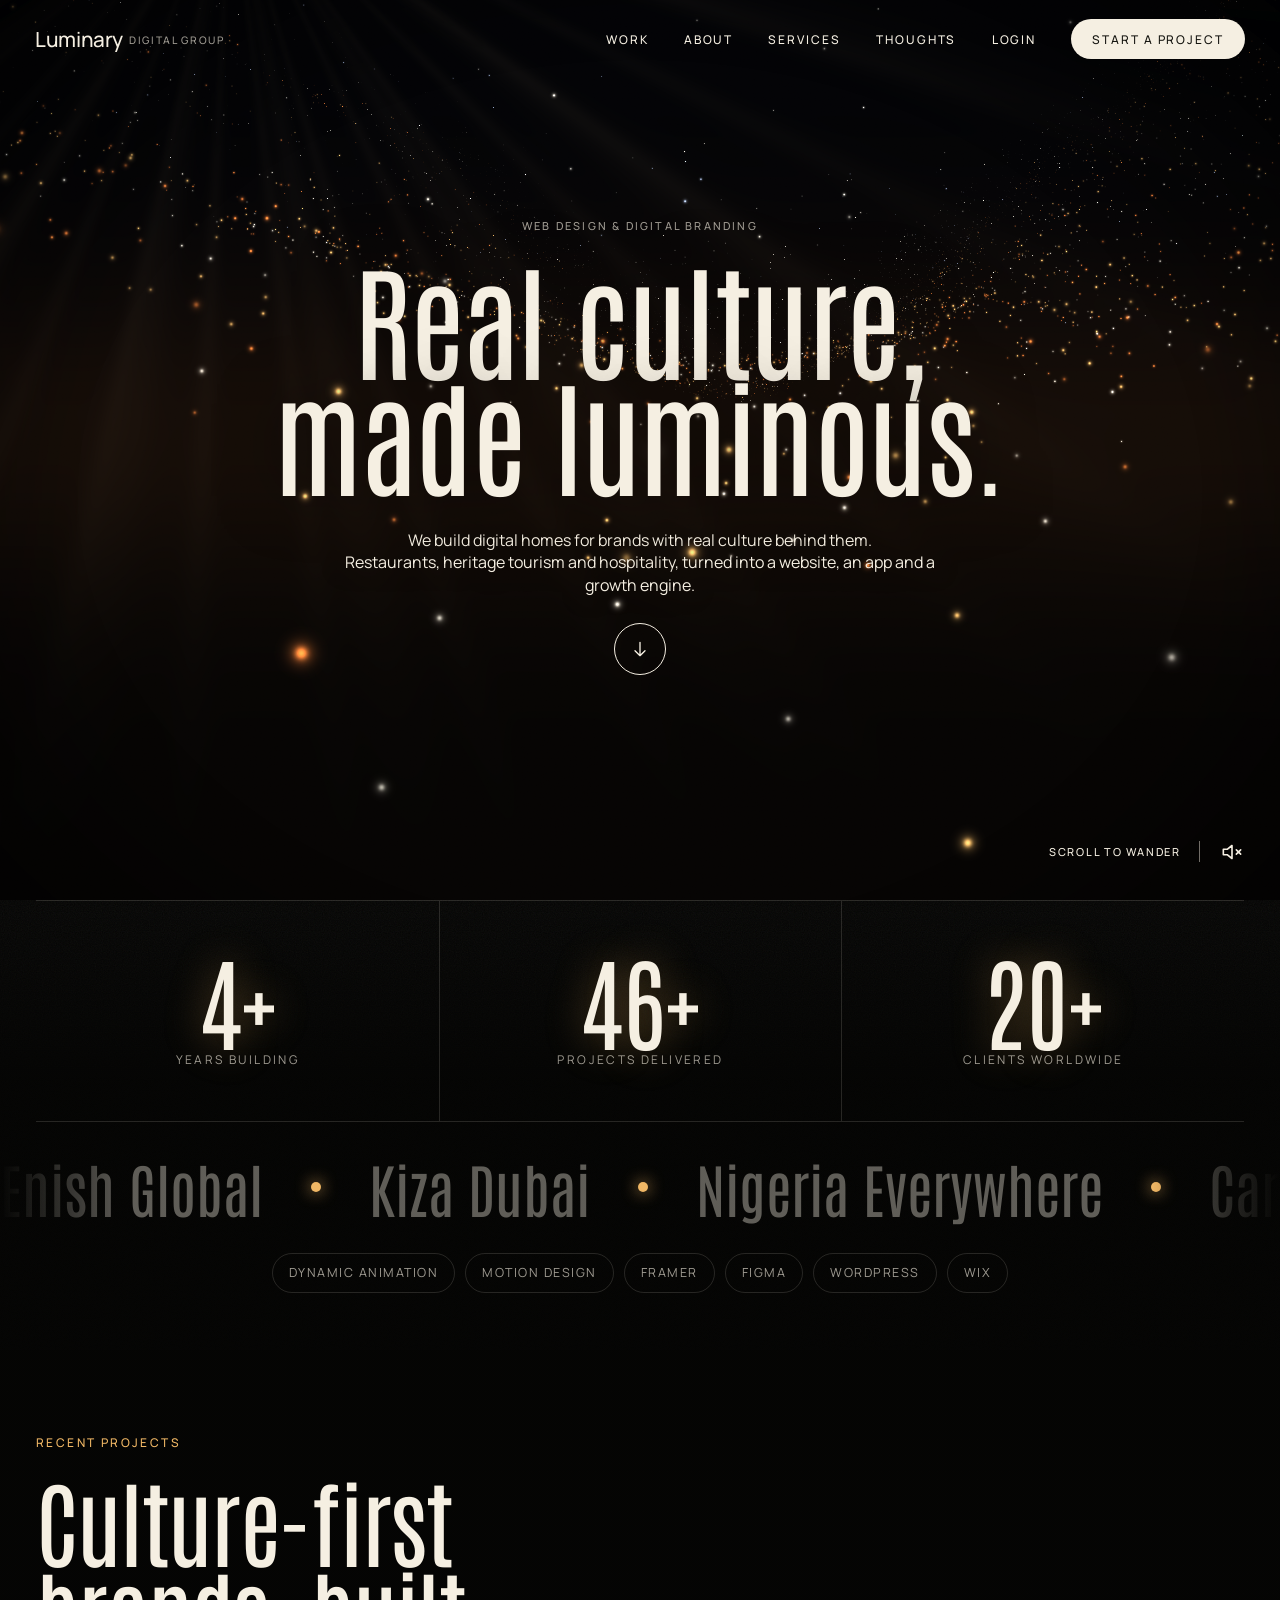
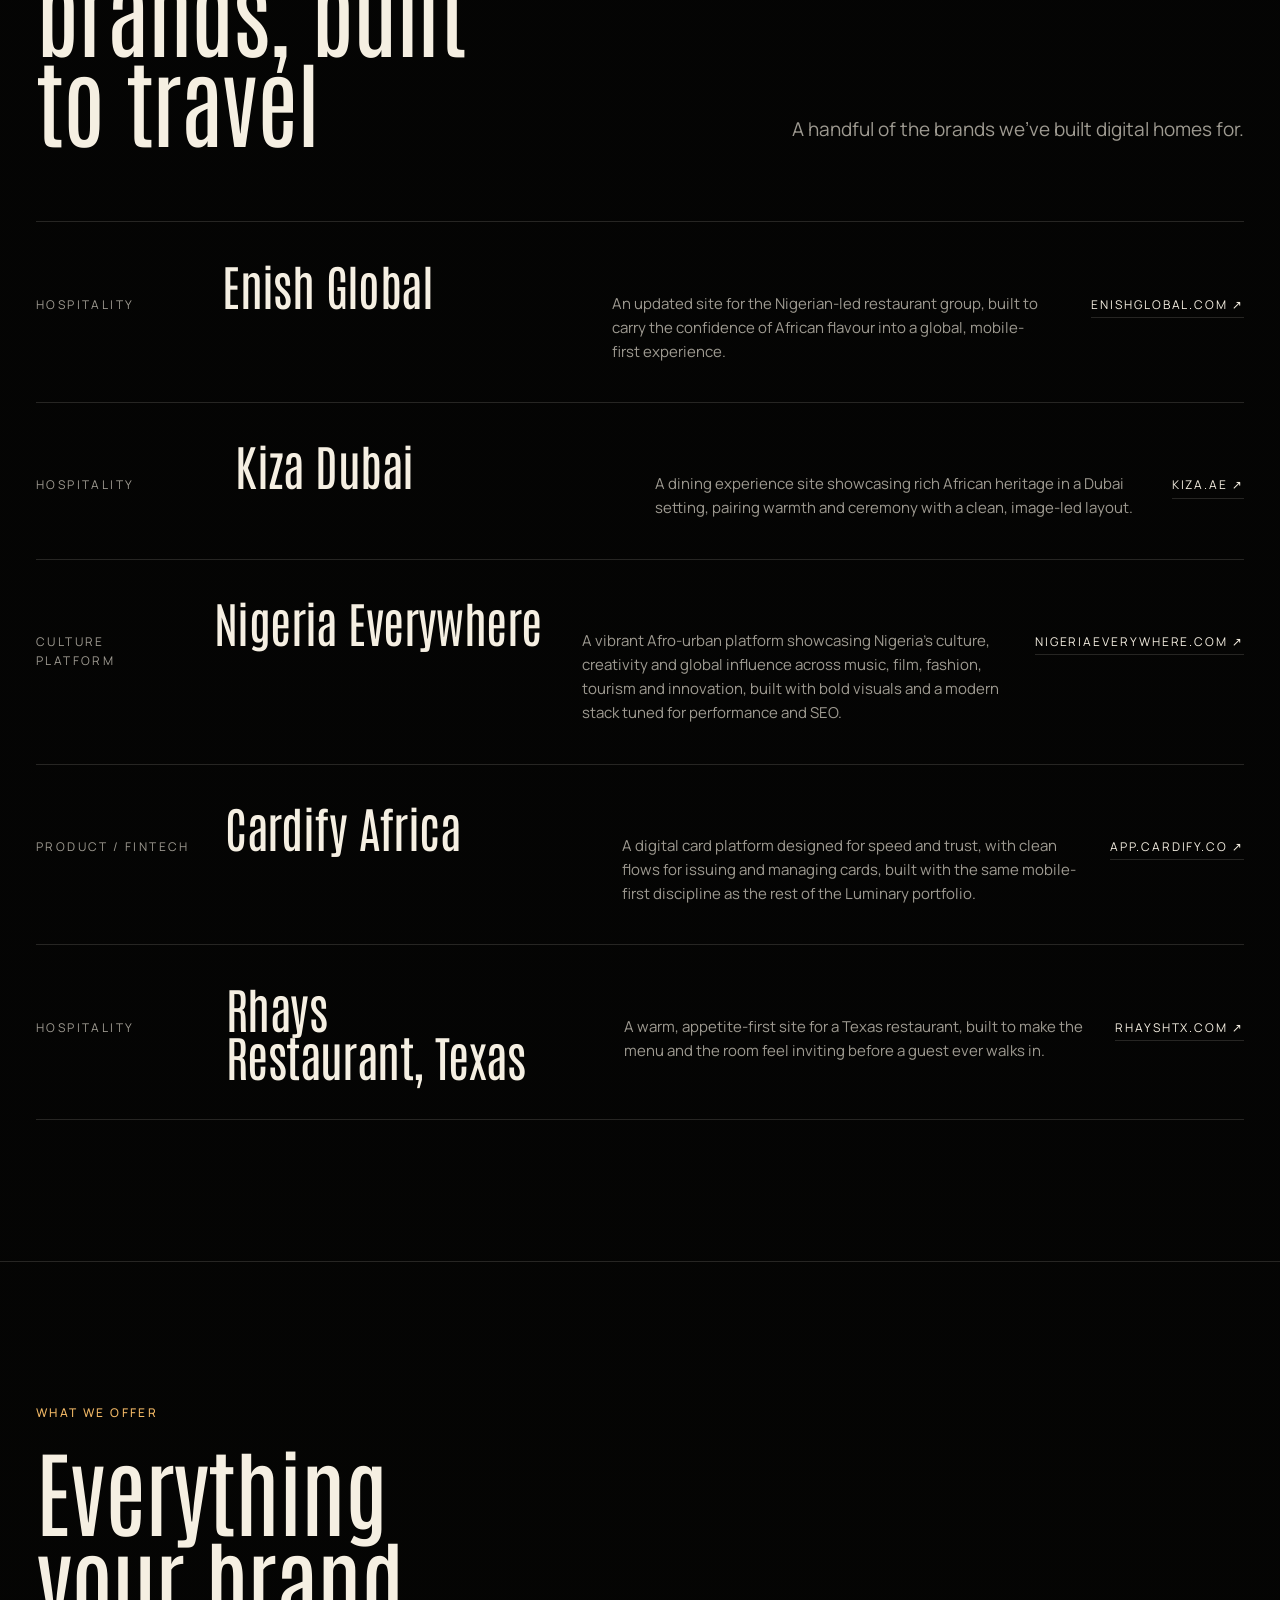
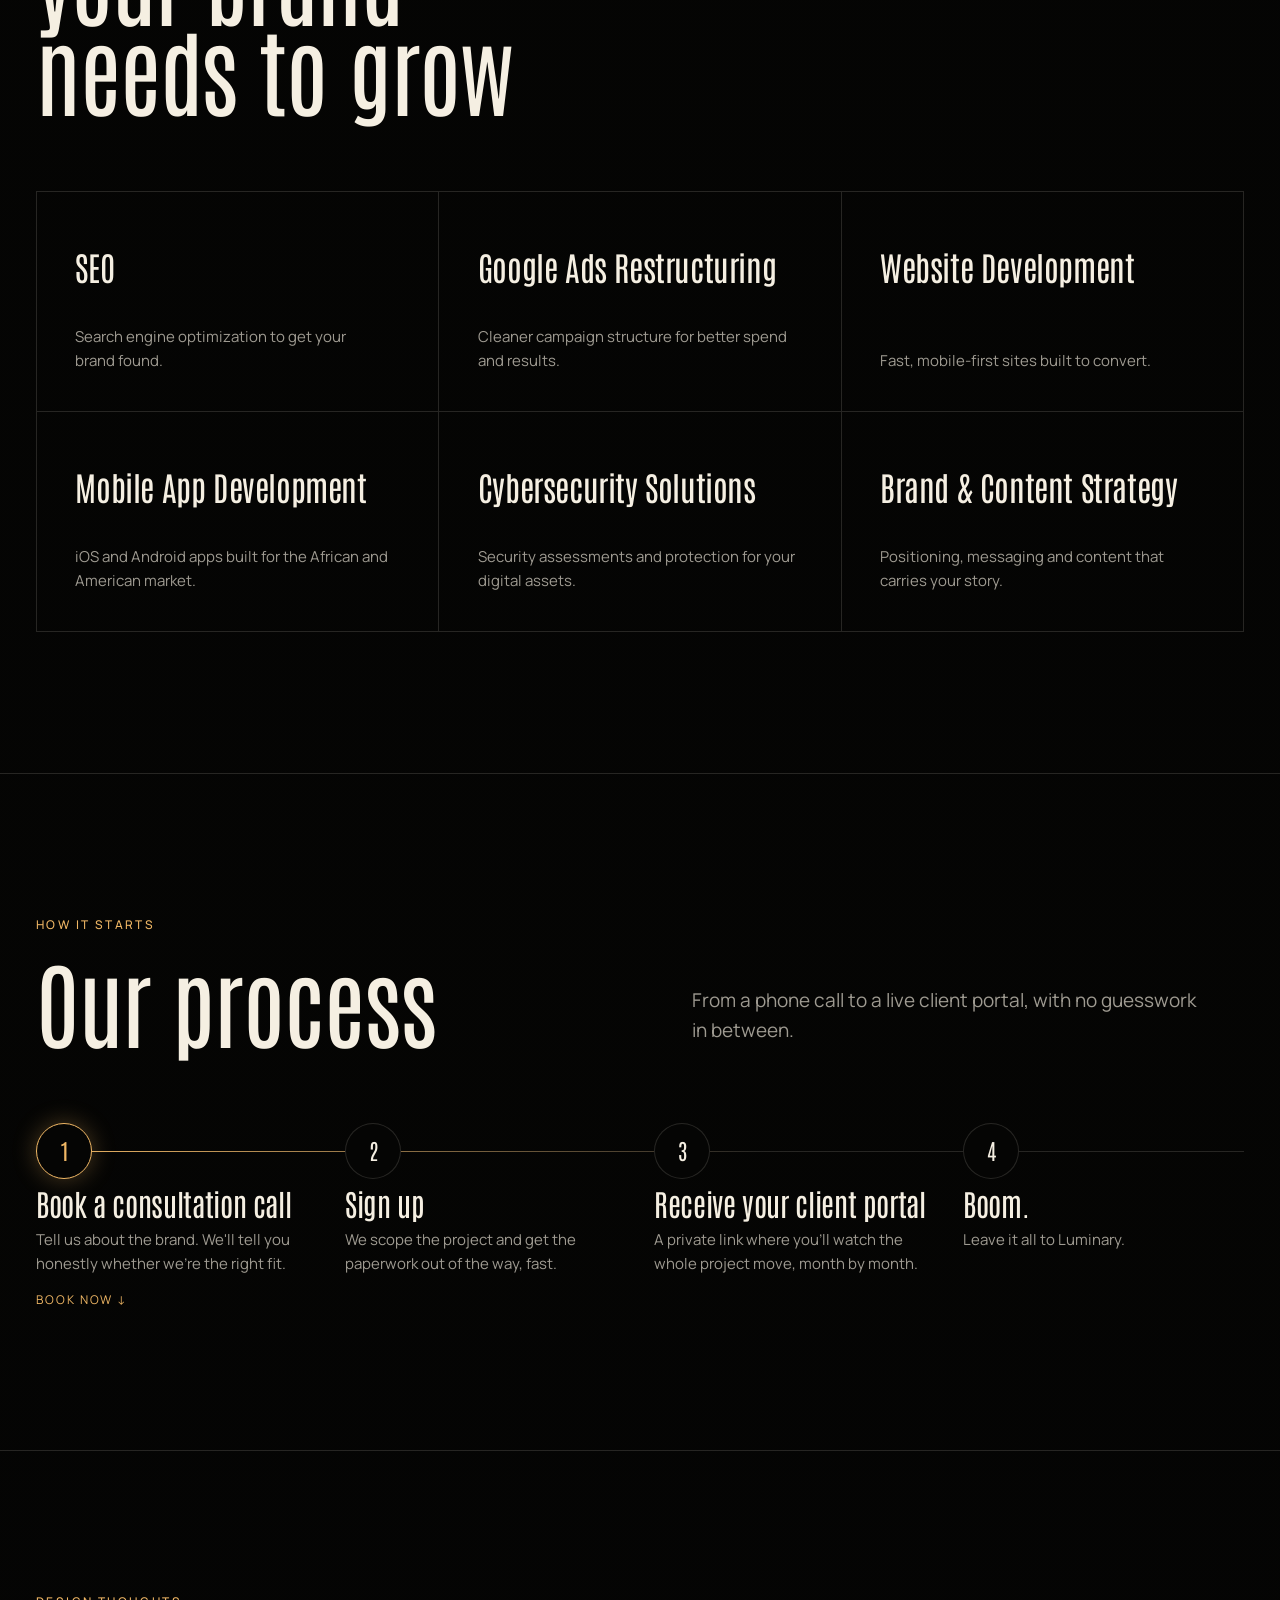
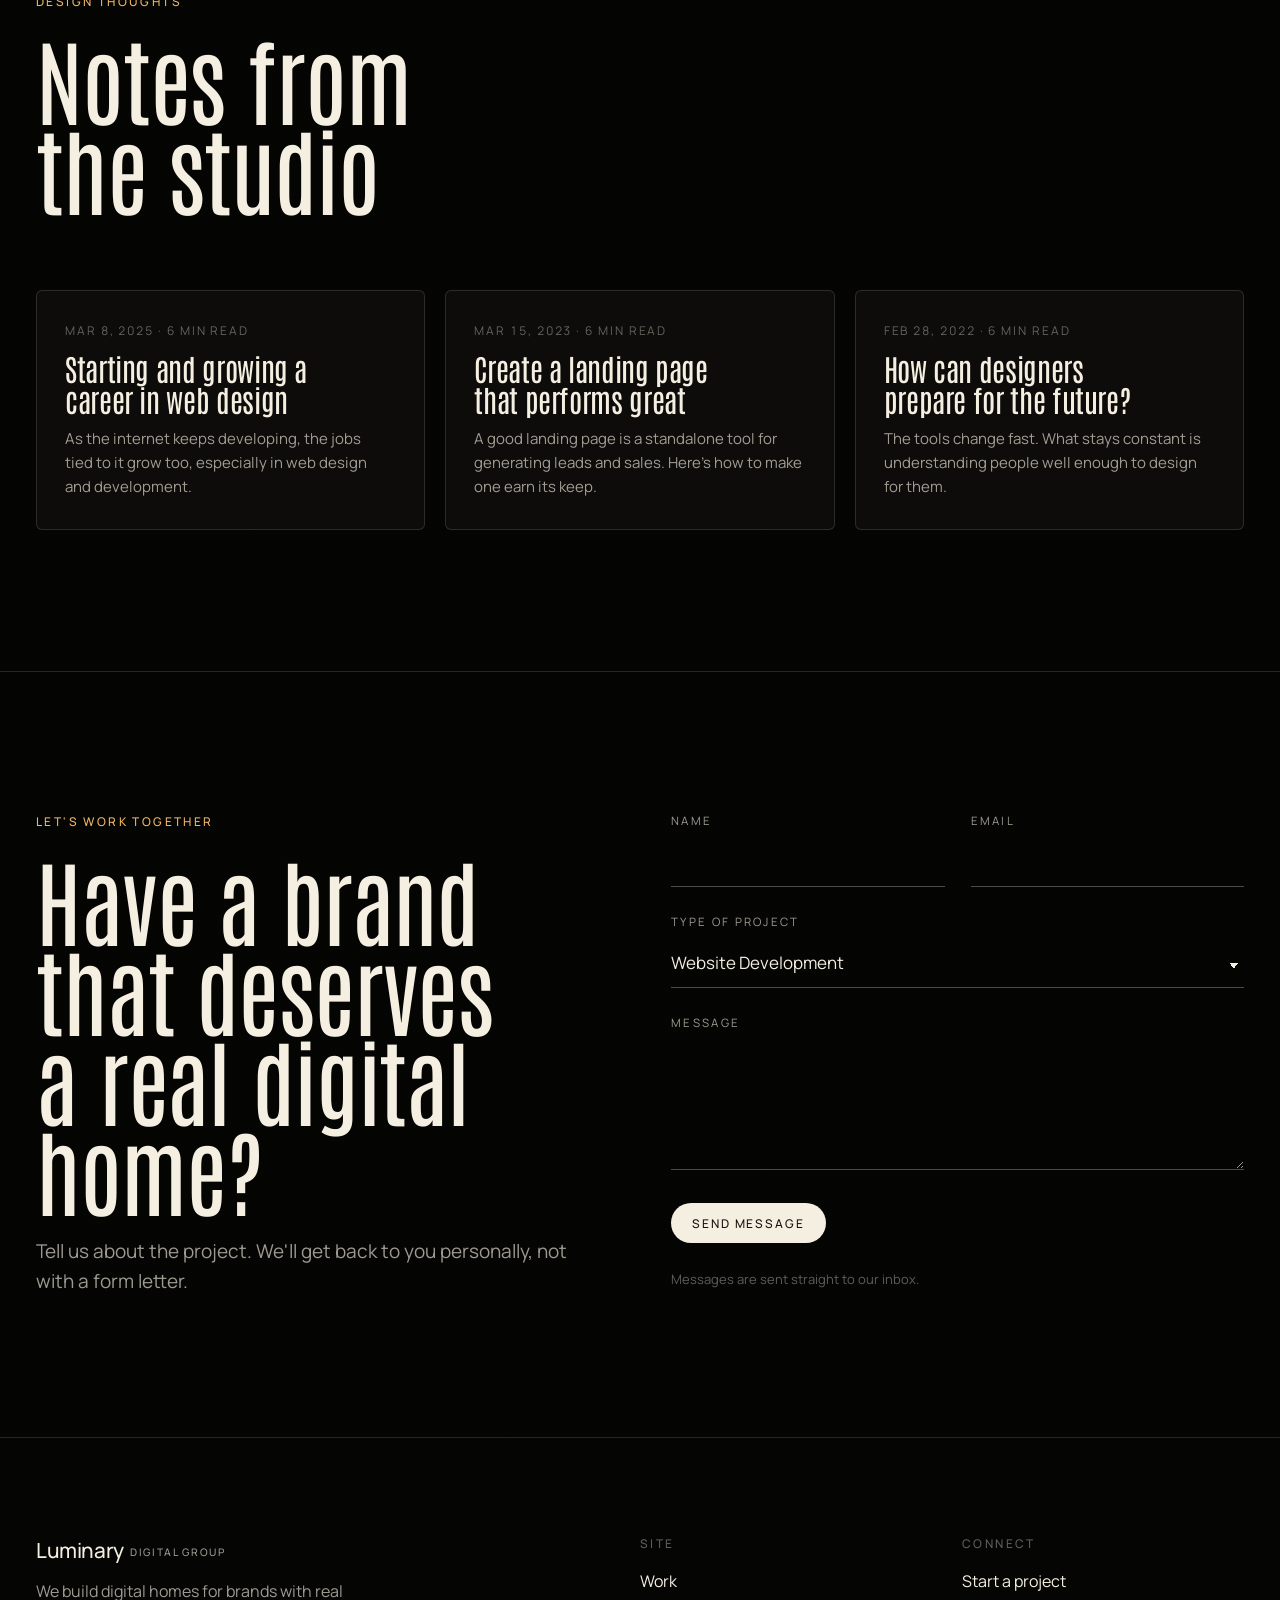
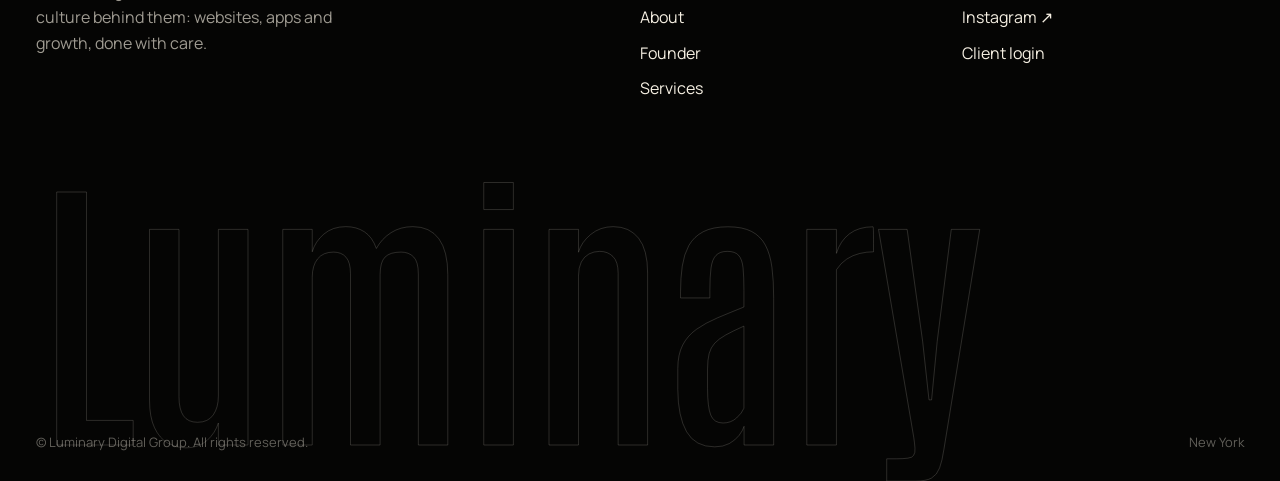
==== commit 9d9cc7c2: "Add full name, aliases and background to founder profile" ====
--- a/index.html
+++ b/index.html
@@ -33,12 +33,13 @@
     {
       "@type": "Person",
       "@id": "https://luminarydigitalgroup.com/#gabriel-uji",
-      "name": "Gabriel Uji",
+      "name": "Gabriel Ayomitunde Uji",
+      "alternateName": ["Gabriel Uji", "mr_eyanu"],
       "jobTitle": "Founder & CEO",
       "image": "https://luminarydigitalgroup.com/gabriel-uji-portrait.webp",
       "url": "https://luminarydigitalgroup.com/gabriel-uji",
       "worksFor": { "@id": "https://luminarydigitalgroup.com/#organization" },
-      "sameAs": ["https://www.linkedin.com/in/gabrieluji", "https://github.com/Gabgab11"]
+      "sameAs": ["https://www.linkedin.com/in/gabrieluji", "https://github.com/Gabgab11", "https://www.instagram.com/mr_eyanu/"]
     },
     {
       "@type": "WebSite",
--- a/styles.css
+++ b/styles.css
@@ -375,3 +375,6 @@
   .founder-strip{flex-direction:column;align-items:center;text-align:center}
   .founder-strip-text{align-items:center}
 }
+.founder-hero h1{white-space:normal;font-size:clamp(64px, calc(128 * var(--u)), 150px)}
+.founder-hero h1 .h1-line{display:block;white-space:nowrap}
+@media (max-width:900px){.founder-hero h1{font-size:clamp(44px, 13vw, 100px)}}
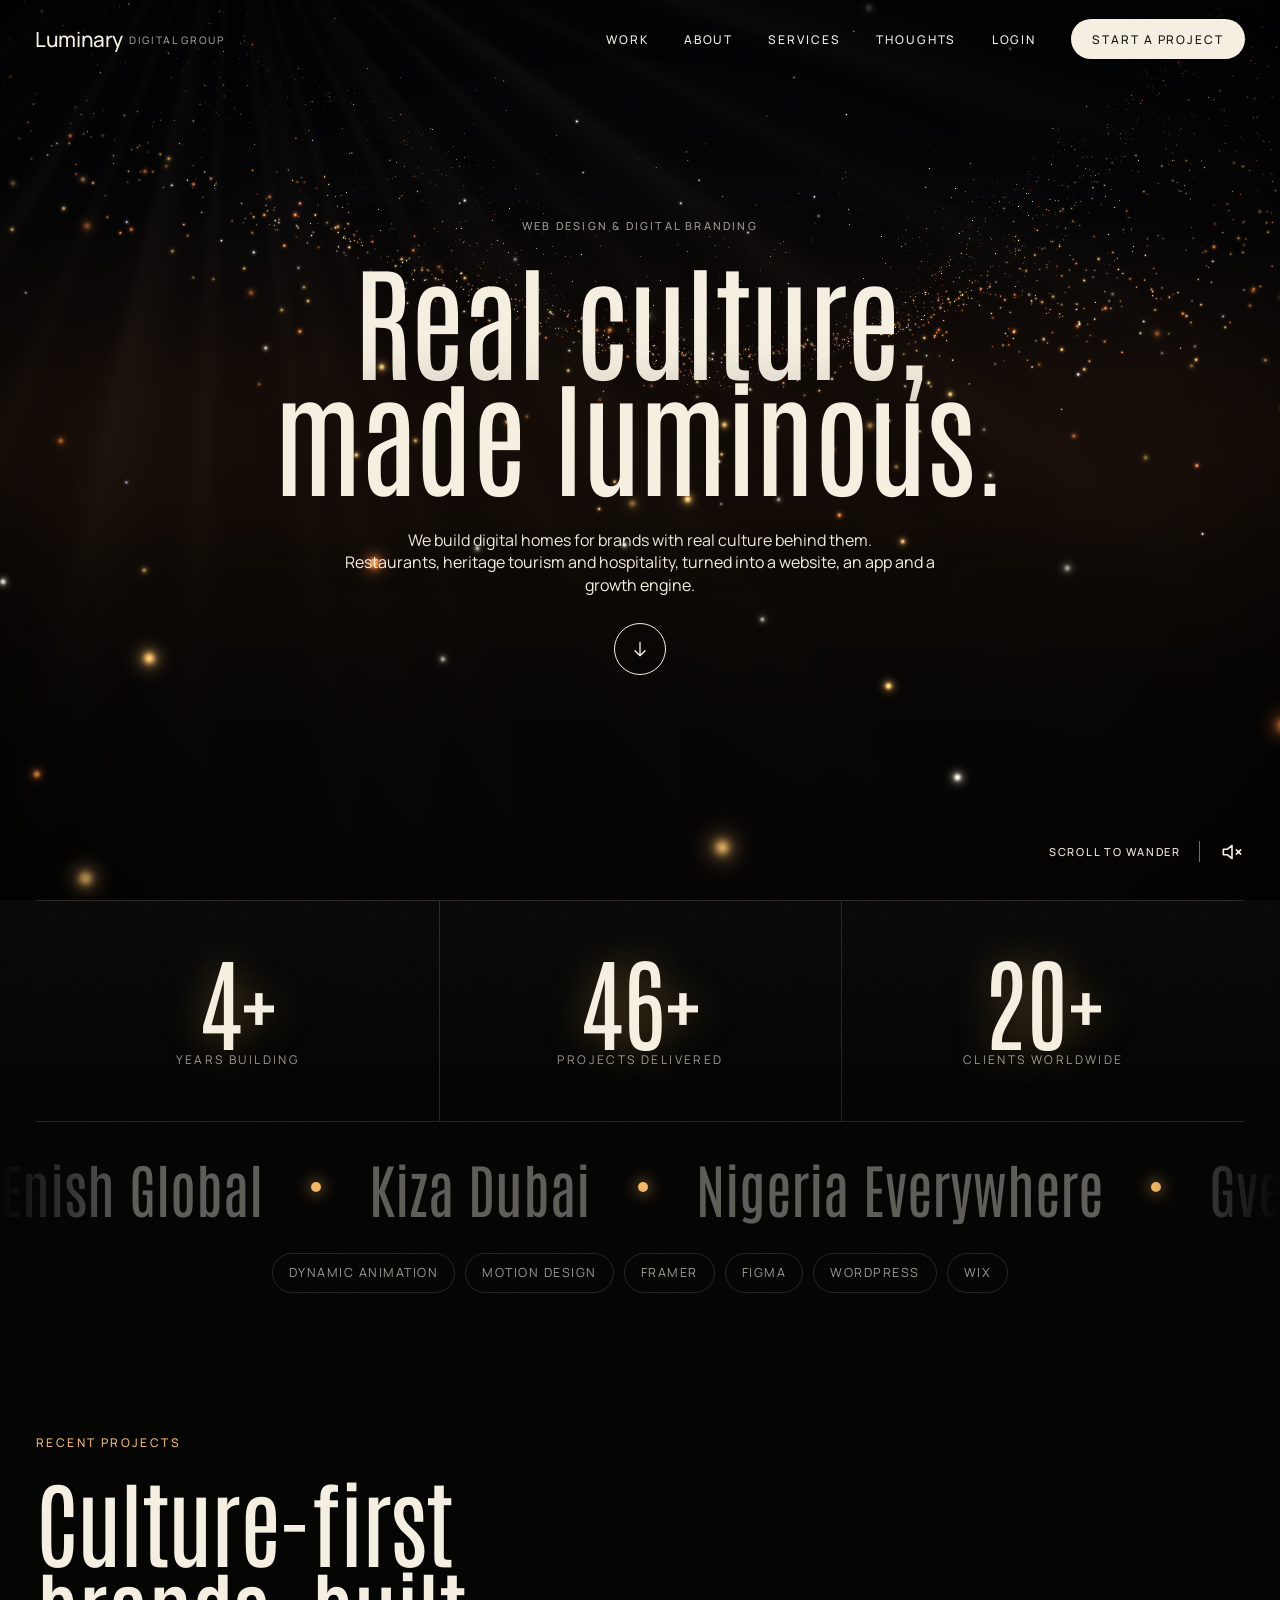
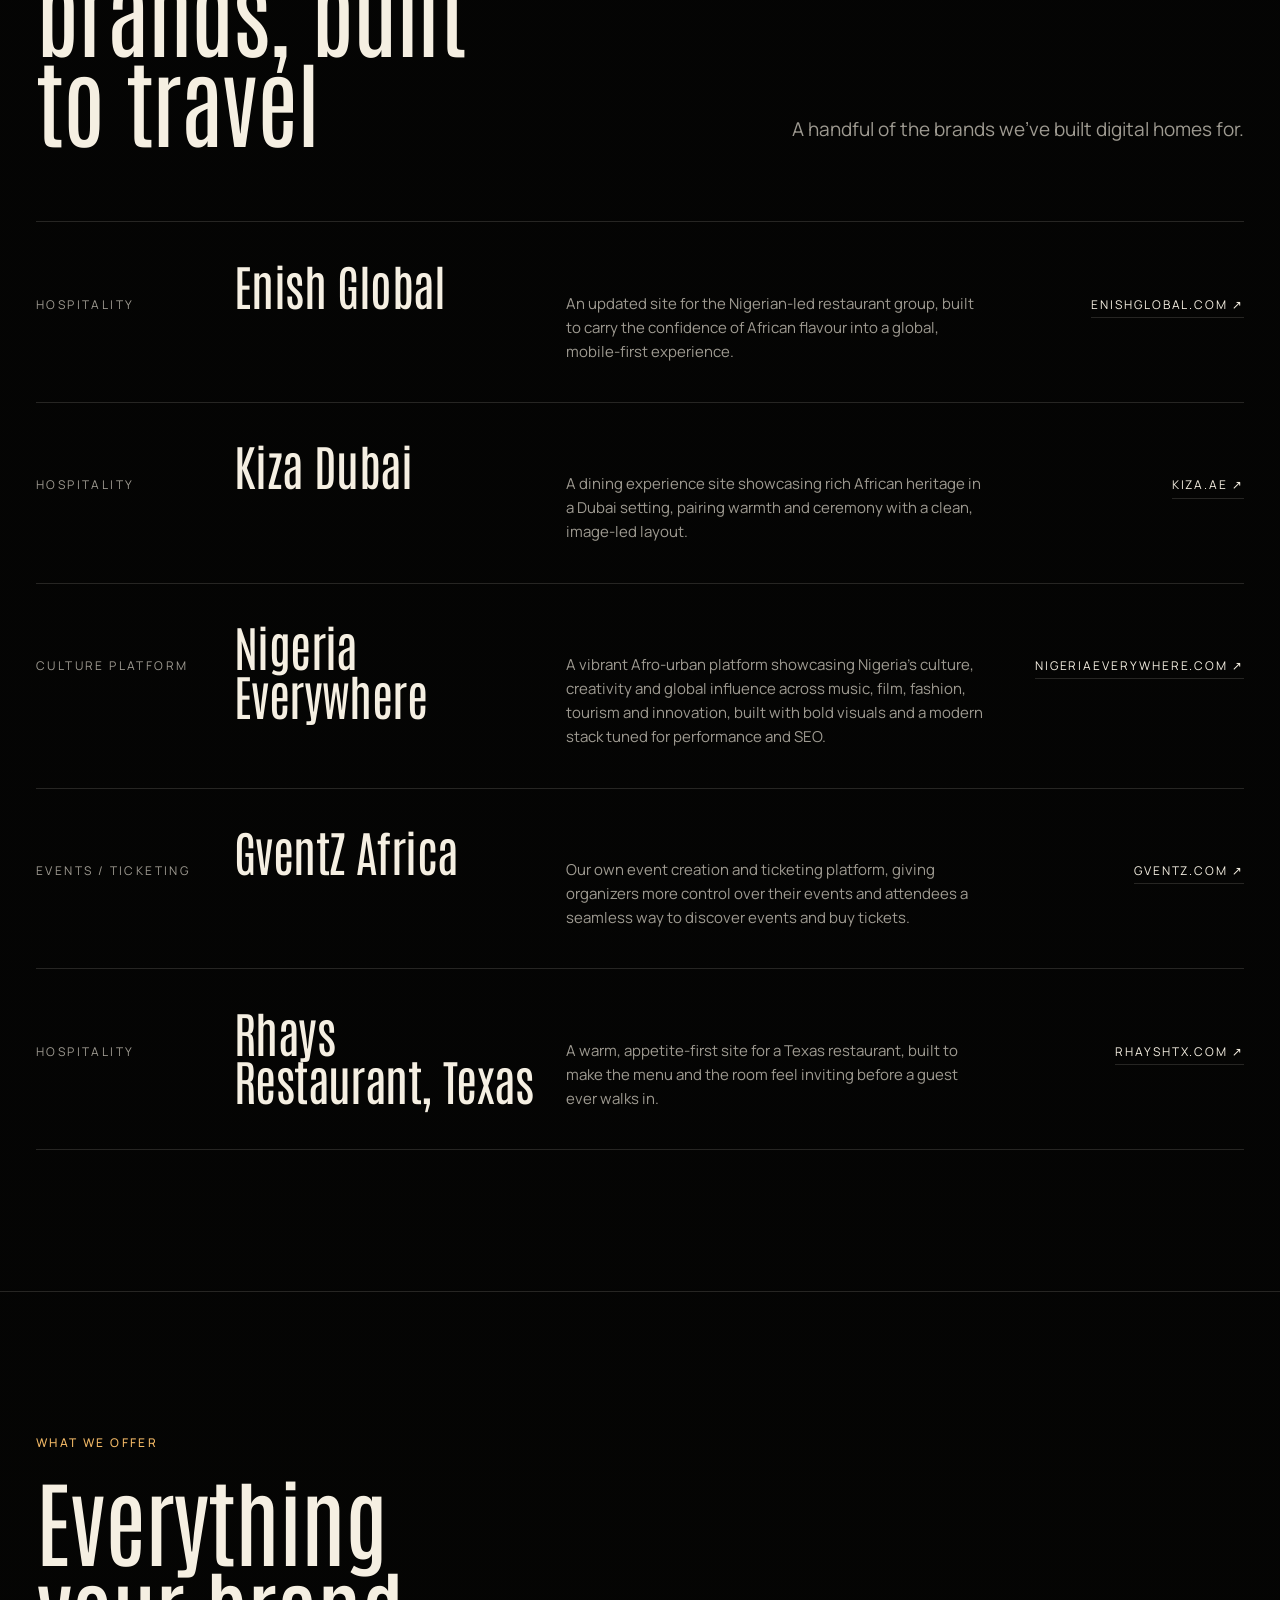
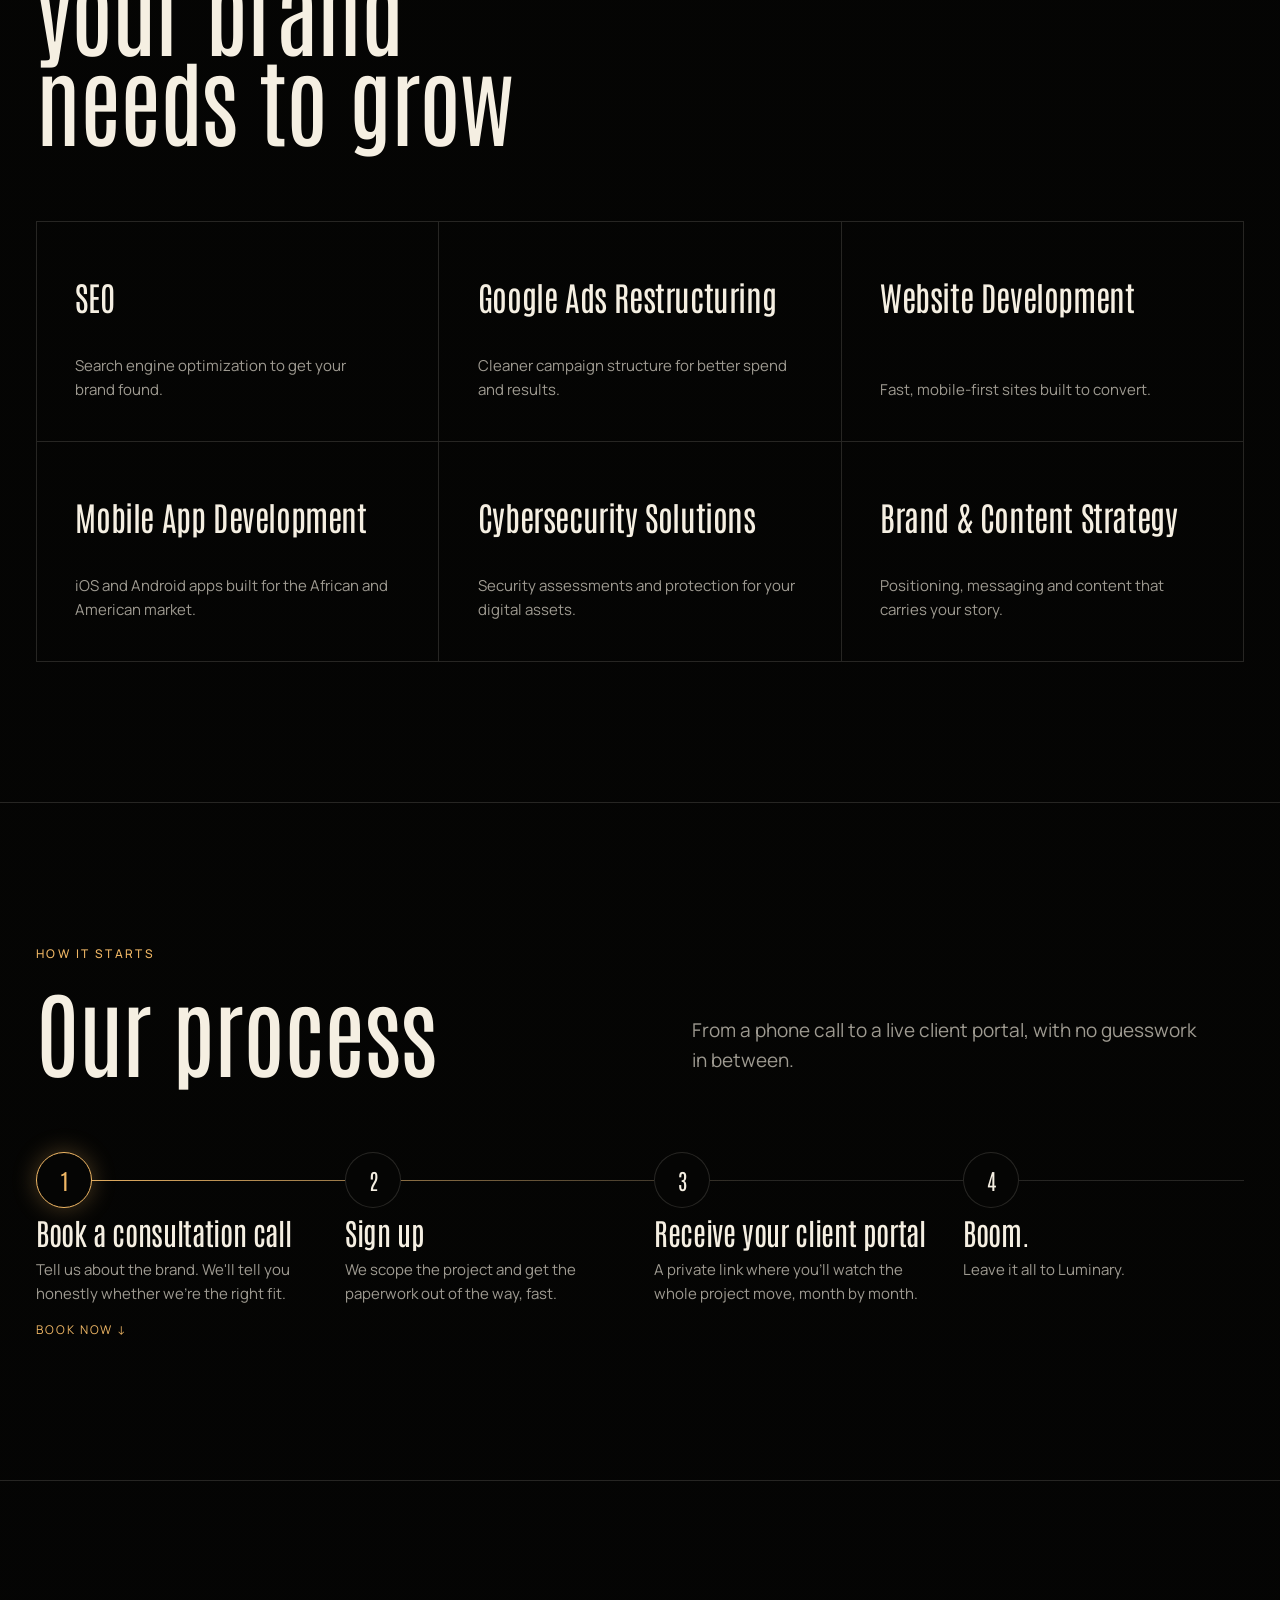
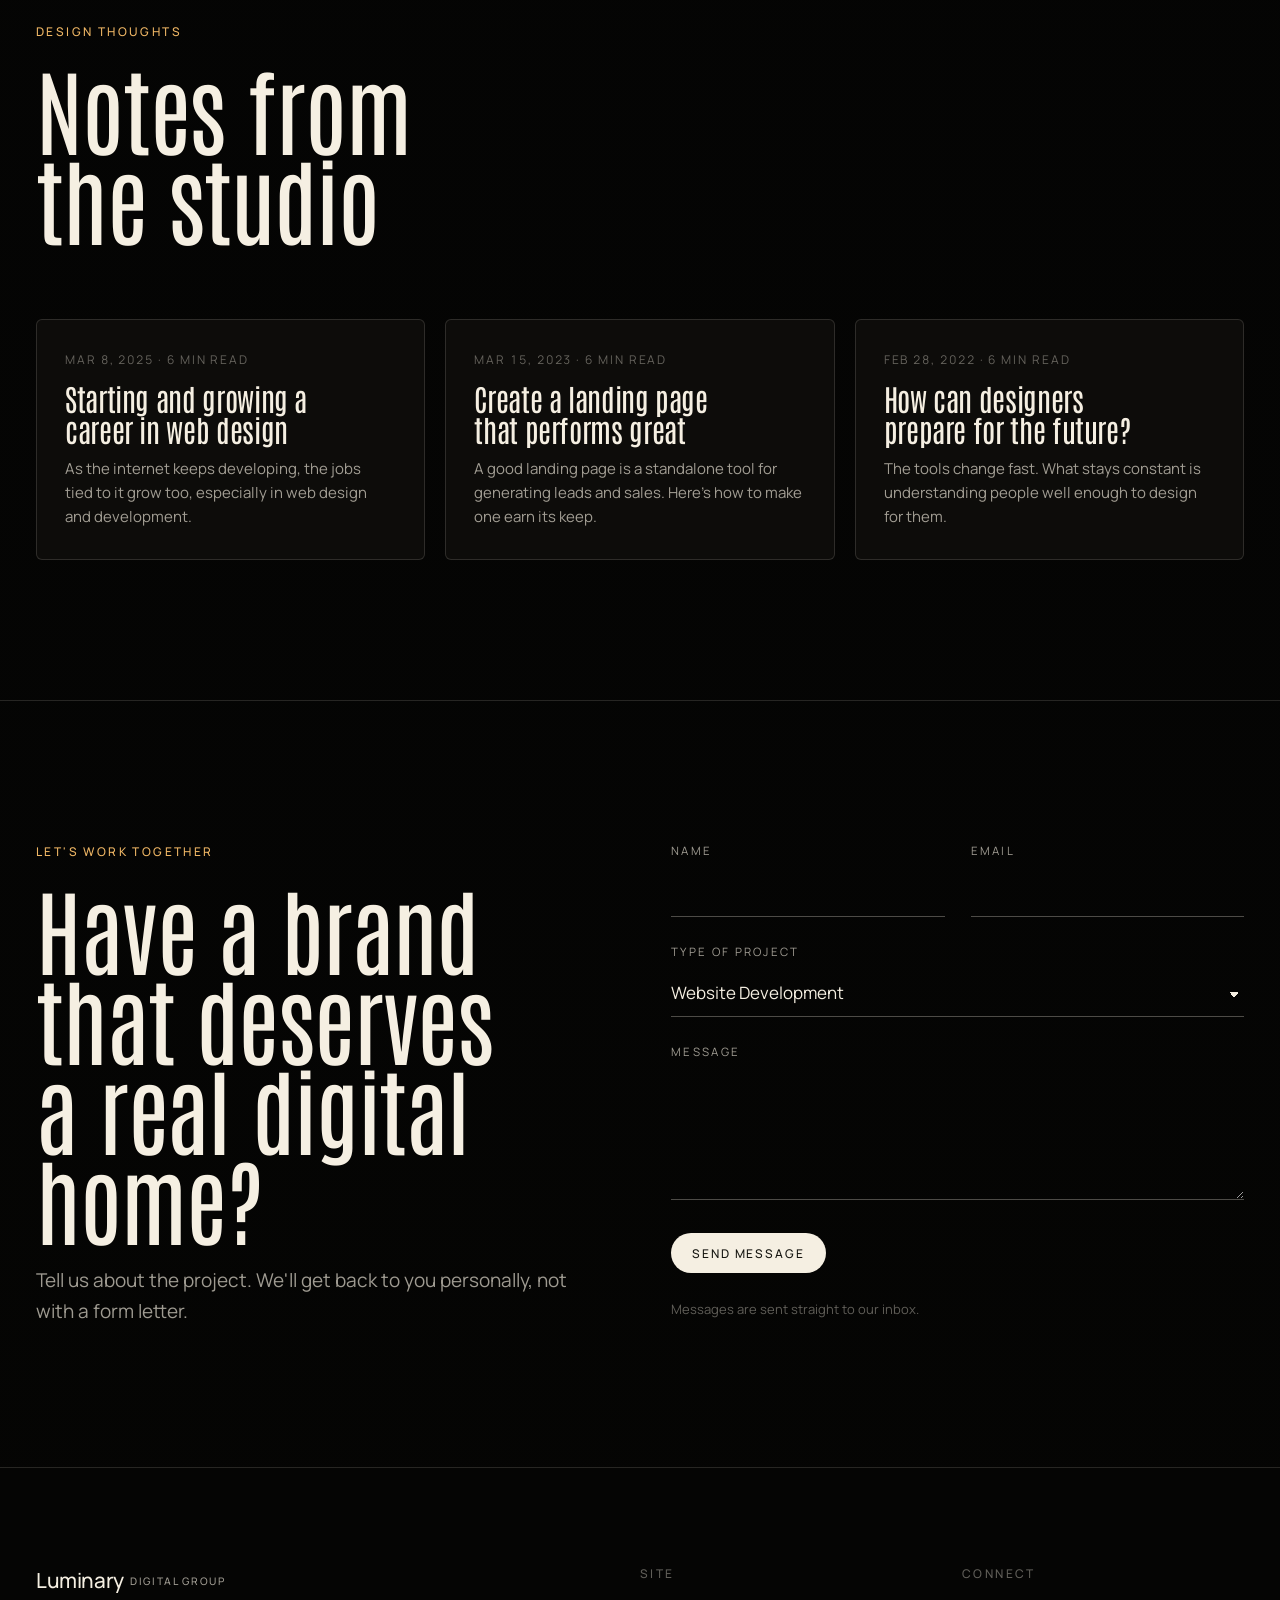
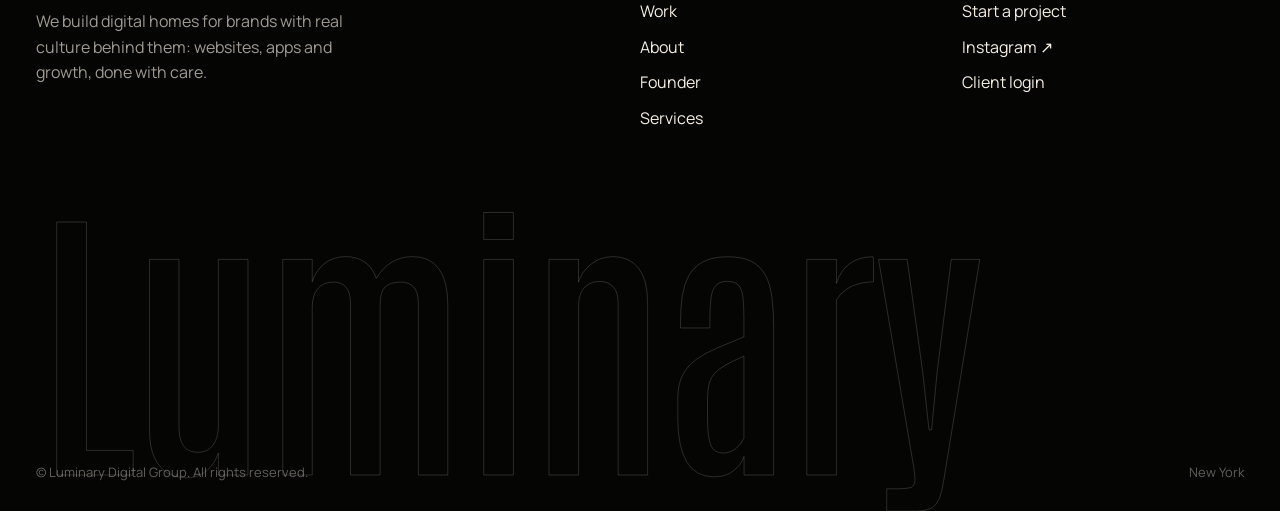
==== commit 026d2fa6: "Replace Cardify Africa with GventZ Africa; fix anchor offset and work columns" ====
--- a/index.html
+++ b/index.html
@@ -104,8 +104,8 @@
 
     <div class="marquee" aria-label="Businesses we've worked with">
       <div class="marquee-track">
-        <span>Enish Global</span><i></i><span>Kiza Dubai</span><i></i><span>Nigeria Everywhere</span><i></i><span>Cardify Africa</span><i></i><span>Rhays Restaurant</span><i></i>
-        <span aria-hidden="true">Enish Global</span><i></i><span aria-hidden="true">Kiza Dubai</span><i></i><span aria-hidden="true">Nigeria Everywhere</span><i></i><span aria-hidden="true">Cardify Africa</span><i></i><span aria-hidden="true">Rhays Restaurant</span><i></i>
+        <span>Enish Global</span><i></i><span>Kiza Dubai</span><i></i><span>Nigeria Everywhere</span><i></i><span>GventZ Africa</span><i></i><span>Rhays Restaurant</span><i></i>
+        <span aria-hidden="true">Enish Global</span><i></i><span aria-hidden="true">Kiza Dubai</span><i></i><span aria-hidden="true">Nigeria Everywhere</span><i></i><span aria-hidden="true">GventZ Africa</span><i></i><span aria-hidden="true">Rhays Restaurant</span><i></i>
       </div>
     </div>
 
@@ -144,10 +144,10 @@
             <a class="work-link" href="https://nigeriaeverywhere.com/" target="_blank" rel="noopener">nigeriaeverywhere.com ↗</a>
           </li>
           <li class="work-row reveal">
-            <span class="work-tag">Product / Fintech</span>
-            <h3>Cardify Africa</h3>
-            <p>A digital card platform designed for speed and trust, with clean flows for issuing and managing cards, built with the same mobile-first discipline as the rest of the Luminary portfolio.</p>
-            <a class="work-link" href="https://app.cardify.co/" target="_blank" rel="noopener">app.cardify.co ↗</a>
+            <span class="work-tag">Events / Ticketing</span>
+            <h3>GventZ Africa</h3>
+            <p>Our own event creation and ticketing platform, giving organizers more control over their events and attendees a seamless way to discover events and buy tickets.</p>
+            <a class="work-link" href="https://www.gventz.com/" target="_blank" rel="noopener">gventz.com ↗</a>
           </li>
           <li class="work-row reveal">
             <span class="work-tag">Hospitality</span>
--- a/styles.css
+++ b/styles.css
@@ -26,7 +26,7 @@
 }
 
 *{box-sizing:border-box;margin:0;padding:0}
-html{background:var(--night);scroll-behavior:smooth}
+html{background:var(--night);scroll-behavior:smooth;scroll-padding-top:110px}
 body{
   background:var(--night);color:var(--cream);
   font-family:var(--body);font-size:16px;line-height:1.6;
@@ -197,7 +197,7 @@
 /* work list */
 .work-list{list-style:none;border-top:1px solid var(--line)}
 .work-row{
-  position:relative;display:grid;grid-template-columns:minmax(150px, .7fr) 1.6fr 2fr auto;gap:28px;align-items:baseline;
+  position:relative;display:grid;grid-template-columns:170px minmax(0, 1.3fr) minmax(0, 1.8fr) 230px;gap:28px;align-items:baseline;
   padding:clamp(26px, 3vw, 40px) 0;border-bottom:1px solid var(--line);
 }
 .work-row > *{min-width:0}
@@ -210,6 +210,7 @@
 .work-row h3{font-size:clamp(34px, 3.8vw, 56px);line-height:1;transition:transform .4s var(--ease), color .3s}
 .work-row:hover h3{transform:translateX(8px);color:var(--lantern)}
 .work-row p{color:var(--cream-dim);font-size:15px}
+.work-row .work-link{justify-self:end}
 .work-link{font-size:12px;letter-spacing:.16em;text-transform:uppercase;white-space:nowrap;border-bottom:1px solid var(--line);padding-bottom:3px;transition:border-color .3s}
 .work-link:hover{border-color:var(--cream)}
 
@@ -296,6 +297,7 @@
 /* ---------- phones and tablets ---------- */
 @media (max-width:1000px){
   .work-row{grid-template-columns:1fr auto;gap:10px 20px}
+  .work-row .work-link{justify-self:start}
   .work-row .work-tag{grid-column:1 / -1}
   .work-row p{grid-column:1 / -1;order:3}
   .services,.cards{grid-template-columns:repeat(2, 1fr)}
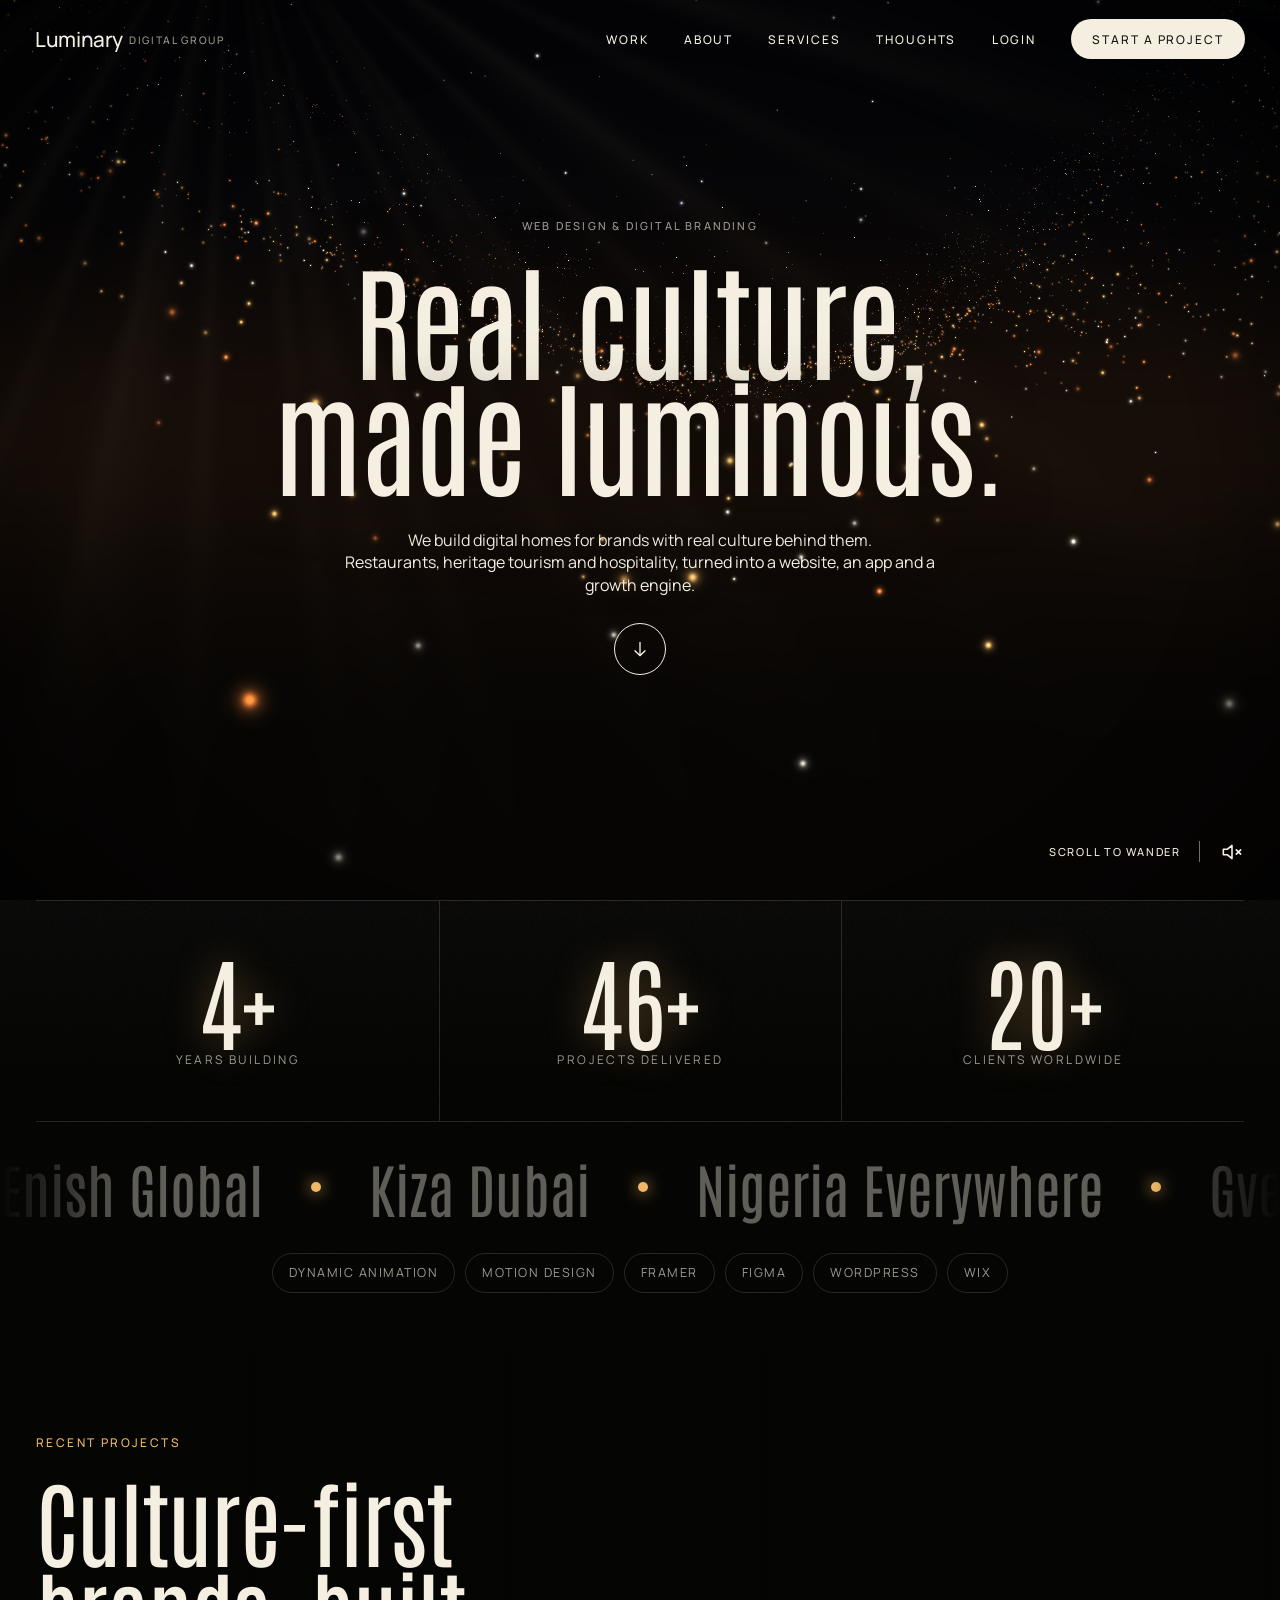
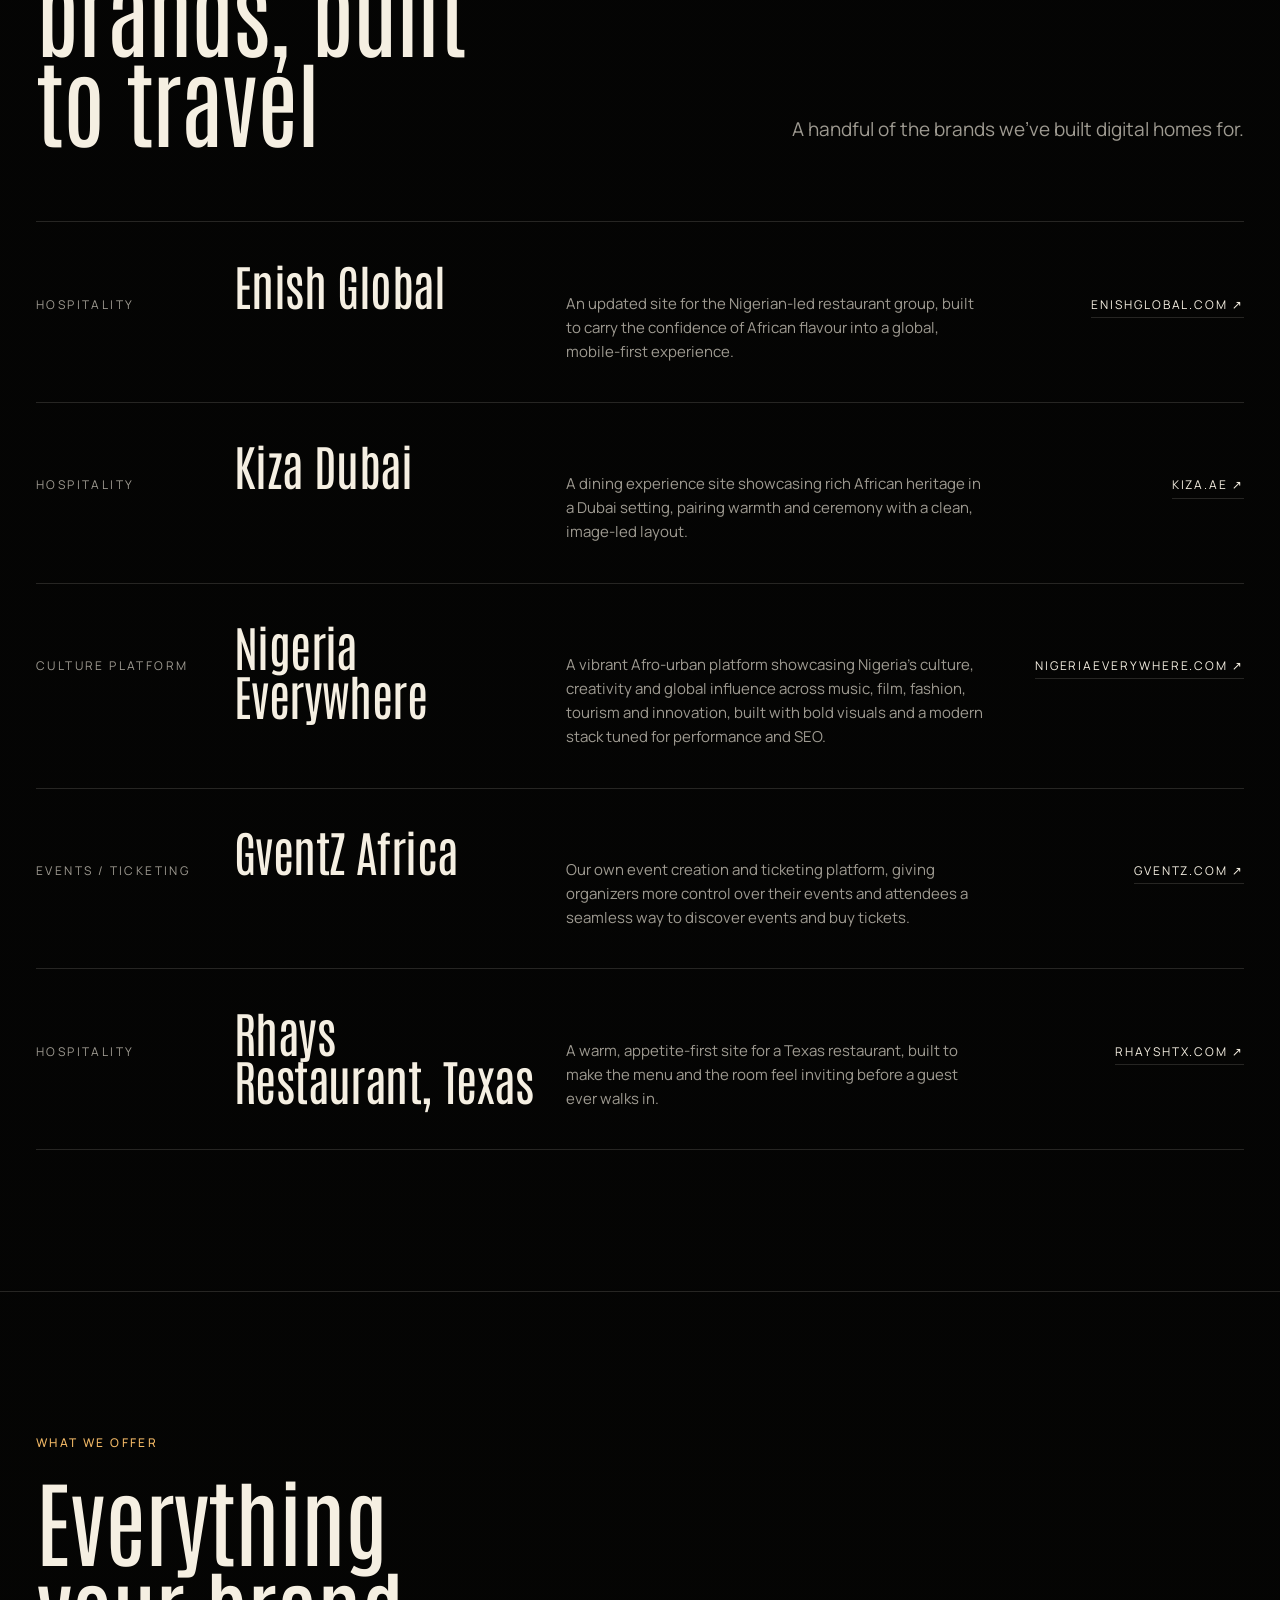
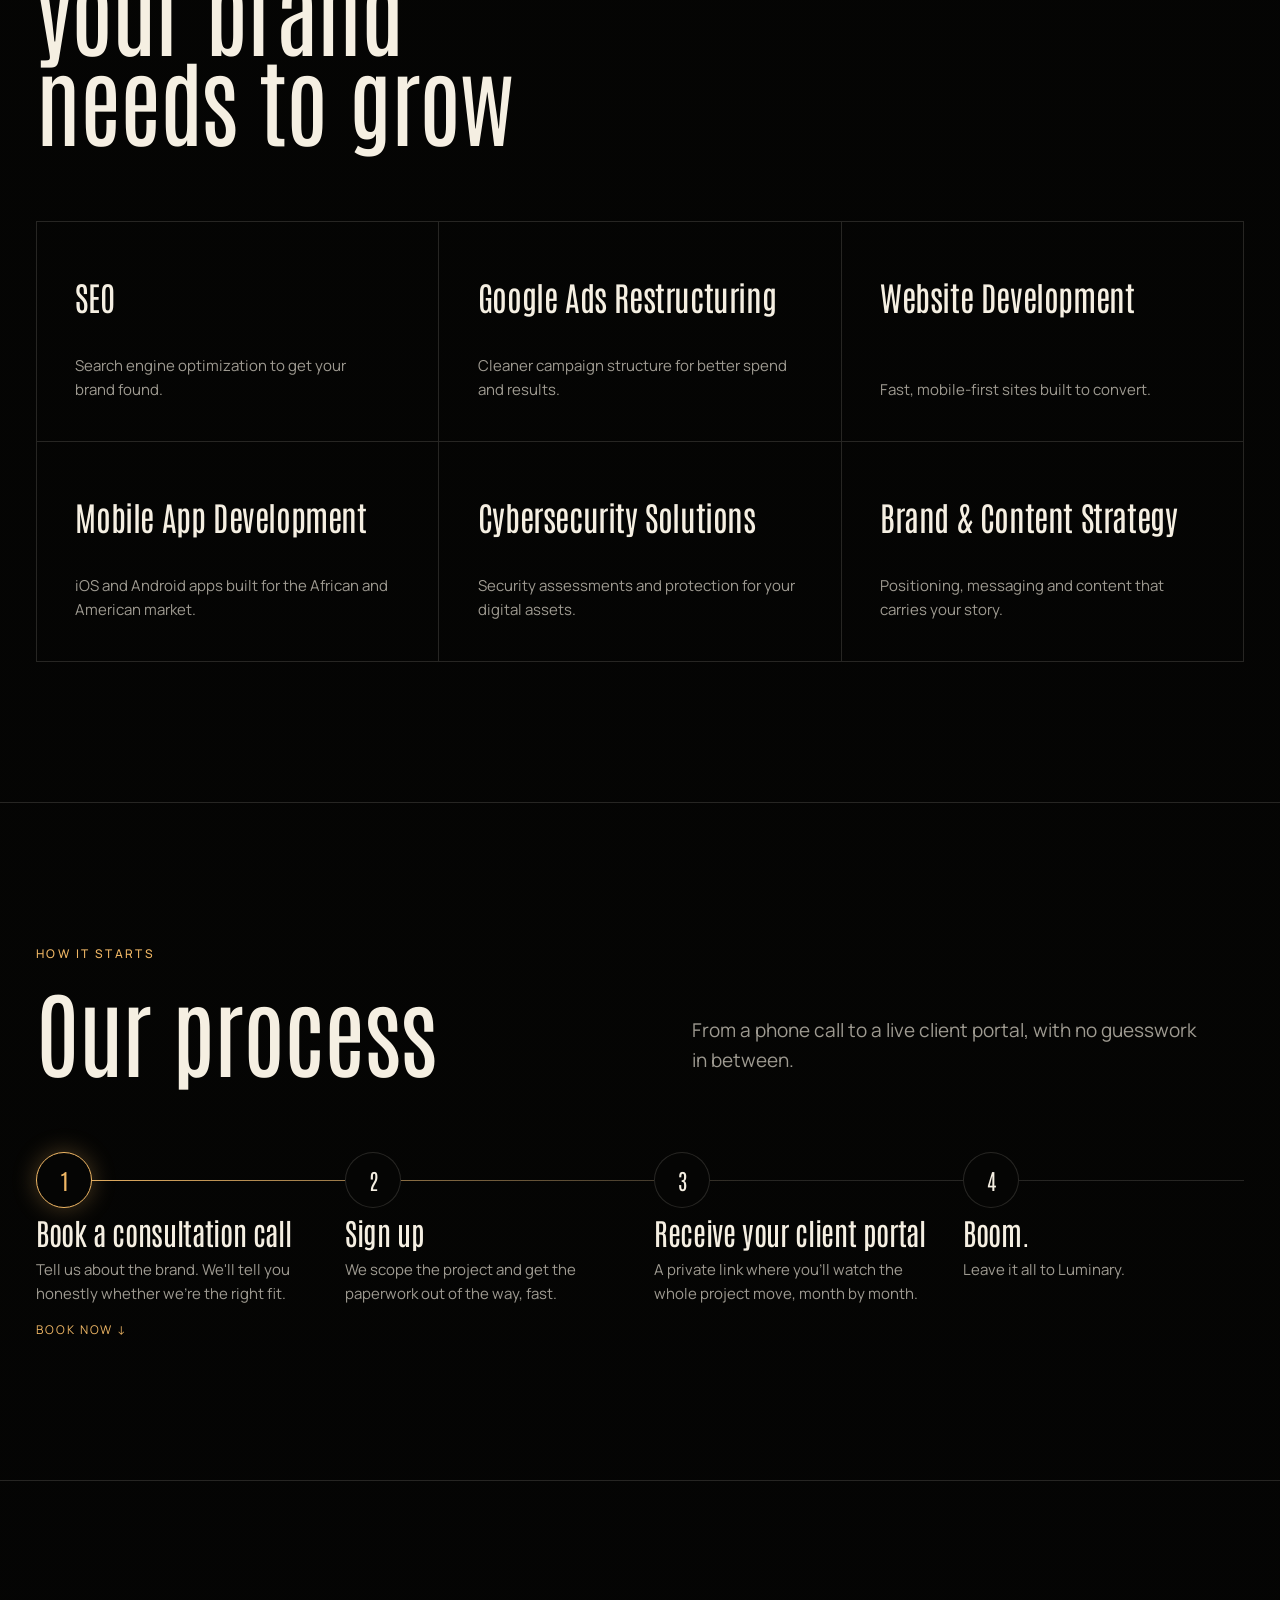
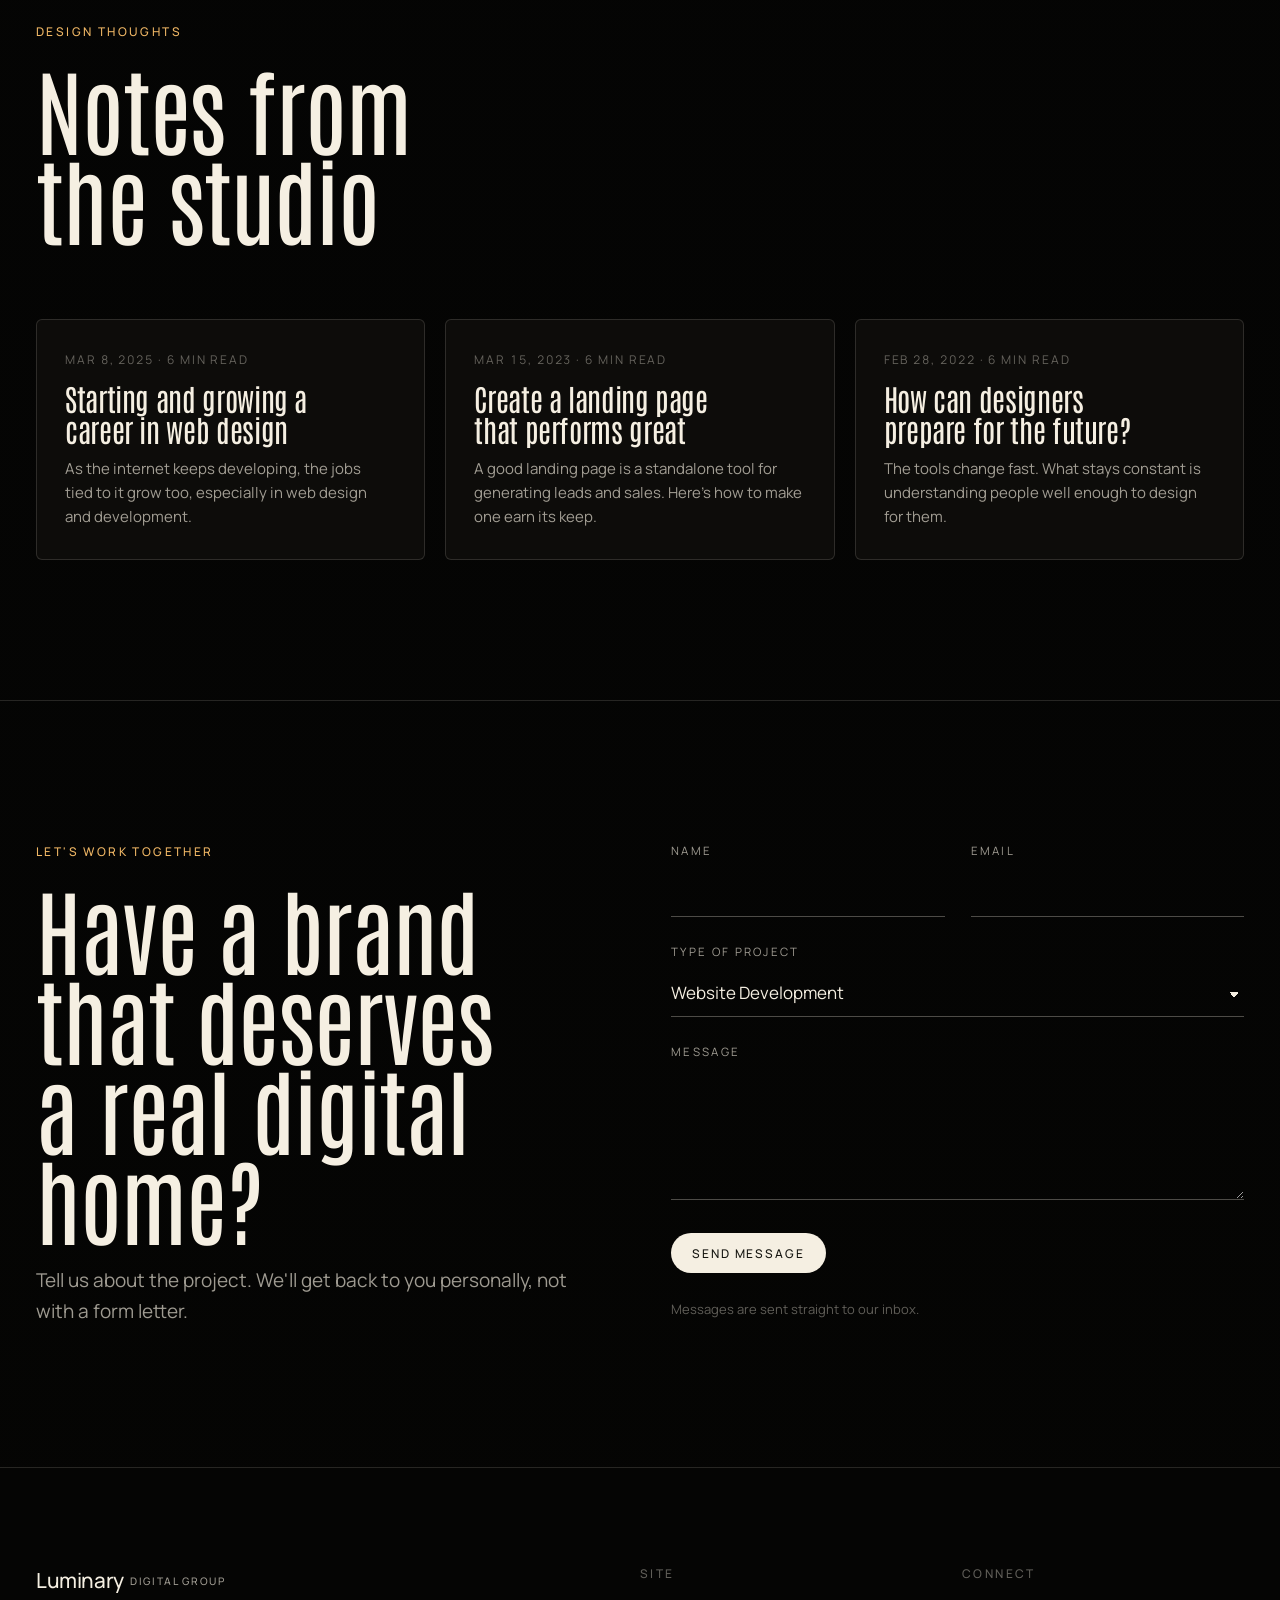
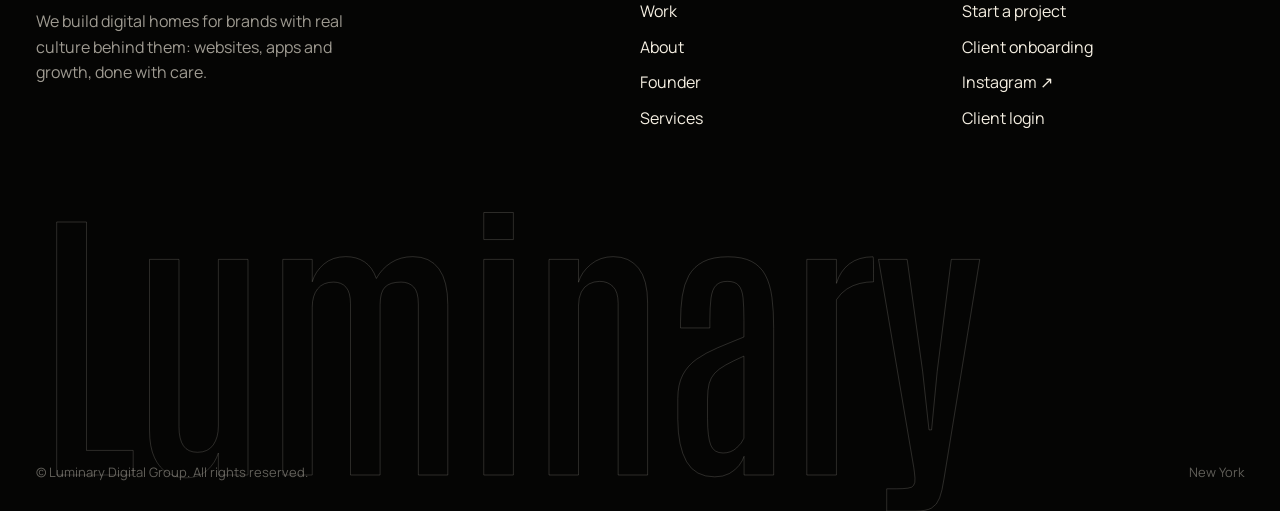
==== commit cc09ad06: "Add client onboarding page" ====
--- a/index.html
+++ b/index.html
@@ -255,7 +255,7 @@
         <p>We build digital homes for brands with real culture behind them: websites, apps and growth, done with care.</p>
       </div>
       <div class="foot-col"><b>Site</b><a href="#work">Work</a><a href="about.html">About</a><a href="gabriel-uji.html">Founder</a><a href="#services">Services</a></div>
-      <div class="foot-col"><b>Connect</b><a href="#contact">Start a project</a><a href="https://www.instagram.com/mr_eyanu/" target="_blank" rel="noopener">Instagram ↗</a><a href="https://portal.luminarydigitalgroup.com/login/">Client login</a></div>
+      <div class="foot-col"><b>Connect</b><a href="#contact">Start a project</a><a href="onboarding.html">Client onboarding</a><a href="https://www.instagram.com/mr_eyanu/" target="_blank" rel="noopener">Instagram ↗</a><a href="https://portal.luminarydigitalgroup.com/login/">Client login</a></div>
     </div>
     <div class="foot-mark" aria-hidden="true">Luminary</div>
     <div class="foot-bottom"><span>© Luminary Digital Group. All rights reserved.</span><span>New York</span></div>
--- a/styles.css
+++ b/styles.css
@@ -380,3 +380,49 @@
 .founder-hero h1{white-space:normal;font-size:clamp(64px, calc(128 * var(--u)), 150px)}
 .founder-hero h1 .h1-line{display:block;white-space:nowrap}
 @media (max-width:900px){.founder-hero h1{font-size:clamp(44px, 13vw, 100px)}}
+
+/* ---------- client onboarding ---------- */
+.ob-hero{min-height:64vh;min-height:64svh}
+.ob{max-width:860px}
+.ob-steps{list-style:none;display:grid;grid-template-columns:repeat(4,1fr);gap:12px;margin-bottom:16px}
+.ob-steps li{font-size:12px;letter-spacing:.2em;text-transform:uppercase;color:var(--cream-faint);transition:color .4s var(--ease)}
+.ob-steps li span{display:block;font-family:var(--display);font-size:clamp(28px,3.4vw,44px);letter-spacing:0;line-height:1;margin-bottom:6px}
+.ob-steps li.is-current{color:var(--cream)}
+.ob-steps li.is-current span{color:var(--lantern)}
+.ob-steps li.is-done{color:var(--cream-dim)}
+.ob-bar{height:1px;background:var(--line);margin-bottom:clamp(40px,6vw,72px);overflow:hidden}
+.ob-bar i{display:block;height:100%;width:25%;background:var(--lantern);box-shadow:0 0 18px var(--lantern);transition:width .6s var(--ease)}
+.ob-form fieldset{border:0;display:grid;gap:30px;min-width:0}
+.ob-form legend{padding:0;margin-bottom:8px}
+.ob-form legend h2{font-size:clamp(36px,4.6vw,64px);line-height:1}
+.ob-panel.is-active{animation:obIn .6s var(--ease)}
+@keyframes obIn{from{opacity:0;transform:translateY(14px)}to{opacity:1;transform:none}}
+.ob-q{display:block;font-size:11.5px;letter-spacing:.2em;text-transform:uppercase;color:var(--cream-dim);margin-bottom:14px}
+.ob-chips{display:flex;flex-wrap:wrap;gap:10px}
+.ob-chips label{position:relative;cursor:pointer;margin:0;font-size:inherit;letter-spacing:normal;text-transform:none;color:inherit}
+.ob-chips input{position:absolute;opacity:0;width:1px;height:1px}
+.ob-chips span{display:inline-block;border:1px solid rgba(245,239,226,.3);border-radius:99px;padding:11px 18px;font-size:14px;color:var(--cream-dim);transition:all .25s var(--ease)}
+.ob-chips label:hover span{border-color:var(--cream);color:var(--cream)}
+.ob-chips input:checked + span{background:var(--lantern);border-color:var(--lantern);color:var(--on-cream);box-shadow:0 0 28px rgba(240,183,101,.35)}
+.ob-chips input:focus-visible + span{outline:2px solid var(--lantern);outline-offset:3px}
+.ob-form .is-invalid input:not([type=checkbox]):not([type=radio]),.ob-form input.is-invalid,.ob-form textarea.is-invalid{border-bottom-color:#e8846b}
+.ob-chips.is-invalid span{border-color:#e8846b}
+.ob-form input::placeholder,.ob-form textarea::placeholder{color:var(--cream-faint)}
+.ob-form input[type=date]{color-scheme:dark}
+.ob-hp{position:absolute;left:-9999px;width:1px;height:1px;overflow:hidden}
+.ob-nav{display:flex;gap:14px;align-items:center;flex-wrap:wrap;margin-top:10px}
+.ob-nav .pill{border:0;cursor:pointer}
+.ob-nav .pill:disabled{opacity:.6;cursor:progress}
+.ob-nav .ghost{cursor:pointer;background:transparent;color:var(--cream)}
+.ob-nav .ghost:hover{background:var(--cream);color:var(--on-cream)}
+.ob-form .form-status{color:#f0b38f}
+.ob-done{padding:clamp(20px,4vw,40px) 0;animation:obIn .8s var(--ease)}
+.ob-done h2{font-size:clamp(40px,5.4vw,76px);line-height:1}
+.ob-done .ghost{margin-top:36px}
+.ob-done:focus{outline:none}
+@media (max-width:760px){
+  .ob-steps li{font-size:10px;letter-spacing:.14em}
+  .ob-chips span{padding:10px 15px;font-size:13.5px}
+}
+.page-onboarding [hidden]{display:none !important}
+.ob-form legend{margin-bottom:18px}
